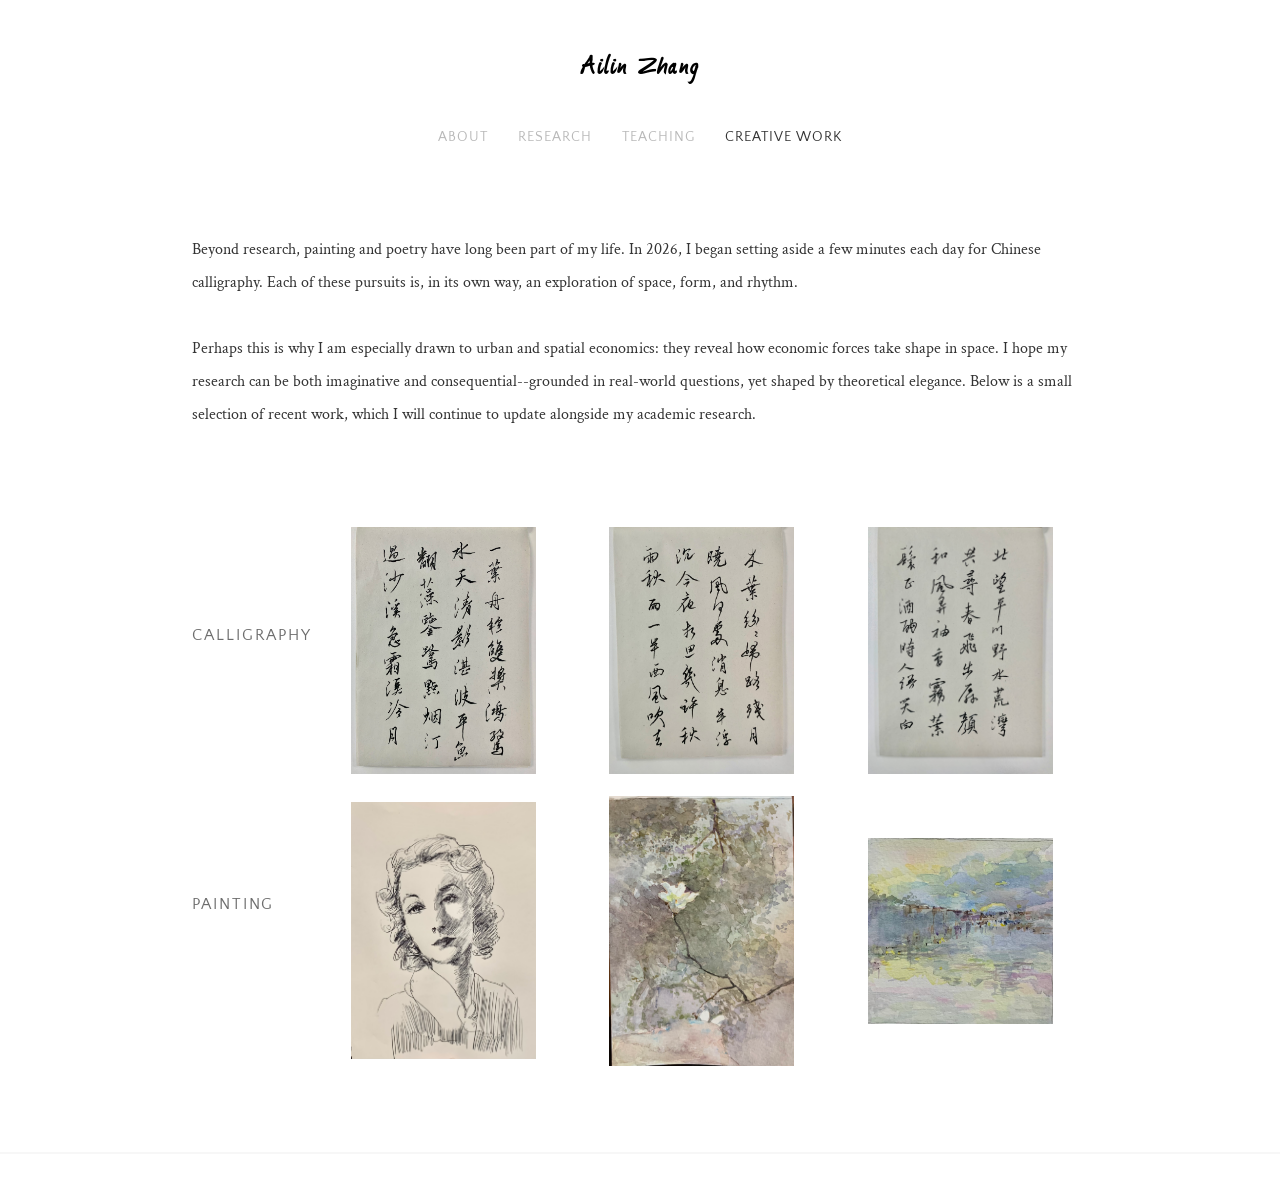
==== creative.html @ bfe96fad "update" ====
<!DOCTYPE html>
<html lang="en">
  <head>
    <meta charset="utf-8" />
    <meta name="viewport" content="width=device-width, initial-scale=1.0" />
    <title>Creative Work - Ailin Zhang</title>
    <meta property="og:site_name" content="Ailin Zhang" />
    <meta property="og:title" content="Creative Work" />
    <meta
      property="og:description"
      content="Painting, poetry, and Chinese calligraphy by Ailin Zhang."
    />
    <link id="wsite-base-style" rel="stylesheet" href="assets/css/sites.css" />
    <link rel="stylesheet" href="assets/css/fancybox.css" />
    <link rel="stylesheet" href="assets/css/social-icons.css" media="screen,projection" />
    <link rel="stylesheet" href="assets/css/main_style.css" title="wsite-theme-css" />
    <link rel="stylesheet" href="assets/css/quattrocento_sans.css" />
    <link rel="stylesheet" href="assets/css/quattrocento.css" />
    <link rel="stylesheet" href="assets/css/crimson_text.css" />
    <link rel="stylesheet" href="assets/css/open_sans.css" />
    <link rel="stylesheet" href="assets/css/journal.css" />
    <link rel="stylesheet" href="assets/css/yanone_kaffeesatz.css" />
    <link rel="stylesheet" href="assets/css/cardo.css" />
    <link rel="stylesheet" href="styles.css" />
    <style>
      .wsite-elements.wsite-not-footer:not(.wsite-header-elements) div.paragraph,
      .wsite-elements.wsite-not-footer:not(.wsite-header-elements) p,
      #wsite-content div.paragraph,
      #wsite-content p {
        font-family: "Crimson Text" !important;
      }

      .wsite-elements.wsite-not-footer:not(.wsite-header-elements) h2,
      #wsite-content h2 {
        color: #2a2a2a !important;
        font-family: "Open Sans" !important;
      }

      #wsite-title {
        font-family: "Journal" !important;
        letter-spacing: 3px !important;
        text-transform: none !important;
      }

      @media screen and (min-width: 767px) {
        .wsite-elements.wsite-not-footer:not(.wsite-header-elements) div.paragraph,
        .wsite-elements.wsite-not-footer:not(.wsite-header-elements) p,
        #wsite-content div.paragraph,
        #wsite-content p {
          font-size: 18px !important;
          line-height: 32px !important;
        }

        #wsite-title {
          font-size: 30px !important;
        }
      }
    </style>
  </head>
  <body class="no-header-page wsite-page-creative wsite-theme-light">
    <div class="wrapper">
      <div class="cento-header">
        <div class="container">
          <div class="logo">
            <span class="wsite-logo">
              <a href="index.html">
                <span id="wsite-title">Ailin Zhang</span>
              </a>
            </span>
          </div>
          <a class="hamburger" aria-label="Menu" href="#">
            <span></span>
          </a>
        </div>
        <div class="nav-wrap">
          <div class="container">
            <div class="nav desktop-nav">
              <ul class="wsite-menu-default">
                <li class="wsite-menu-item-wrap">
                  <a href="index.html" class="wsite-menu-item">About</a>
                </li>
                <li class="wsite-menu-item-wrap">
                  <a href="research.html" class="wsite-menu-item">Research</a>
                </li>
                <li class="wsite-menu-item-wrap">
                  <a href="teaching.html" class="wsite-menu-item">Teaching</a>
                </li>
                <li id="active" class="wsite-menu-item-wrap">
                  <a href="creative.html" class="wsite-menu-item" aria-current="page">Creative Work</a>
                </li>
              </ul>
            </div>
          </div>
        </div>
      </div>

      <div class="content-wrap">
        <div id="wsite-content" class="wsite-elements wsite-not-footer">
          <div class="wsite-section-wrap">
            <div class="wsite-section wsite-body-section wsite-background-1" style="height: auto">
              <div class="wsite-section-content">
                <div class="container">
                  <div class="wsite-section-elements">
                    <div class="creative-section creative-page">
                      <div class="creative-copy paragraph">
                        <font size="3">
                          Beyond research, painting and poetry have long been part of my life. In 2026, I began setting aside a few minutes each day for Chinese calligraphy. Each of these pursuits is, in its own way, an exploration of space, form, and rhythm.<br /><br />
                          Perhaps this is why I am especially drawn to urban and spatial economics: they reveal how economic forces take shape in space. I hope my research can be both imaginative and consequential--grounded in real-world questions, yet shaped by theoretical elegance. Below is a small selection of recent work, which I will continue to update alongside my academic research.
                        </font>
                      </div>

                      <div class="paragraph creative-spacer">
                        <br /><br />
                      </div>

                      <div class="creative-row">
                        <div class="creative-label">Calligraphy</div>
                        <div class="creative-gallery">
                          <figure class="creative-card">
                            <img src="assets/creative%20work/caligraphy/IMG_6338.jpg" alt="Chinese calligraphy piece 2" />
                          </figure>
                          <figure class="creative-card">
                            <img src="assets/creative%20work/caligraphy/IMG_6339.jpg" alt="Chinese calligraphy piece 3" />
                          </figure>
                          <figure class="creative-card">
                            <img src="assets/creative%20work/caligraphy/IMG_6334.jpg" alt="Chinese calligraphy piece 1" />
                          </figure>
                        </div>
                      </div>

                      <div class="creative-row">
                        <div class="creative-label">Painting</div>
                        <div class="creative-gallery">
                          <figure class="creative-card">
                            <img src="assets/creative%20work/paintings/IMG_6246.jpg" alt="Painting 2" />
                          </figure>
                          <figure class="creative-card">
                            <img src="assets/creative%20work/paintings/IMG_1740.jpg" alt="Painting 1" />
                          </figure>
                          <figure class="creative-card">
                            <img src="assets/creative%20work/paintings/IMG_0635.jpg" alt="Painting 3" />
                          </figure>
                        </div>
                      </div>
                    </div>
                  </div>
                </div>
              </div>
            </div>
          </div>
        </div>
      </div>

      <div class="footer-wrap">
        <div class="container">
          <div class="footer"></div>
        </div>
      </div>
    </div>

    <div class="nav mobile-nav">
      <ul class="wsite-menu-default">
        <li class="wsite-menu-item-wrap">
          <a href="index.html" class="wsite-menu-item">About</a>
        </li>
        <li class="wsite-menu-item-wrap">
          <a href="research.html" class="wsite-menu-item">Research</a>
        </li>
        <li class="wsite-menu-item-wrap">
          <a href="teaching.html" class="wsite-menu-item">Teaching</a>
        </li>
        <li id="active" class="wsite-menu-item-wrap">
          <a href="creative.html" class="wsite-menu-item" aria-current="page">Creative Work</a>
        </li>
      </ul>
    </div>

    <script src="site.js"></script>
  </body>
</html>
---- assets/css/sites.css ----
@keyframes spin{0%{transform:rotate(0deg)}100%{transform:rotate(360deg)}}/*! Reflex v1.5.0 - https://github.com/leejordan/reflex */.grid{display:inline-block;display:-ms-flexbox;display:flex;*display:inline;zoom:1;-ms-flex-wrap:wrap;flex-wrap:wrap;padding:0;margin:0;position:relative;width:100%;max-width:100%;letter-spacing:-0.31em !important;*letter-spacing:normal !important;word-spacing:-0.43em !important;list-style-type:none}.grid:before,.grid:after{letter-spacing:normal;word-spacing:normal;white-space:normal;max-width:100%}.grid *:before,.grid *:after{letter-spacing:normal;word-spacing:normal;white-space:normal}.grid .grid{-ms-flex:1 1 auto;flex:1 1 auto}.grid *{box-sizing:border-box}.grid *:before,.grid *:after{box-sizing:border-box}[class*="grid__col-"]{display:inline-block;display:-ms-flexbox;display:flex;*display:inline;zoom:1;-ms-flex-direction:column;flex-direction:column;letter-spacing:normal;word-spacing:normal;white-space:normal;position:relative;width:100%;vertical-align:top;padding:10px}.grid__cell{position:relative;display:block;-ms-flex:1 1 auto;flex:1 1 auto}:-ms-fullscreen .grid__cell,:root .grid__cell{width:100%}.grid__col-12{width:100%;*width:99.9%}.grid__col-11{width:91.66667%;*width:91.56667%}.grid__col-10{width:83.33333%;*width:83.23333%}.grid__col-9{width:75%;*width:74.9%}.grid__col-8{width:66.66667%;*width:66.56667%}.grid__col-7{width:58.33333%;*width:58.23333%}.grid__col-6{width:50%;*width:49.9%}.grid__col-5{width:41.66667%;*width:41.56667%}.grid__col-4{width:33.33333%;*width:33.23333%}.grid__col-3{width:25%;*width:24.9%}.grid__col-2{width:16.66667%;*width:16.56667%}.grid__col-1{width:8.33333%;*width:8.23333%}@media (min-width: 480px){.grid__col-xs-12{width:100%;*width:99.9%}.grid__col-xs-11{width:91.66667%;*width:91.56667%}.grid__col-xs-10{width:83.33333%;*width:83.23333%}.grid__col-xs-9{width:75%;*width:74.9%}.grid__col-xs-8{width:66.66667%;*width:66.56667%}.grid__col-xs-7{width:58.33333%;*width:58.23333%}.grid__col-xs-6{width:50%;*width:49.9%}.grid__col-xs-5{width:41.66667%;*width:41.56667%}.grid__col-xs-4{width:33.33333%;*width:33.23333%}.grid__col-xs-3{width:25%;*width:24.9%}.grid__col-xs-2{width:16.66667%;*width:16.56667%}.grid__col-xs-1{width:8.33333%;*width:8.23333%}}@media (min-width: 40em){.grid__col-sm-12{width:100%;*width:99.9%}.grid__col-sm-11{width:91.66667%;*width:91.56667%}.grid__col-sm-10{width:83.33333%;*width:83.23333%}.grid__col-sm-9{width:75%;*width:74.9%}.grid__col-sm-8{width:66.66667%;*width:66.56667%}.grid__col-sm-7{width:58.33333%;*width:58.23333%}.grid__col-sm-6{width:50%;*width:49.9%}.grid__col-sm-5{width:41.66667%;*width:41.56667%}.grid__col-sm-4{width:33.33333%;*width:33.23333%}.grid__col-sm-3{width:25%;*width:24.9%}.grid__col-sm-2{width:16.66667%;*width:16.56667%}.grid__col-sm-1{width:8.33333%;*width:8.23333%}}@media (min-width: 64em){.grid__col-md-12{width:100%;*width:99.9%}.grid__col-md-11{width:91.66667%;*width:91.56667%}.grid__col-md-10{width:83.33333%;*width:83.23333%}.grid__col-md-9{width:75%;*width:74.9%}.grid__col-md-8{width:66.66667%;*width:66.56667%}.grid__col-md-7{width:58.33333%;*width:58.23333%}.grid__col-md-6{width:50%;*width:49.9%}.grid__col-md-5{width:41.66667%;*width:41.56667%}.grid__col-md-4{width:33.33333%;*width:33.23333%}.grid__col-md-3{width:25%;*width:24.9%}.grid__col-md-2{width:16.66667%;*width:16.56667%}.grid__col-md-1{width:8.33333%;*width:8.23333%}}@media (min-width: 90em){.grid__col-lg-12{width:100%;*width:99.9%}.grid__col-lg-11{width:91.66667%;*width:91.56667%}.grid__col-lg-10{width:83.33333%;*width:83.23333%}.grid__col-lg-9{width:75%;*width:74.9%}.grid__col-lg-8{width:66.66667%;*width:66.56667%}.grid__col-lg-7{width:58.33333%;*width:58.23333%}.grid__col-lg-6{width:50%;*width:49.9%}.grid__col-lg-5{width:41.66667%;*width:41.56667%}.grid__col-lg-4{width:33.33333%;*width:33.23333%}.grid__col-lg-3{width:25%;*width:24.9%}.grid__col-lg-2{width:16.66667%;*width:16.56667%}.grid__col-lg-1{width:8.33333%;*width:8.23333%}}@media (min-width: 120em){.grid__col-xlg-12{width:100%;*width:99.9%}.grid__col-xlg-11{width:91.66667%;*width:91.56667%}.grid__col-xlg-10{width:83.33333%;*width:83.23333%}.grid__col-xlg-9{width:75%;*width:74.9%}.grid__col-xlg-8{width:66.66667%;*width:66.56667%}.grid__col-xlg-7{width:58.33333%;*width:58.23333%}.grid__col-xlg-6{width:50%;*width:49.9%}.grid__col-xlg-5{width:41.66667%;*width:41.56667%}.grid__col-xlg-4{width:33.33333%;*width:33.23333%}.grid__col-xlg-3{width:25%;*width:24.9%}.grid__col-xlg-2{width:16.66667%;*width:16.56667%}.grid__col-xlg-1{width:8.33333%;*width:8.23333%}}.grid__col-auto{-ms-flex:1 0 auto;flex:1 0 0px;width:auto !important;max-width:100%}@media (min-width: 480px){.grid__col-xs-auto{-ms-flex:1 0 auto;flex:1 0 0px;width:auto !important;max-width:100%}}@media (min-width: 40em){.grid__col-sm-auto{-ms-flex:1 0 auto;flex:1 0 0px;width:auto !important;max-width:100%}}@media (min-width: 64em){.grid__col-md-auto{-ms-flex:1 0 auto;flex:1 0 0px;width:auto !important;max-width:100%}}@media (min-width: 90em){.grid__col-lg-auto{-ms-flex:1 0 auto;flex:1 0 0px;width:auto !important;max-width:100%}}@media (min-width: 120em){.grid__col-xlg-auto{-ms-flex:1 0 auto;flex:1 0 0px;width:auto !important;max-width:100%}}.grid--order-12{-ms-flex-order:12;order:12}.grid--order-11{-ms-flex-order:11;order:11}.grid--order-10{-ms-flex-order:10;order:10}.grid--order-9{-ms-flex-order:9;order:9}.grid--order-8{-ms-flex-order:8;order:8}.grid--order-7{-ms-flex-order:7;order:7}.grid--order-6{-ms-flex-order:6;order:6}.grid--order-5{-ms-flex-order:5;order:5}.grid--order-4{-ms-flex-order:4;order:4}.grid--order-3{-ms-flex-order:3;order:3}.grid--order-2{-ms-flex-order:2;order:2}.grid--order-1{-ms-flex-order:1;order:1}.grid--order-0{-ms-flex-order:0;order:0}@media only screen and (min-width: 480px){.grid--order-12-xs{-ms-flex-order:12;order:12}.grid--order-11-xs{-ms-flex-order:11;order:11}.grid--order-10-xs{-ms-flex-order:10;order:10}.grid--order-9-xs{-ms-flex-order:9;order:9}.grid--order-8-xs{-ms-flex-order:8;order:8}.grid--order-7-xs{-ms-flex-order:7;order:7}.grid--order-6-xs{-ms-flex-order:6;order:6}.grid--order-5-xs{-ms-flex-order:5;order:5}.grid--order-4-xs{-ms-flex-order:4;order:4}.grid--order-3-xs{-ms-flex-order:3;order:3}.grid--order-2-xs{-ms-flex-order:2;order:2}.grid--order-1-xs{-ms-flex-order:1;order:1}.grid--order-0-xs{-ms-flex-order:0;order:0}}@media only screen and (min-width: 40em){.grid--order-12-sm{-ms-flex-order:12;order:12}.grid--order-11-sm{-ms-flex-order:11;order:11}.grid--order-10-sm{-ms-flex-order:10;order:10}.grid--order-9-sm{-ms-flex-order:9;order:9}.grid--order-8-sm{-ms-flex-order:8;order:8}.grid--order-7-sm{-ms-flex-order:7;order:7}.grid--order-6-sm{-ms-flex-order:6;order:6}.grid--order-5-sm{-ms-flex-order:5;order:5}.grid--order-4-sm{-ms-flex-order:4;order:4}.grid--order-3-sm{-ms-flex-order:3;order:3}.grid--order-2-sm{-ms-flex-order:2;order:2}.grid--order-1-sm{-ms-flex-order:1;order:1}.grid--order-0-sm{-ms-flex-order:0;order:0}}@media only screen and (min-width: 64em){.grid--order-12-md{-ms-flex-order:12;order:12}.grid--order-11-md{-ms-flex-order:11;order:11}.grid--order-10-md{-ms-flex-order:10;order:10}.grid--order-9-md{-ms-flex-order:9;order:9}.grid--order-8-md{-ms-flex-order:8;order:8}.grid--order-7-md{-ms-flex-order:7;order:7}.grid--order-6-md{-ms-flex-order:6;order:6}.grid--order-5-md{-ms-flex-order:5;order:5}.grid--order-4-md{-ms-flex-order:4;order:4}.grid--order-3-md{-ms-flex-order:3;order:3}.grid--order-2-md{-ms-flex-order:2;order:2}.grid--order-1-md{-ms-flex-order:1;order:1}.grid--order-0-md{-ms-flex-order:0;order:0}}@media only screen and (min-width: 90em){.grid--order-12-lg{-ms-flex-order:12;order:12}.grid--order-11-lg{-ms-flex-order:11;order:11}.grid--order-10-lg{-ms-flex-order:10;order:10}.grid--order-9-lg{-ms-flex-order:9;order:9}.grid--order-8-lg{-ms-flex-order:8;order:8}.grid--order-7-lg{-ms-flex-order:7;order:7}.grid--order-6-lg{-ms-flex-order:6;order:6}.grid--order-5-lg{-ms-flex-order:5;order:5}.grid--order-4-lg{-ms-flex-order:4;order:4}.grid--order-3-lg{-ms-flex-order:3;order:3}.grid--order-2-lg{-ms-flex-order:2;order:2}.grid--order-1-lg{-ms-flex-order:1;order:1}.grid--order-0-lg{-ms-flex-order:0;order:0}}@media only screen and (min-width: 120em){.grid--order-12-xlg{-ms-flex-order:12;order:12}.grid--order-11-xlg{-ms-flex-order:11;order:11}.grid--order-10-xlg{-ms-flex-order:10;order:10}.grid--order-9-xlg{-ms-flex-order:9;order:9}.grid--order-8-xlg{-ms-flex-order:8;order:8}.grid--order-7-xlg{-ms-flex-order:7;order:7}.grid--order-6-xlg{-ms-flex-order:6;order:6}.grid--order-5-xlg{-ms-flex-order:5;order:5}.grid--order-4-xlg{-ms-flex-order:4;order:4}.grid--order-3-xlg{-ms-flex-order:3;order:3}.grid--order-2-xlg{-ms-flex-order:2;order:2}.grid--order-1-xlg{-ms-flex-order:1;order:1}.grid--order-0-xlg{-ms-flex-order:0;order:0}}.grid--bleed [class*="grid__col-"]{padding:0}.grid--wrap{-ms-flex-wrap:wrap;flex-wrap:wrap}.grid--no-wrap{-ms-flex-wrap:nowrap;flex-wrap:nowrap}.grid--wrap-reverse{-ms-flex-wrap:wrap-reverse;flex-wrap:wrap-reverse}.grid--direction-row{-ms-flex-direction:row;flex-direction:row}.grid--direction-row-reverse{-ms-flex-direction:row-reverse;flex-direction:row-reverse}.grid--direction-column{-ms-flex-direction:column;flex-direction:column}.grid--direction-column-reverse{-ms-flex-direction:column-reverse;flex-direction:column-reverse}.grid--align-start{-ms-flex-align:start;align-items:flex-start}.grid--align-end{-ms-flex-align:end;align-items:flex-end}.grid--align-end [class*="grid__col-"]{vertical-align:bottom}.grid--align-center{-ms-flex-align:center;align-items:center}.grid--align-center [class*="grid__col-"]{vertical-align:middle}.grid--align-baseline{-ms-flex-align:baseline;align-items:baseline}.grid--align-baseline [class*="grid__col-"]{vertical-align:baseline}.grid--align-content-start{-ms-flex-line-pack:start;align-content:flex-start}.grid--align-content-end{-ms-flex-line-pack:end;align-content:flex-end}.grid--align-content-end [class*="grid__col-"]{vertical-align:bottom}.grid--align-content-center{-ms-flex-line-pack:center;align-content:center}.grid--align-content-space-between{-ms-flex-line-pack:space-between;align-content:space-between}.grid--align-content-space-around{-ms-flex-line-pack:space-around;align-content:space-around}.grid--align-self-stretch{-ms-flex-item-align:stretch;-ms-grid-row-align:stretch;align-self:stretch}.grid--align-self-start{-ms-flex-item-align:start;align-self:flex-start}.grid--align-self-end{-ms-flex-item-align:end;align-self:flex-end;vertical-align:bottom}.grid--align-self-center{-ms-flex-item-align:center;-ms-grid-row-align:center;align-self:center;vertical-align:middle}.grid--align-self-baseline{-ms-flex-item-align:baseline;align-self:baseline;vertical-align:baseline}.grid--justify-start{text-align:left;-ms-flex-pack:start;justify-content:flex-start}.grid--justify-end{text-align:right;text-align-last:right;-ms-flex-pack:end;justify-content:flex-end}.grid--justify-end .grid__cell,.grid--justify-end [class*="grid__col-"]{text-align:left;text-align:start;text-align:initial;text-align-last:left;text-align-last:start;text-align-last:initial}.grid--justify-center{text-align:center;text-align-last:center;-ms-flex-pack:center;justify-content:center}.grid--justify-center .grid__cell,.grid--justify-center [class*="grid__col-"]{text-align:left;text-align:start;text-align:initial;text-align-last:left;text-align-last:start;text-align-last:initial}.grid--justify-space-between{text-align:justify;text-align-last:justify;-ms-flex-pack:justify;justify-content:space-between}.grid--justify-space-between .grid__cell,.grid--justify-space-between [class*="grid__col-"]{text-align:left;text-align:start;text-align:initial;text-align-last:left;text-align-last:start;text-align-last:initial}.grid--justify-space-around{text-align:justify;text-align-last:justify;-ms-flex-pack:justify;justify-content:space-around}.grid--justify-space-around .grid__cell,.grid--justify-space-around [class*="grid__col-"]{text-align:left;text-align:start;text-align:initial;text-align-last:left;text-align-last:start;text-align-last:initial}.grid__col--bleed{padding:0}.grid__col--bleed-x{padding:1em 0}.grid__col--bleed-y{padding:0 1em}.grid__col--bg{background-repeat:no-repeat;background-position:center center;background-size:cover;padding-bottom:50%}.grid__cell--padding-sm{padding:.5em}.grid__cell--padding-md{padding:1em}.grid__cell--padding-lg{padding:2em}.grid__cell-img{display:block;display:-ms-flexbox;display:flex;-ms-flex:0 0 auto;flex:0 0 auto;margin-left:0;margin-right:0;max-width:100%;width:100%;height:auto}.grid__cell-footer{display:inline-block;display:-ms-flexbox;display:flex;*display:inline;zoom:1;width:100%;margin-top:auto}@media (max-width: 479px){.hidden-xxs{display:none !important}}@media (min-width: 480px) and (max-width: 39em){.hidden-xs{display:none !important}}@media (min-width: 40em) and (max-width: 63em){.hidden-sm{display:none !important}}@media (min-width: 64em) and (max-width: 89em){.hidden-md{display:none !important}}@media (min-width: 90em){.hidden-lg{display:none !important}}@font-face{font-family:'ProximaNova';src:url('../fonts/026-267447_4_0.eot');src:url('../fonts/027-267447_4_0.eot') format("embedded-opentype"),url('../fonts/028-267447_4_0.woff') format("woff"),url('../fonts/029-267447_4_0.ttf') format("truetype")}@font-face{font-family:'ProximaNova';font-weight:bold;src:url('../fonts/030-267447_5_0.eot');src:url('../fonts/031-267447_5_0.eot') format("embedded-opentype"),url('../fonts/032-267447_5_0.woff') format("woff"),url('../fonts/033-267447_5_0.ttf') format("truetype")}@font-face{font-family:'ProximaNova-Semibold';src:url('../fonts/030-267447_5_0.eot');src:url('../fonts/031-267447_5_0.eot') format("embedded-opentype"),url('../fonts/032-267447_5_0.woff') format("woff"),url('../fonts/033-267447_5_0.ttf') format("truetype")}.video-js-holder{height:100% !important;width:100% !important;position:absolute;top:0px;left:0px;background-color:transparent}.video-js-holder video{position:absolute;width:100% !important;height:100% !important;background-color:transparent}.video-js{color:#cccccc}.video-js .vjs-slider{outline:0;position:relative;cursor:pointer;padding:0;background-image:url('../fonts/034-white-bar.png')}@media only screen and (min--moz-device-pixel-ratio: 2), only screen and (min-device-pixel-ratio: 2), only screen and (min-resolution: 192dpi), only screen and (min-resolution: 2dppx){.video-js .vjs-slider{background-image:url('../fonts/035-white-bar.png');background-size:1px 6px}}.video-js .vjs-slider:focus{box-shadow:0 0 2em #ffffff}.video-js .vjs-slider-handle{position:absolute;left:0px;top:-2px;background:white;border-radius:12px;transition:width 200ms,height 200ms,top 100ms;width:8px;height:8px}.video-js .vjs-progress-control:hover .vjs-slider-handle,.video-js .vjs-volume-control:hover .vjs-slider-handle{width:12px;height:12px;top:-4px}.video-js .vjs-control-bar{display:none;position:absolute;bottom:0;left:0;right:0;padding-top:20px;height:20px;box-sizing:content-box;background-image:url('../fonts/036-gradient.png')}@media only screen and (min--moz-device-pixel-ratio: 2), only screen and (min-device-pixel-ratio: 2), only screen and (min-resolution: 192dpi), only screen and (min-resolution: 2dppx){.video-js .vjs-control-bar{background-image:url('../fonts/037-gradient.png');background-size:1px 55px}}.video-js.vjs-has-started .vjs-control-bar{transition:opacity 100ms,visibility 100ms}.video-js.vjs-has-started:hover .vjs-control-bar{opacity:1}.video-js .vjs-control-bar{opacity:1}.video-js.vjs-has-started.vjs-user-inactive.vjs-playing .vjs-control-bar{display:block;visibility:hidden;opacity:0;transition:opacity 100ms}.video-js.vjs-controls-disabled .vjs-control-bar{display:none}.video-js.vjs-using-native-controls .vjs-control-bar{display:none}@media \0screen{.video-js.vjs-user-inactive.vjs-playing .vjs-control-bar :before{content:""}}.video-js .vjs-control{outline:none;position:relative;float:left;text-align:center;margin:0;padding:0;height:3.0em;width:4em}.video-js .vjs-control:before{font-size:1.5em;line-height:2;position:absolute;top:0;left:0;width:100%;height:100%;text-align:center;text-shadow:1px 1px 1px rgba(0,0,0,0.5)}.video-js .vjs-control:focus:before,.video-js .vjs-control:hover:before{text-shadow:0em 0em 1em #ffffff}.video-js .vjs-control-text{border:0;clip:rect(0 0 0 0);height:1px;margin:-1px;overflow:hidden;padding:0;position:absolute;width:1px}.video-js .vjs-play-control{width:10px;height:16px;margin-left:15px;margin-top:-5px;cursor:pointer;background-image:url('../fonts/038-videojs-sacae758aa2.png');background-position:0 -195px}@media only screen and (min--moz-device-pixel-ratio: 2), only screen and (min-device-pixel-ratio: 2), only screen and (min-resolution: 192dpi), only screen and (min-resolution: 2dppx){.video-js .vjs-play-control{background-image:url('../fonts/039-@2x-s2aff7e7d9a.png');background-position:0 -385px;background-size:150px auto;background-position:0 -193px}}.video-js.vjs-playing .vjs-play-control{background-image:url('../fonts/038-videojs-sacae758aa2.png');background-position:0 -179px}@media only screen and (min--moz-device-pixel-ratio: 2), only screen and (min-device-pixel-ratio: 2), only screen and (min-resolution: 192dpi), only screen and (min-resolution: 2dppx){.video-js.vjs-playing .vjs-play-control{background-image:url('../fonts/039-@2x-s2aff7e7d9a.png');background-position:0 -353px;background-size:150px auto;background-position:0 -177px}}.video-js .vjs-mute-control,.video-js .vjs-volume-menu-button{width:19px;height:16px;margin-top:-5px;margin-right:10px;cursor:pointer;float:right;background-image:url('../fonts/040-volume-filled.png');background-repeat:no-repeat}@media only screen and (min--moz-device-pixel-ratio: 2), only screen and (min-device-pixel-ratio: 2), only screen and (min-resolution: 192dpi), only screen and (min-resolution: 2dppx){.video-js .vjs-mute-control,.video-js .vjs-volume-menu-button{background-image:url('../fonts/041-volume-filled.png');background-size:16px 16px}}.video-js .vjs-mute-control.vjs-vol-0,.video-js .vjs-volume-menu-button.vjs-vol-0{background-image:url('../fonts/042-volume-mute.png')}@media only screen and (min--moz-device-pixel-ratio: 2), only screen and (min-device-pixel-ratio: 2), only screen and (min-resolution: 192dpi), only screen and (min-resolution: 2dppx){.video-js .vjs-mute-control.vjs-vol-0,.video-js .vjs-volume-menu-button.vjs-vol-0{background-image:url('../fonts/043-volume-mute.png');background-size:19px 16px}}.video-js .vjs-volume-control{width:5em;margin-top:1px;margin-right:25px;float:right}.video-js .vjs-volume-bar{width:50px;height:2px}.video-js .vjs-volume-menu-button .vjs-menu-content{height:2.9em}.video-js .vjs-volume-level{position:absolute;top:0;left:0;height:0.5em;background-image:url('../fonts/044-blue-bar.png')}@media only screen and (min--moz-device-pixel-ratio: 2), only screen and (min-device-pixel-ratio: 2), only screen and (min-resolution: 192dpi), only screen and (min-resolution: 2dppx){.video-js .vjs-volume-level{background-image:url('../fonts/045-blue-bar.png');background-size:1px 6px}}.video-js .vjs-volume-handle:before{font-size:0.9em;top:-0.2em;left:-0.2em;width:1em;height:1em}.video-js .vjs-volume-control:hover .vjs-slider-handle{top:-4px}.video-js .vjs-volume-menu-button .vjs-menu .vjs-menu-content{width:6em;left:-4em}.video-js .vjs-download-video{width:18px;height:17px;margin-right:12px;margin-top:-5px;background-image:url('../fonts/038-videojs-sacae758aa2.png');background-position:0 -6px;float:right}@media only screen and (min--moz-device-pixel-ratio: 2), only screen and (min-device-pixel-ratio: 2), only screen and (min-resolution: 192dpi), only screen and (min-resolution: 2dppx){.video-js .vjs-download-video{background-image:url('../fonts/039-@2x-s2aff7e7d9a.png');background-position:0 -8px;background-size:150px auto;background-position:0 -4px}}.video-js .vjs-progress-control{position:absolute;left:35px;right:178px;width:auto;font-size:0.3em;height:6px;top:23px}.video-js .vjs-progress-holder{height:6px}.video-js .vjs-progress-holder .vjs-play-progress,.video-js .vjs-progress-holder .vjs-load-progress{position:absolute;display:block;height:100%;margin:0;padding:0;left:0;top:0}.video-js .vjs-play-progress{background-image:url('../fonts/044-blue-bar.png')}@media only screen and (min--moz-device-pixel-ratio: 2), only screen and (min-device-pixel-ratio: 2), only screen and (min-resolution: 192dpi), only screen and (min-resolution: 2dppx){.video-js .vjs-play-progress{background-image:url('../fonts/045-blue-bar.png');background-size:1px 6px}}.video-js .vjs-load-progress{background-image:url('../fonts/034-white-bar.png')}@media only screen and (min--moz-device-pixel-ratio: 2), only screen and (min-device-pixel-ratio: 2), only screen and (min-resolution: 192dpi), only screen and (min-resolution: 2dppx){.video-js .vjs-load-progress{background-image:url('../fonts/035-white-bar.png');background-size:1px 6px}}.video-js .vjs-seek-handle{top:-2px}.video-js .vjs-seek-handle:before{padding-top:0.1em}.video-js .vjs-time-controls,.video-js .vjs-time-divider{display:none}.video-js .vjs-time-controls{font-size:1em;line-height:3em}.video-js .vjs-current-time{float:left}.video-js .vjs-duration{float:left}.video-js .vjs-remaining-time{display:none;float:left}.vjs-time-divider{float:left;line-height:3em}.vjs-current-time-holder{width:58px;height:28px;background-image:url('../fonts/038-videojs-sacae758aa2.png');background-position:0 -431px;margin-top:-31px;margin-left:-21px;visibility:hidden;opacity:0;transition:opacity 200ms,visibility 200ms}@media only screen and (min--moz-device-pixel-ratio: 2), only screen and (min-device-pixel-ratio: 2), only screen and (min-resolution: 192dpi), only screen and (min-resolution: 2dppx){.vjs-current-time-holder{background-image:url('../fonts/039-@2x-s2aff7e7d9a.png');background-position:0 -857px;background-size:150px auto;background-position:0 -429px}}.vjs-seek-handle:hover .vjs-current-time-holder{visibility:visible;opacity:1}.vjs-current-time-value{text-align:center;color:white;font-size:13px;padding-top:5px}.video-js .vjs-fullscreen-control{width:16px;height:16px;margin-top:-5px;margin-right:15px;cursor:pointer;float:right;background-image:url('../fonts/046-maximize-icon.png')}@media only screen and (min--moz-device-pixel-ratio: 2), only screen and (min-device-pixel-ratio: 2), only screen and (min-resolution: 192dpi), only screen and (min-resolution: 2dppx){.video-js .vjs-fullscreen-control{background-image:url('../fonts/047-maximize-icon.png');background-size:16px 16px}}.video-js.vjs-fullscreen video{background-color:black}.video-js.vjs-fullscreen .vjs-fullscreen-control{height:15px;background-image:url('../fonts/048-minimize-icon.png')}@media only screen and (min--moz-device-pixel-ratio: 2), only screen and (min-device-pixel-ratio: 2), only screen and (min-resolution: 192dpi), only screen and (min-resolution: 2dppx){.video-js.vjs-fullscreen .vjs-fullscreen-control{background-image:url('../fonts/049-minimize-icon.png');background-size:16px 15px}}.video-js .vjs-big-play-button{position:absolute;top:0px;left:0px;width:100%;height:100%;cursor:pointer;background-repeat:no-repeat;background-position:center;opacity:.7;background-image:url('../fonts/050-play-icon.png')}@media only screen and (min--moz-device-pixel-ratio: 2), only screen and (min-device-pixel-ratio: 2), only screen and (min-resolution: 192dpi), only screen and (min-resolution: 2dppx){.video-js .vjs-big-play-button{background-image:url('../fonts/051-play-icon.png');background-size:70px 70px}}.video-js .vjs-big-play-button.video-error{background-color:#2e3235;background-image:url('../fonts/052-sad-face.png')}@media only screen and (min--moz-device-pixel-ratio: 2), only screen and (min-device-pixel-ratio: 2), only screen and (min-resolution: 192dpi), only screen and (min-resolution: 2dppx){.video-js .vjs-big-play-button.video-error{background-image:url('../fonts/053-sad-face.png');background-size:150px 150px}}.video-js .vjs-big-play-button:hover{opacity:1}.video-js.vjs-controls-disabled .vjs-big-play-button{display:none}.video-js.vjs-has-started .vjs-big-play-button{display:none}.video-js.vjs-using-native-controls .vjs-big-play-button{display:none}.vjs-loading-spinner{display:none;position:absolute;top:0px;left:0px;width:100%;height:100%;background-repeat:no-repeat;background-position:center;opacity:.7;background-image:url('../fonts/054-loading-icon.png');animation-name:spin;animation-duration:2s;animation-iteration-count:infinite;animation-timing-function:linear}@media only screen and (min--moz-device-pixel-ratio: 2), only screen and (min-device-pixel-ratio: 2), only screen and (min-resolution: 192dpi), only screen and (min-resolution: 2dppx){.vjs-loading-spinner{background-image:url('../fonts/055-loading-icon.png');background-size:70px 70px}}@keyframes spin{0%{transform:rotate(0deg)}100%{transform:rotate(359deg)}}.video-js .vjs-menu-button{float:right;cursor:pointer}.video-js .vjs-menu{display:none;position:absolute;bottom:0;left:0em;width:0em;height:0em;margin-bottom:3em;border-left:2em solid transparent;border-right:2em solid transparent;border-top:1.55em solid #000000;border-top-color:rgba(7,40,50,0.5)}.video-js .vjs-menu-button .vjs-menu .vjs-menu-content{display:block;padding:0;margin:0;position:absolute;width:10em;bottom:1.5em;max-height:15em;overflow:auto;left:-5em;background-color:#07141e;background-color:rgba(7,20,30,0.7);box-shadow:-0.2em -0.2em 0.3em rgba(255,255,255,0.2)}.video-js .vjs-menu-button:hover .vjs-menu{display:block}.video-js .vjs-menu-button ul li{list-style:none;margin:0;padding:0.3em 0 0.3em 0;line-height:1.4em;font-size:1.2em;text-align:center;text-transform:lowercase}.video-js .vjs-menu-button ul li.vjs-selected{background-color:#000}.video-js .vjs-menu-button ul li:focus,.video-js .vjs-menu-button ul li:hover,.video-js .vjs-menu-button ul li.vjs-selected:focus,.video-js .vjs-menu-button ul li.vjs-selected:hover{outline:0;color:#111;background-color:#ffffff;background-color:rgba(255,255,255,0.75);box-shadow:0 0 1em #ffffff}.video-js .vjs-menu-button ul li.vjs-menu-title{text-align:center;text-transform:uppercase;font-size:1em;line-height:2em;padding:0;margin:0 0 0.3em 0;font-weight:bold;cursor:default}.video-js .vjs-subtitles-button:before{content:"\e00c"}.video-js .vjs-captions-button:before{content:"\e008"}.video-js .vjs-captions-button:focus .vjs-control-content:before,.video-js .vjs-captions-button:hover .vjs-control-content:before{box-shadow:0 0 1em #ffffff}.video-js{width:100% !important;height:100% !important;position:relative;padding:0;font-size:10px;vertical-align:middle;font-weight:normal;font-style:normal;font-family:'Open Sans', sans-serif;-webkit-user-select:none;-ms-user-select:none;user-select:none}.video-js .vjs-tech{position:absolute;top:0;left:0;width:100%;height:100%}.video-js:-moz-full-screen{position:absolute}body.vjs-full-window{padding:0;margin:0;height:100%;overflow-y:auto}.video-js.vjs-fullscreen{position:fixed;overflow:hidden;z-index:1000;left:0;top:0;bottom:0;right:0;width:100% !important;height:100% !important;_position:absolute}.video-js:-webkit-full-screen{width:100% !important;height:100% !important}.video-js.vjs-fullscreen.vjs-user-inactive{cursor:none}.vjs-poster{background-repeat:no-repeat;background-position:50% 50%;background-size:contain;cursor:pointer;height:100%;margin:0;padding:0;position:relative;width:100%;text-align:center}.vjs-poster img{max-width:100%;max-height:100%;display:none}.video-js.vjs-using-native-controls .vjs-poster{display:none}.video-js .vjs-text-track-display{text-align:center;position:absolute;bottom:4em;left:1em;right:1em}.video-js .vjs-text-track{display:none;font-size:1.4em;text-align:center;margin-bottom:0.1em;background-color:#000000;background-color:rgba(0,0,0,0.5)}.video-js .vjs-subtitles{color:#fff}.video-js .vjs-captions{color:#fc6}.vjs-tt-cue{display:block}.video-js .vjs-hidden{display:none}.vjs-lock-showing{display:block !important;opacity:1;visibility:visible}img{-ms-interpolation-mode:bicubic}.wsite-placeholder{color:#a9a9a9}::-webkit-input-placeholder{color:#a9a9a9}:-ms-input-laceholder{color:#a9a9a9}::-moz-placeholder{color:#a9a9a9}:-moz-placeholder{color:#a9a9a9}.wsite-button{display:inline-block;padding:0 15px 0 0;background:url('../fonts/056-small_grey.png') no-repeat 100% -100px;text-decoration:none !important;font-weight:normal !important;font-size:14px !important;color:#222 !important;cursor:pointer}.wsite-button-inner{float:left;background:url('../fonts/056-small_grey.png') no-repeat 0 -1px;padding:0 5px 0 20px;height:32px;line-height:32px;white-space:nowrap}.wsite-button:hover{background-position:100% -133px}.wsite-button:hover .wsite-button-inner{background-position:0 -34px}.wsite-button:active{background-position:100% -166px}.wsite-button:active .wsite-button-inner{background-position:0 -67px}.wsite-button-highlight,.wsite-button-highlight .wsite-button-inner{background-image:url('../fonts/057-small_blue.png')}.wsite-button-highlight{color:#fff !important}.wsite-button-large{font-size:18px !important;background:url('../fonts/058-large_grey.png') no-repeat 100% -130px}.wsite-button-large .wsite-button-inner{height:42px;line-height:42px;padding:0 10px 0 25px;background:url('../fonts/058-large_grey.png') no-repeat 0 -1px}.wsite-button-large:hover{background-position:100% -173px}.wsite-button-large:hover .wsite-button-inner{background-position:0 -44px}.wsite-button-large:active{background-position:100% -216px}.wsite-button-large:active .wsite-button-inner{background-position:0 -87px}.wsite-button-large.wsite-button-highlight,.wsite-button-large.wsite-button-highlight .wsite-button-inner{background-image:url('../fonts/059-large_blue.png')}button.wsite-button::-moz-focus-inner{border:0;padding:0}.wsite-search{position:relative;display:inline-block;white-space:nowrap}.wsite-search-input{display:inline-block;vertical-align:top;height:16px;border-right-width:0}.wsite-search-input:focus{outline:none}.wsite-search-button{display:inline-block;vertical-align:top;width:34px;height:26px;background:url('../fonts/060-search-light.png') no-repeat;cursor:pointer}.wsite-search-element-align-center .wsite-search-element{margin:auto}.wsite-search-element-align-right{overflow:hidden}.wsite-search-element-align-right .wsite-search-element{float:right}.wsite-search-element{position:relative;width:100%;max-width:300px;*overflow:hidden}.wsite-search-element-input{width:100%;box-sizing:border-box;padding:5px;font-size:15px}.wsite-search-element-submit{background:url('../fonts/060-search-light.png') left;width:13px;height:13px;position:absolute;top:50%;margin-top:-7px;right:8px;cursor:pointer}.wsite-search-element-submit:hover{background-position:center}.wsite-search-element-submit:active{background-position:right}.wsite-social{position:relative;display:inline-block;white-space:nowrap}.wsite-social-item.hidden{display:none}.wsite-social-item{display:inline-block;vertical-align:top;margin:0 1px;width:24px;height:24px;background:url('../fonts/061-social_icons.png') no-repeat}.wsite-social-facebook{background-position:0 0}.wsite-social-twitter{background-position:-24px 0}.wsite-social-linkedin{background-position:-48px 0}.wsite-social-rss{background-position:-72px 0}.wsite-social-mail{background-position:-96px 0}.wsite-social-plus{background-position:-120px 0}.wsite-social-yahoo{background-position:-144px 0}.wsite-social-youtube{background-position:-168px 0}.wsite-social-vimeo{background-position:-192px 0}.wsite-social-pinterest{background-position:-216px 0}.wsite-social-flickr{background-position:-240px 0}.blog-body{float:left}.blog-sidebar-separator{padding:0 10px}.blog-post{position:relative;zoom:1}.blog-post .blog-header{width:100%;overflow:hidden}.blog-post .blog-header,.blog-post .blog-header h2.blog-title,.blog-post .blog-header div a{padding:0 !important;margin:0 !important;border:none !important;line-height:1.5 !important}.blog-post .blog-header div a{display:block;text-decoration:none}.blog-post .blog-header div a:hover{border:none;color:#68f}.blog-post a.blog-header-link{display:block}.blog-post .blog-date{float:left;margin:0 !important;padding:0 !important;line-height:1}.blog-post .blog-date .date-text{cursor:pointer;float:left;margin:0 8px 0 0;padding:0 0 4px 0}.blog-post .blog-content{text-align:justify;clear:both;margin-bottom:15px}.blog-post .blog-read-more{text-align:right}.blog-post .blog-separator{clear:both;border-bottom:1px solid #ddd;padding-top:2px;margin-top:0px;margin-bottom:5px;font-size:2px;height:2px}.wsite-theme-dark .blog-post .blog-separator{border-color:#3d3d3d}.blog-post .blog-comments{float:right;margin:0 !important;padding:0 0 4px 0 !important;line-height:1}.blog-post .blog-date{font-size:13px}.blog-post .blog-comments,.blog-post .blog-comments-bottom{font-size:13px}.blog-page-nav-previous{float:left}.blog-page-nav-next{float:right}#fb-root{position:absolute;top:0;left:-9999px}.blog-body .blog-social{position:relative;margin:0px 0 10px;line-height:1}.blog-body .blog-social-item{position:relative;z-index:2;float:left;margin-right:33px}.blog-body .blog-social.editor-blog-social{pointer-events:none}.blog-body .blog-social.editor-blog-social{pointer-events:none}.blog-body .blog-comments-bottom,#weebly_page_content_container .blog-comments-bottom,#wsite-content .blog-comments-bottom{margin:0px 0 40px}.blog-sidebar{width:215px}.column-blog{float:right;width:200px;margin:0;padding:0}.blog-notice-comments-closed{margin:0 0 14px 0;padding:10px;background:#E6F0F9;border:1px solid #A7C3D9;color:#696562}.blog-notice-comment-pending{margin:0 0 14px 0;padding:10px;background:#E6F0F9;border:1px solid #A7C3D9;color:#696562}.clear{clear:both}.blog-feed-link{margin-top:10px}.blog-feed-link img{float:left;border:none;margin:2px 5px 0 0}#blog-title{padding-top:10px;font-size:15px;line-height:20px;font-weight:normal;font-family:'Lucida Grande',  'Lucida Sans Unicode', Verdana, Sans-Serif}#blog-title a{text-decoration:none}#blog-title a:hover{border:none;color:#68f}#blog-title-link{display:block}#blog-date{float:left;padding-left:0px;font-size:13px}#blog-content{text-align:justify;clear:both;margin-bottom:15px}#blog-content ul{padding:25px}#blog-separator{clear:both;border-bottom:1px solid #ddd;padding-top:2px;margin-top:0px;font-size:2px;height:2px}#blog-author{background:#fbfbfb;border-bottom:1px solid #f9f9f9;padding:0px 5px 2px 5px;margin:0px 0 2px 0;float:right}#blog-comments{font-size:13px;float:right;margin:0 0 0 0}#weeblyform{line-height:16px}#weeblyform textarea{font-family:"Lucida Grande",Tahoma,Arial,sans-serif;padding:2px;border:1px solid #abadb3;font-size:13px;background:#FFF;color:#000;line-height:1.2em;height:140px;width:300px}#weeblyform .formfield{margin:5px 0px}#weeblyform label.field{font-family:"Lucida Grande",Tahoma,Arial,sans-serif;font-size:13px;display:block;font-weight:bold;padding-bottom:2px}#weeblyform input.text{font-family:"Lucida Grande",Tahoma,Arial,sans-serif;width:175px;padding:3px 2px;background:#FFF;border:1px solid #abadb3;color:#000;font-size:13px}#weeblyform input.button{padding:1px;margin:0}pre{margin:10px 0 10px 0;padding:10px}.blog-button{font-family:'Helvetica Neue', Helvetica, Arial;height:23px;color:#333;font-size:11px;font-weight:bold;cursor:pointer;line-height:23px;background:url('../fonts/062-blog-comment-button.png') no-repeat 0 -23px}.blog-button span{float:left;height:100%;background:url('../fonts/062-blog-comment-button.png') no-repeat 100% 0;margin:0 0 0 7px;padding:0 15px 0 8px}#commentArea p{margin:0;padding:0}.blogCommentWrap{margin:0 0 22px 0;padding:0 6px 0 0;word-wrap:break-word;background:url('../fonts/063-blog-comment-header.png') no-repeat 100% -96px}.blogCommentHeading{font-family:'Helvetica Neue', Arial, Helvetica;margin:0 0 10px 0;padding:0 0 0 6px;background:url('../fonts/063-blog-comment-header.png') no-repeat 0 -48px}.blogCommentHeading .blogCommentHeadingInner{height:48px;background:url('../fonts/063-blog-comment-header.png') repeat-x 0 0}.blogCommentHeading .blogCommentAuthor{float:left;color:#333;height:48px;font-weight:bold;font-size:14px;padding:0 0 0 11px;background:url('../fonts/064-blog-comment-pointer.png') no-repeat 20px 0}.blogCommentHeading .blogCommentAuthor span.name,.blogCommentHeading .blogCommentAuthor a.name,.blogCommentHeading .blogCommentAuthor span.email{float:left;height:38px;line-height:36px;text-shadow:#fff 1px 1px 0}.blogCommentHeading .blogCommentAuthor span.name,.blogCommentHeading .blogCommentAuthor a.name{color:#333 !important;margin:0 3px 0 0}.blogCommentHeading .blogCommentAuthor span.email{color:#666;font-size:12px;margin:0 0 0 4px}.blogCommentHeading .blogCommentAuthor a.link{float:left;width:16px;height:16px;cursor:pointer;text-indent:-1000px;overflow:hidden;color:#0066cc;background:url('../fonts/065-blog-comment-link.png') no-repeat 0 0;margin:11px 3px 0 0}.blogCommentOwner,.blogCommentOwner .blogCommentHeading,.blogCommentOwner .blogCommentHeadingInner{background-image:url('../fonts/066-blog-comment-header-author.png')}.blogCommentOwner .blogCommentHeading .blogCommentAuthor{background-image:url('../fonts/067-blog-comment-pointer-author.png')}.blogCommentHeading .blogCommentDate{float:right;text-align:right;font-size:12px;color:#333;text-shadow:#fff 1px 1px 0;height:48px;line-height:38px;padding:0 9px 0 0;margin:0}.blogCommentText{padding:0 16px}.blogCommentText p,#secondlist .blogCommentText p{color:#333;font:13px Helvetica;line-height:18px;margin:0;padding:0}.blogCommentOptions{width:100%;overflow:hidden}.blogCommentOptions .blog-button{float:right;margin:10px 0 0 6px}.blogCommentReplyWrapper{position:relative;height:600px;margin:10px 0 0 0}.wsite-mobile .blogCommentReplyWrapper{min-height:468px;height:auto}.blogCommentReplyStudent{height:318px}.blogCommentSubreplyWrapper div.iframeWrapper{background:#f4f3f3;border:solid #e3e3e3 1px;border-radius:10px;-moz-border-radius:10px;-webkit-border-radius:10px}.blogCommentReplyWrapper iframe{width:100%;height:410px;overflow:hidden;padding:6px 0}.wsite-mobile .blogCommentReplyWrapper iframe{height:auto;min-height:410px;padding:0px 0}.blogCommentSubreplyWrapper iframe{padding:36px 0 0 0}.blogCommentReplyStudent iframe{height:265px}.blogCommentLevel1{margin-left:50px}.blogCommentLevel2{margin-left:100px}.blogCommentLevel3{margin-left:150px}.blogCommentLevel4{margin-left:200px}#commentPostDiv{max-width:424px}#commentPostDiv.centered{margin:0 auto}#commentPostDiv .field{margin:0 0 16px 0}#commentPostDiv .field-notify{float:left;margin:0 0 16px 0}#commentPostDiv .field label{display:block;font:bold 13px Helvetica;margin:0 0 6px 0}#commentPostDiv .commentInput,#commentPostDiv .commentTextarea{position:relative;padding:0 0 0 12px}#commentPostDiv .field input[type=text],#commentPostDiv .field textarea{width:100%;color:#000;font:13px Arial;border:solid #999 1px;padding:0 5px;margin:0 0 0 -12px;background:#fff url('../fonts/068-blog-comment-field-bg.png') repeat-x 0 0}#commentPostDiv .field-disabled label{color:#999}#commentPostDiv .field-disabled input[type=text],#commentPostDiv .field-disabled textarea{color:#999;border-color:#ccc}#commentPostDiv .field input[type=text]{height:26px;line-height:26px}#commentPostDiv .field textarea{height:78px;padding-top:6px;padding-bottom:6px}#commentPostDiv .field-checkbox{margin-bottom:12px}#commentPostDiv .field-checkbox label{font-weight:normal}#commentPostDiv .field-checkbox label span{padding-left:2px}#commentUserInfo{float:left;font-size:12px;width:314px;color:#333;height:23px;line-height:23px}#commentUserInfo a{color:#0066cc}#commentSubmit,#commentCancel{float:right;margin-right:0}#commentSubmit span,#commentCancel span{padding-right:11px;padding-left:4px}#commentSubmit.disabled span{color:#999}.blogCommentReplyOverlay{width:60px;height:36px;border:none;background:url('../fonts/069-sites.css');cursor:pointer;text-indent:-1000px;overflow:hidden;z-index:100000}.columnlist-blog{margin:0;padding:0;word-wrap:break-word}#errorMessage{color:red;font-size:12px;font-weight:bold;margin:14px 0 0 0}#secondlist .blogCommentPrompt{margin:8px 0 0 0;border:solid #ccc 1px;background:#ffffcc;text-align:left}#secondlist .blogCommentPrompt>div{padding:16px}#secondlist .blogCommentPrompt .heading{font-weight:bold;font-size:1.2em;margin:0 0 3px 0}#secondlist .blogCommentPrompt .options{padding-top:10px}#secondlist .blogCommentPrompt .options .answer{width:100%;overflow:hidden}#secondlist .blogCommentPrompt .options .answer a{float:left}#secondlist .blogCommentPrompt .options .answer a img{border:0}#secondlist .blogCommentPrompt .options .answer a span{position:relative;top:-3px;margin-left:2px}#secondlist .blogCommentPrompt .options .answer-yes{margin-right:15px;margin-bottom:4px}#secondlist .blogCommentPrompt .options .answer-yes a{color:red;margin-right:14px}#secondlist .blogCommentPrompt .options .answer-yes .delete-replies{float:left;margin-top:2px}#secondlist .blogCommentPrompt .options .answer-yes .delete-replies label{font-family:Arial, Helvetica;vertical-align:middle}#secondlist .blogCommentPrompt .options .answer-yes .delete-replies input{vertical-align:middle}.wsite-theme-dark .blogCommentWrap{background:url('../fonts/070-dark-blog-comment-header.png') no-repeat 100% -96px}.wsite-theme-dark .blogCommentHeading{background:url('../fonts/070-dark-blog-comment-header.png') no-repeat 0 -48px}.wsite-theme-dark .blogCommentHeading .blogCommentHeadingInner{background:url('../fonts/070-dark-blog-comment-header.png') repeat-x 0 0}.wsite-theme-dark .blogCommentHeading .blogCommentAuthor{color:#fff;background:url('../fonts/071-dark-blog-comment-pointer.png') no-repeat 20px 0}.wsite-theme-dark .blogCommentHeading .blogCommentAuthor span.name,.wsite-theme-dark .blogCommentHeading .blogCommentAuthor a.name{text-shadow:#000 1px 1px 0;color:#fff !important}.wsite-theme-dark .blogCommentOwner,.wsite-theme-dark .blogCommentOwner .blogCommentHeading,.wsite-theme-dark .blogCommentOwner .blogCommentHeadingInner{background-image:url('../fonts/072-dark-blog-comment-header-author.png')}.wsite-theme-dark .blogCommentOwner .blogCommentHeading .blogCommentAuthor{background-image:url('../fonts/073-dark-blog-comment-pointer-author.png')}.wsite-theme-dark .blogCommentHeading .blogCommentAuthor span.name,.wsite-theme-dark .blogCommentHeading .blogCommentAuthor span.email{text-shadow:#000 1px 1px 0}.wsite-theme-dark .blogCommentHeading .blogCommentAuthor span.name{color:#fff}.wsite-theme-dark .blogCommentHeading .blogCommentAuthor span.email{color:#fff;font-weight:normal;text-shadow:none}.wsite-theme-dark .blogCommentHeading .blogCommentAuthor a.link{background:url('../fonts/074-dark-blog-comment-link.png') no-repeat 0 0}.wsite-theme-dark .blogCommentHeading .blogCommentDate{color:#fff;text-shadow:none}.wsite-theme-dark .blogCommentText p,.wsite-theme-dark #secondlist .blogCommentText p{color:#fff}.wsite-theme-dark .blogCommentSubreplyWrapper div.iframeWrapper{background-color:#434242;border-color:#7a7a7a}.wsite-theme-dark #commentPostDiv .field label{color:#fff}.wsite-theme-dark #commentUserInfo{color:#fff}.wsite-theme-dark #commentUserInfo a{color:orange}.wsite-theme-dark #errorMessage{color:#fff}#lightbox{background-color:#eee;padding:10px;border-bottom:2px solid #666;border-right:2px solid #666}#lightbox #lightboxDetails{font-size:14px;padding-top:0.4em}#lightbox #lightboxCaption{float:left}#lightbox #keyboardMsg{float:right}#lightbox #keyboardMsg a{text-decoration:none;font-size:0.8em;color:#555555;font-family:verdana}#lightbox img{border:none}#overlay img{border:none}#overlay{background:#000;opacity:0.7;filter:alpha(opacity=70)}#lightbox #closeButton{top:10px;right:10px;border-left:5px solid white !important}#lightbox2{position:absolute;top:40px;left:0;width:100%;z-index:100;text-align:center;line-height:0}#lightbox2 a img{border:none}#lightbox2 #outerImageContainer{position:relative;background-color:#fff;width:250px;height:250px;margin:0 auto}#lightbox2 #imageContainer{padding:10px}#lightbox2 #loading{position:absolute;top:40%;left:0%;height:25%;width:100%;text-align:center;line-height:0}#lightbox2 #hoverNav{position:absolute;top:0;left:0;height:100%;width:100%;z-index:10}#lightbox2 #imageContainer>#hoverNav{left:0}#lightbox2 #hoverNav a{outline:none}#lightbox2 #prevLink,#lightbox2 #nextLink{width:49%;height:100%;background:transparent url('../fonts/075-blank.gif') no-repeat;display:block}#lightbox2 #prevLink{left:0;float:left}#lightbox2 #nextLink{right:0;float:right}#lightbox2 #prevLink{left:0;float:left}#lightbox2 #nextLink{right:0;float:right}#lightbox2 #prevLink:hover,#lightbox2 #prevLink:visited:hover{background:url('../fonts/076-prevlabel.gif') left 15% no-repeat}#lightbox2 #nextLink:hover,#lightbox2 #nextLink:visited:hover{background:url('../fonts/077-nextlabel.gif') right 15% no-repeat}#lightbox2 #imageDataContainer{font:10px Verdana, Helvetica, sans-serif;background-color:#fff;margin:0 auto;line-height:1.4em}#lightbox2 #imageData{padding:0 10px}#lightbox2 #imageData #imageDetails{width:50%;float:left;text-align:left;color:#000}#lightbox2 #imageData #caption{font-weight:bold}#lightbox2 #imageData #numberDisplay{display:block;clear:left;padding-bottom:1.0em}#lightbox2 #imageData #bottomNavPrev{width:20px;float:right;padding-bottom:0.7em}#lightbox2 #imageData #bottomNavPrev img{display:block;margin:3px auto 0 auto}#lightbox2 #imageData #bottomNavNext{width:20px;float:right;padding-bottom:0.7em}#lightbox2 #imageData #bottomNavNext img{display:block;margin:3px auto 0 auto}#lightbox2 #imageData #bottomNavClose{width:66px;float:right;padding-bottom:0.7em;margin:0 0 0 10px}#lightbox2-overlay{position:absolute;top:0;left:0;z-index:90;width:100%;height:500px;background-color:#000;filter:alpha(opacity=60);-moz-opacity:0.6;opacity:0.6}#lightbox2 .clearfix:after{content:".";display:block;height:0;clear:both;visibility:hidden}* html>body #lightbox2 .clearfix{display:inline-block;width:100%}* html #lightbox2 .clearfix{height:1%}em{position:relative}.product-block{width:168px !important;padding:7px !important;border:1px solid #CCCCCC !important}.product-block-inner{border:1px solid #CCCCCC !important;width:164px !important;height:120px !important;margin:0px auto 0px auto !important}.product-block .product-title{font-size:11px !important;font-weight:bold !important;margin:0px !important}.product-block .product-image{width:164px !important;height:120px !important;border:none !important}.product-block-price{float:left !important;min-height:20px !important}.product-block .product-price{float:left !important}.product-block span.product-price{float:none !important}.product-block .product-button{float:right !important;border:none !important}.product-large .product-title{font-size:20px !important;font-weight:bold !important;margin:0px 0px 5px 0px !important}.product-large .product-image{float:left !important;border:none !important;margin:0px 10px 10px 0px}.product-large-price{font-weight:bold !important;font-size:14px !important;margin:10px 0px !important}.product-large .product-price{float:left !important}.product-large span.product-price{float:none !important}.product-large .product-button{border:none !important}.product-small .product-title{font-size:16px !important;font-weight:bold !important;margin:0px 0px 3px 0px !important}.product-small .product-image{float:left !important;border:none !important;margin:0px 10px 10px 0px !important}.product-small-price{float:left !important;font-weight:bold !important;font-size:12px !important;margin:6px 0px !important}.product-small .product-price{float:left !important}.product-small span.product-price{float:none !important}.product-small .product-button{float:right !important;border:none !important}.product-long{border:1px solid #efefef !important;padding:15px !important;margin-bottom:15px !important}.product-long .product-title{font-size:20px !important;font-weight:bold !important;margin:0px 0px 20px 0px !important}.product-long-detail{float:right !important;background:#efefef !important;width:155px !important;border:1px solid #cdcdcd !important;padding:3px 15px !important;line-height:normal !important;margin-left:10px !important}.product-long .product-image{float:left !important;border:none !important;margin:0px 10px 10px 0px !important}.product-long-price{font-weight:bold !important;font-size:16px !important;color:#000000;margin:10px 0px !important}.product-long .product-price{float:left}.product-long span.product-price{float:none !important}.product-long .product-button{border:none !important}.paypal-pixel{border:none !important}.product{margin-bottom:10px !important}#weebly-menus .weebly-menu-wrap,#wsite-menus .wsite-menu-wrap{z-index:5000;font-size:0;line-height:0}#weebly-menus .weebly-menu,#wsite-menus .wsite-menu{margin:0;padding:0;list-style:none}#weebly-menus .weebly-menu li,#wsite-menus .wsite-menu li{position:relative;margin:0;padding:0;width:200px;text-align:left}#weebly-menus .weebly-menu li a,#wsite-menus .wsite-menu li a{position:relative;display:block;background:#f9f9f8;border-right:1px solid #ccc;border-left:1px solid #ccc;border-bottom:1px solid #ccc;text-decoration:none;font-size:13px;font-weight:normal;line-height:1;padding:5px;color:#000;zoom:1}#weebly-menus .weebly-menu li a:hover,#wsite-menus .wsite-menu li a:hover{background:#e3e3e3}#weebly-menus span.weebly-menu-title,#wsite-menus span.wsite-menu-title{display:block;padding:5px 10px;zoom:1}#weebly-menus span.weebly-menu-more,#wsite-menus span.wsite-menu-more{display:block;position:absolute;right:5px;top:0;font-family:Courier;height:28px;line-height:28px;padding:5px 0 5px 0}#wsite-menus .wsite-menu-arrow{display:block;position:absolute;right:5px;top:50%;font-family:Courier;height:15px;line-height:15px;margin-top:-7px}.w-gallery-toolbar{color:#fff}.w-gallery-toolbar .hover-toolbar-inner{position:relative;top:-5px;left:5px;padding:0 7px}.w-gallery-toolbar .hover-toolbar-invisible-layer{width:100%;height:100%;position:absolute;left:0px;top:0px;z-index:100;cursor:default;display:none}.w-gallery-button{position:relative;font-size:18px;line-height:30px;cursor:pointer;padding:0 3px}.w-gallery-button.pressed{color:#5abafc}.w-caption-form{width:240px;padding:10px;text-align:center;color:#fff}.w-caption-form textarea{font-size:13px;box-sizing:border-box;width:100%;display:block;height:70px;margin-bottom:8px}.w-caption-form textarea.empty{color:#999}.w-caption-form p{font-size:10px;line-height:16px;margin:8px 0}.w-caption-form .button-wrap{display:inline-block;width:86px;margin:0 4px}html body .galleryImageBorder,html body a .galleryImageBorder{border-style:solid;border-color:#ddd;border-color:rgba(0,0,0,0.13);background-color:rgba(206,208,210,0.1)}html body a .galleryImageBorder{background-color:transparent}html .wsite-theme-dark .galleryImageBorder,html .wsite-theme-dark a .galleryImageBorder{border-style:solid;border-color:#444;border-color:rgba(255,255,255,0.13)}html body .galleryImageBorderBlack,html body a .galleryImageBorderBlack{border-style:solid;border-color:#000}.imageGallery{width:100%}.inside-active .image-gallery-list-item{cursor:move;position:relative}.inside-active .image-gallery-list-item::before{background:#f8f8f8;opacity:.4;position:absolute;width:100%;height:100%;content:'';z-index:10;display:none}.inside-active .image-gallery-list-item:hover::before{display:block}.inside-active .active-sortable-gallery .image-gallery-list-item::before,.inside-active .active-sortable-gallery .image-gallery-list-item:hover::before{background:#f8f8f8;opacity:.4;position:absolute;width:100%;height:100%;content:'';z-index:10;display:block}.inside-active .active-sortable-gallery .image-gallery-list-item.active-sortable-item::before,.inside-active .active-sortable-gallery .image-gallery-list-item.active-sortable-item:hover::before{display:none}.blog-body{width:100%}.blog-content .imageGallery,#blog-content .imageGallery{width:101%}.galleryCaptionHolder{width:100%;position:absolute;bottom:0px;overflow:hidden}.galleryCaptionHover .galleryCaptionHolder{opacity:0;display:none\0;transition:opacity 500ms}.galleryInnerImageHolder:hover .galleryCaptionHolder{opacity:1;display:block\0}.galleryCaptionHolderInner{width:100%;margin-bottom:-100%;position:relative;top:0px;z-index:5;transition:margin-bottom 500ms}.galleryCaptionsVisible{margin-bottom:0px}.galleryImageHolder{position:relative}.galleryImageHolder .galleryCaptionInnerText{margin:15px auto;padding:0px 6%;text-align:center}.imageGallery .galleryCaptionInnerText p{margin:0px;padding:0px}.imageGallery .galleryCaptionInnerText p,.imageGallery .galleryCaptionInnerText{font-size:16px;font-family:"Helvetica Neue", Helvetica Neue, Helvetica, Arial, sans-serif;font-weight:100;color:white;letter-spacing:1px;line-height:24px}.fullImageGalleryCaption,.fullImageGalleryCaption>.galleryCaptionHolderInner,.fullImageGalleryCaption .galleryCaptionInnerTextHolder{height:100%}.fullImageGalleryCaption>.galleryCaptionHolderInner{width:100%;display:table}.galleryInnerImageHolder:hover .galleryCaptionHolderInner{margin-bottom:0%}.fullImageGalleryCaption .galleryCaptionInnerTextHolder{display:table-cell;vertical-align:middle}.partialImageGalleryCaption{width:100%;max-height:100%;text-align:left}.galleryCaptionHolderInnerBg{position:absolute;top:0px;background:black;z-index:0;opacity:0.6;height:100%;width:100%}.captionEditorSelectHolder{margin-top:5px}.thumbnailCaptionsOuter{margin-top:16px}.thumbnailCaptionsHolder{float:left;margin-right:20px}input[type="checkbox"].editorCheckbox{display:inline-block;vertical-align:middle;width:auto;visibility:hidden;visibility:visible\0}input[type="checkbox"].editorCheckbox+label{cursor:pointer;display:inline-block;text-align:center}input[type="checkbox"].editorCheckbox+label:before{display:inline-block;width:26px;height:26px;text-align:center;margin:0px 8px 3px -16px;vertical-align:middle;background-image:url('../fonts/078-checkmarkBox-s7868418152.png');background-position:0 -78px;line-height:27px;content:"";background-image:none\0}@media only screen and (min--moz-device-pixel-ratio: 2), only screen and (min-device-pixel-ratio: 2), only screen and (min-resolution: 192dpi), only screen and (min-resolution: 2dppx){input[type="checkbox"].editorCheckbox+label:before{background-image:url('../fonts/079-@2x-s211a47d318.png');background-position:0 -150px;background-size:25px auto;background-position:0 -75px}}input[type="checkbox"].editorCheckbox:checked+label:before{background-image:url('../fonts/078-checkmarkBox-s7868418152.png');background-position:0 -78px;font-family:"wicons";content:"\f19a";opacity:0\0;background-image:none\0}@media only screen and (min--moz-device-pixel-ratio: 2), only screen and (min-device-pixel-ratio: 2), only screen and (min-resolution: 192dpi), only screen and (min-resolution: 2dppx){input[type="checkbox"].editorCheckbox:checked+label:before{background-image:url('../fonts/079-@2x-s211a47d318.png');background-position:0 -150px;background-size:25px auto;background-position:0 -75px}}input[type="checkbox"].editorCheckbox:hover+label:before{background-image:url('../fonts/078-checkmarkBox-s7868418152.png');background-position:0 -52px;background-image:none\0}@media only screen and (min--moz-device-pixel-ratio: 2), only screen and (min-device-pixel-ratio: 2), only screen and (min-resolution: 192dpi), only screen and (min-resolution: 2dppx){input[type="checkbox"].editorCheckbox:hover+label:before{background-image:url('../fonts/079-@2x-s211a47d318.png');background-position:0 -100px;background-size:25px auto;background-position:0 -50px}}input[type="checkbox"].editorCheckbox:active+label:before{background-image:url('../fonts/078-checkmarkBox-s7868418152.png');background-position:0 -26px;background-image:none\0}@media only screen and (min--moz-device-pixel-ratio: 2), only screen and (min-device-pixel-ratio: 2), only screen and (min-resolution: 192dpi), only screen and (min-resolution: 2dppx){input[type="checkbox"].editorCheckbox:active+label:before{background-image:url('../fonts/079-@2x-s211a47d318.png');background-position:0 -50px;background-size:25px auto;background-position:0 -25px}}#galleryCaptionsCheckboxHolder{float:left;margin-top:7px}#galleryCaptionsCheckboxHolder>input[type="checkbox"].editorCheckbox{margin-top:-4px}#product-element-edit-button{width:100%}.primary .productElementHolder{margin-left:112px;margin-left:72px\0}.primary .productElementHolder>input[type="checkbox"].editorCheckbox{margin-left:-68px\0}.secondary .productElementHolder{margin-left:40px;margin-left:0px\0}.secondary .productElementHolder>input[type="checkbox"].editorCheckbox{margin-left:-20px}.productElementHolder>input[type="checkbox"].editorCheckbox{float:left}.productElementHolder>input[type="checkbox"].editorCheckbox+label{float:left;margin-left:-98px;margin-left:-60px\0;margin-top:3px\0}#w-design-themes .editorCheckbox{margin-left:4px}#w-design-themes .editorCheckbox+label:before{margin-left:-20px}.weebly-form-field,.wsite-form-field{clear:both}.weebly-form-field select,.wsite-form-field select{height:25px}.weebly-form-label,.wsite-form-label{font-weight:bold}.weebly-form-sublabel,.wsite-form-sublabel{display:block;padding-bottom:5px !important;font-size:11px}.weebly-form-left,.wsite-form-left{float:left}.weebly-form-right,.wsite-form-right{float:right}.formlist{min-height:100px;margin:0px !important;padding:0px !important}.form-input-error{border-color:red !important}.form-not-required{display:none}.form-required{display:inline;color:#ff2825 !important}.wsite-form-label.wsite-form-fields-required-label{font-weight:normal;font-style:italic}.form-radio-container{display:block;margin:5px 0px 7px 0px !important}.form-radio-container input{margin:0px 5px 0px 0px;border:none !important}.form-field-error .weebly-form-radio-container,.form-field-error .wsite-form-radio-container{border:1px solid red}.imgPusher{display:block;*width:1px;*height:0;overflow:hidden}.wsite-image-move img{max-width:100%}.wsite-initial-image.wsite-image .element-box{box-shadow:0 0 0 1px #ced0d2}.wsite-initial-image .wsite-image{background-color:rgba(206,208,210,0.1);border-radius:4px;transition:border-color 0.1s ease-in,background-color 0.1s ease-in}.wsite-initial-image .wsite-image img{border:0 !important;cursor:pointer}.wsite-initial-image.wsite-initial-image-upload .wsite-image{border-color:#8bcffd;background-color:rgba(90,186,252,0.1)}.wsite-image{position:relative}.wsite-image a{display:inline-block\9;max-width:100%\9}.wsite-image-move img{cursor:move}body .wsite-image-border-hairline a img,body .wsite-image-border-thin a img,body .wsite-image-border-medium a img,body .wsite-image-border-thick a img{border-width:1px;border-style:solid;border-color:#ddd;border-color:rgba(0,0,0,0.13)}.wsite-theme-dark .wsite-image-border-hairline a img,.wsite-theme-dark .wsite-image-border-thin a img,.wsite-theme-dark .wsite-image-border-medium a img,.wsite-theme-dark .wsite-image-border-thick a img{border-width:1px;border-style:solid;border-color:#444;border-color:rgba(255,255,255,0.13)}body .wsite-image-border-black a img,body .wsite-theme-dark .wsite-image-border-black a img{border-color:#000 !important}.wsite-image-border-none a img{border-width:0 !important}.wsite-image-border-hairline{padding-left:1px !important;padding-right:1px !important}.wsite-image-border-hairline img{margin-left:-1px !important;margin-right:-1px !important}.wsite-image-border-thin{padding-left:2px !important;padding-right:2px !important}.wsite-image-border-thin img{padding:1px !important;margin-left:-2px !important;margin-right:-2px !important}.wsite-image-border-medium{padding-left:4px !important;padding-right:4px !important}.wsite-image-border-medium img{padding:3px !important;margin-left:-4px !important;margin-right:-4px !important}.wsite-image-border-thick{padding-left:7px !important;padding-right:7px !important}.wsite-image-border-thick img{padding:6px !important;margin-left:-7px !important;margin-right:-7px !important}.blog-content div a img,#blog-content div a img{max-width:100%}.blog-content .imageGallery div a img,#blog-content .imageGallery div a img,.blog-content .wslide div a img,#blog-content .wslide div a img{max-width:none}.wsite-logo{display:inline-block;vertical-align:top}.wsite-logo img,.wsite-logo span{vertical-align:top !important}.wsite-logo table{border-collapse:collapse !important;border-spacing:0 !important;margin:0 !important;border:0 !important}.wsite-logo td{vertical-align:middle !important}.wsite-logo td{border:0 !important;padding:0 !important}.wsite-logo a img{border:0}.wsite-title-placeholder{padding-right:60px !important;cursor:default}hr.styled-hr{background-color:#eee;background-color:rgba(0,0,0,0.13);border:0pt none;color:#eee;color:rgba(0,0,0,0.13);height:1px;margin:0 auto;text-align:center}.wsite-theme-dark hr.styled-hr{background-color:#333;background-color:rgba(255,255,255,0.13);border:0pt none;color:#333;color:rgba(255,255,255,0.13);height:1px;margin:0 auto;text-align:center;box-shadow:1px -1px 1px rgba(0,0,0,0.3)}.wsite-not-footer{text-align:left}.wsite-multicol{position:relative;direction:ltr}.wsite-multicol-table{position:relative;border-collapse:collapse;table-layout:fixed;width:100%;margin:0 !important;border:0 !important;padding:0 !important}.wsite-multicol-col{vertical-align:top;margin:0 !important;border:0 !important;padding:0;-moz-box-sizing:border-box}.wsite-footer{clear:both}#fancybox-thumbs ul li{opacity:.7}#fancybox-thumbs ul li.active{opacity:.9}img.ifttt{max-width:100%}@media screen and (max-width: 767px){.wsite-logo img{max-width:200px}}#wsite-search-header{border-bottom:1px solid #e6e5e5;padding-bottom:28px;padding-top:5px}#wsite-search-header h2{border:0 !important;float:left;font-size:2.4em;font-weight:200;padding:0;margin:0;width:20%}#wsite-search-form-container{float:right;width:75%}#wsite-search-form{float:left;position:relative;width:100%}#wsite-search-query{background:url('../fonts/080-search-input-bg.jpg') repeat-x top #fff;border:1px solid #b2b2b2;border-radius:3px;font-size:1.75em;min-height:40px;padding:6px 10px;width:100%;box-sizing:border-box}#wsite-search-submit{background:url('../fonts/081-magnifying-glass.png') no-repeat 10px center;border:0;border-left:1px solid #a8a8a8;cursor:pointer;display:block;height:20px;position:absolute;top:10px;right:0;width:38px}#wsite-search-results{float:right;padding-top:22px;padding-bottom:60px;position:relative;width:75%}#wsite-search-list{list-style:none;margin:0;padding:0;position:relative}#wsite-search-list li{margin-bottom:38px}#wsite-search-list h3{border-bottom:0;color:inherit;font-size:1.5em;font-weight:400;overflow:hidden;padding:0 5px 0 0;margin:0;text-decoration:underline;text-overflow:ellipsis;white-space:nowrap}#wsite-search-list p{clear:both;font-weight:300;font-size:1.1em;line-height:1.4em;padding:5px 0 0 0}#wsite-search-list .highlight{font-weight:bold}#wsite-search-product-result-section h3{font-size:1.25em;line-height:1;text-decoration:none}#wsite-search-product-results{list-style:none;padding:0;margin:0}#wsite-search-product-results .wsite-search-product-image-container{background-position:center;background-size:cover;border-radius:3px;height:240px;width:100%;display:block;box-shadow:0 0 0 1px rgba(0,0,0,0.2) inset}#wsite-search-product-results .wsite-search-product-result{display:inline-block;float:left;font-size:1.1em;line-height:1;margin-bottom:0;margin-top:19px;padding:0 3% 0 0;width:30%}#wsite-search-product-results .wsite-search-product-result:nth-child(3n+2),#wsite-search-product-results .wsite-search-product-result:nth-child(3n+1){padding-right:5%}#wsite-search-product-results .wsite-search-product-result:nth-child(3n+3){padding-right:0}#wsite-search-product-results .wsite-search-product-result .wsite-search-product-image-container{position:relative}#wsite-search-product-results .wsite-search-product-result .wsite-search-product-image-container .search__image-sale-banner{padding:2px 5px;margin:0;text-align:center;color:white !important;font-weight:400 !important}#wsite-search-product-results .wsite-search-product-result .wsite-search-product-image-container .search__image-sale-banner.visible{position:absolute;bottom:0;box-sizing:border-box;width:100%}#wsite-search-product-results .wsite-search-product-result .wsite-search-product-image-container .search__image-sale-banner-wrapper{position:absolute;bottom:0;width:100%;background:red;opacity:0.75}#wsite-search-product-results .wsite-search-product-result .wsite-search-product-image-container .search__image-sale-banner-wrapper .search__image-sale-banner.placeholder{visibility:hidden}#wsite-search-product-results .wsite-search-product-result .search__low-stock-badge,#wsite-search-product-results .wsite-search-product-result .search__out-of-stock-badge{font-weight:400 !important;font-style:italic !important;color:red !important}#wsite-search-product-results .wsite-search-product-name{display:block;margin-top:10px;line-height:normal;overflow:hidden;text-overflow:ellipsis;white-space:nowrap;width:100%}#wsite-search-product-results .wsite-search-product-price{display:block;margin-top:5px}#wsite-search-product-results .wsite-search-product-price-high{padding-left:15x}#wsite-search-loading{background-color:rgba(51,51,51,0.85);border-radius:5px;box-shadow:0 4px 15px 2px rgba(0,0,0,0.21),0 2px 6px rgba(0,0,0,0.21);color:#fff;font-size:1.25em;display:none;left:50%;padding:15px 40px;position:absolute;top:75px;z-index:1}#wsite-search-sidebar{float:left;list-style:none;margin:0;padding:22px 0 0 0;width:20%}#wsite-search-sidebar h3{color:inherit;font-size:1.25em;font-weight:400;padding:0;margin:0 0 16px 0}#wsite-search-sidebar li{line-height:1}#wsite-search-sidebar a{font-weight:200;display:inline-block;line-height:1}#wsite-search-sidebar a.active{font-weight:600;position:relative}#wsite-search-sidebar .wsite-search-filter-entries,#wsite-search-sidebar .wsite-search-facet-entries,#wsite-search-sidebar .wsite-search-facet-price form{list-style:none;margin:0 0 22px 0;padding:0}#wsite-search-sidebar .wsite-search-filter-entries a,#wsite-search-sidebar .wsite-search-facet-entries a,#wsite-search-sidebar .wsite-search-facet-price form a{line-height:1.5}#wsite-search-sidebar .wsite-search-filter-entries li,#wsite-search-sidebar .wsite-search-facet-entries li,#wsite-search-sidebar .wsite-search-facet-price form li{font-size:1.1em;padding:3px 0 4px 0}#wsite-search-sidebar .wsite-search-filter-entries li:first-child,#wsite-search-sidebar .wsite-search-facet-entries li:first-child,#wsite-search-sidebar .wsite-search-facet-price form li:first-child{padding-top:0}#wsite-search-sidebar .wsite-search-filter-entries li:last-child,#wsite-search-sidebar .wsite-search-facet-entries li:last-child,#wsite-search-sidebar .wsite-search-facet-price form li:last-child{padding-bottom:0}#wsite-search-sidebar .wsite-search-facet-price input{width:40%;box-sizing:border-box}#wsite-search-sidebar .wsite-search-facet-price span{display:inline-block;width:15%;opacity:0.75;text-align:center;box-sizing:border-box}#wsite-search-sidebar .wsite-search-facet-availability a,#wsite-search-sidebar .wsite-search-facet-checkbox a{display:inline;cursor:pointer;-webkit-user-select:none;-ms-user-select:none;user-select:none}#wsite-search-sidebar .wsite-search-facet-availability input[type=checkbox],#wsite-search-sidebar .wsite-search-facet-checkbox input[type=checkbox]{height:inherit;margin:0 6px 0 0}#wsite-search-sidebar .wsite-search-facet-color li{display:block;float:left;height:30px;margin-bottom:7px;margin-right:7px;padding:0;width:30px;box-shadow:0 1px 2px 0 rgba(0,0,0,0.2)}#wsite-search-sidebar .wsite-search-facet-color label{border-radius:3px;cursor:pointer;display:inline-block;height:30px;width:30px;box-shadow:0 0 0 1px rgba(0,0,0,0.3) inset}#wsite-search-sidebar .wsite-search-facet-color label.active{background-repeat:no-repeat;background-position:center center;background-image:url('../fonts/082-checkmark-mini.png')}@media only screen and (min--moz-device-pixel-ratio: 2), only screen and (min-device-pixel-ratio: 2), only screen and (min-resolution: 192dpi), only screen and (min-resolution: 2dppx){#wsite-search-sidebar .wsite-search-facet-color label.active{background-image:url('../fonts/083-checkmark-mini.png');background-size:20px 20px}}#wsite-search-sidebar.wsite-invisible{visibility:hidden}#wsite-search-pagenav{list-style:none;margin:0;padding:0}#wsite-search-pagenav li{display:inline;margin-right:5px}#wsite-search-pagenav a{background:url('../fonts/084-search-pagination-bg.png') repeat-x left -30px;border:1px solid #d4d4d5;border-radius:2px;color:#666;padding:6px 9px;text-shadow:1px 1px 0 #fff}#wsite-search-pagenav a.active{background-position:left 0px}#wsite-search-pagenav a.disabled{border-color:#e6e6e6;cursor:default;color:#d3d3d3}#wsite-search-content.one-column #wsite-search-sidebar{display:none}#wsite-search-content.one-column #wsite-search-results{width:100%}.wsite-theme-dark #wsite-search-header{border-color:#333}.wsite-theme-dark #wsite-search-sidebar a.active .arrow{border-left-color:#fff}.wsite-error-message{background-color:#000;border-radius:4px;border:1px solid #000;color:#fff;font-family:Arial, Helvetica, sans-serif;font-size:0.9em;line-height:1;padding:5px 6px;position:absolute;z-index:1;-webkit-user-select:none;-ms-user-select:none;user-select:none}.wsite-error-message.bottom{box-shadow:1px 1px 0 0 rgba(255,255,255,0.5) inset}.wsite-error-message.top .arrow{background:url('../fonts/085-top-triangle-000.png') center 0px no-repeat;top:-10px}.wsite-error-message .arrow{display:block;background:url('../fonts/086-bottom-triangle-000.png') center -4px no-repeat;bottom:-10px;height:10px;left:50%;position:absolute;width:25px}@media only screen and (min--moz-device-pixel-ratio: 2), only screen and (min-device-pixel-ratio: 2), only screen and (min-resolution: 192dpi), only screen and (min-resolution: 2dppx){.wsite-error-message.top .arrow{background:url('../fonts/087-top-triangle-000@2x.png') center 0px no-repeat;background-size:30px 15px}.wsite-error-message .arrow{background:url('../fonts/088-bottom-triangle-000@2x.png') center -4px no-repeat;background-size:30px 15px}}#wsite-com-store{border:0;border-collapse:collapse;padding:0;width:100%}.wsite-com-sidebar{padding:0 10px 0 0;float:left;width:200px}.wsite-com-content-with-sidebar{margin-left:200px;overflow:hidden}.wsite-com-content{padding:0 0 0 10px}.wsite-imageaspectratio-image-v{width:100%;min-height:100%;_height:100%}.wsite-imageaspectratio-image-h{height:100%}.wsite-vertical-align{display:table-cell;vertical-align:middle}.wsite-width-full{width:100%}.wsite-com-column{float:left;display:inline-block;position:relative}.wsite-com-2-columns .wsite-com-column{width:50% !important}.wsite-com-3-columns .wsite-com-column{width:33.33% !important}.wsite-com-4-columns .wsite-com-column{width:25% !important}.wsite-com-5-columns .wsite-com-column{width:20% !important}.wsite-com-6-columns .wsite-com-column{width:16.66% !important}.wsite-com-7-columns .wsite-com-column{width:14.28% !important}.wsite-com-8-columns .wsite-com-column{width:12.5% !important}.wsite-com-9-columns .wsite-com-column{width:11.11% !important}.wsite-com-10-columns .wsite-com-column{width:10% !important}.wsite-com-11-columns .wsite-com-column{width:9.09% !important}.wsite-com-12-columns .wsite-com-column{width:8.33% !important}#wsite-com-sidebar .wsite-com-link-text{display:block}#wsite-com-hierarchy{position:relative}#wsite-com-hierarchy .wsite-link-unselected{color:inherit}#wsite-com-hierarchy-selector{position:absolute}#wsite-com-store #wsite-com-hierarchy .wsite-com-link-text{text-decoration:none !important}#wsite-com-store #wsite-com-hierarchy ul{position:relative;font-size:20px}#wsite-com-store #wsite-com-hierarchy ul li{background:none;margin-bottom:0;list-style:none}#wsite-com-store #wsite-com-hierarchy ul ul{margin-left:12px;font-size:16px;padding:0}#wsite-com-store #wsite-com-hierarchy ul .wsite-com-link-text{margin-bottom:.6em}.wsite-theme-light #wsite-com-hierarchy-selector{opacity:0.55;background-color:#eaeaea;border-left:6px solid #ddd}.wsite-theme-dark #wsite-com-hierarchy-selector{opacity:0.55;background-color:#B2B2B2;border-left:6px solid #d3d3d3}#wsite-com-store #wsite-com-empty-category{margin:0 auto;padding:50px;text-align:center}#wsite-com-store #wsite-com-empty-category .com-empty-message{font-family:"ProximaNova","Open Sans",Helvetica,Arial,Verdana,sans-serif;text-transform:uppercase;color:#ced0d2;display:block;font-size:18px;margin-bottom:30px}#wsite-com-store #wsite-com-empty-category.wsite-theme-dark .com-empty-action{color:#fff;background:#4b5155;border:1px solid #202427}#wsite-com-store #wsite-com-empty-category.wsite-theme-dark .com-empty-action .w-icon-plus{color:#fff}#wsite-com-store #wsite-com-empty-category.wsite-theme-dark .com-empty-action:hover{background:#586065}.wsite-com-breadcrumbs{display:inline-block;float:left}#container .clear{clear:both;width:100%;height:1px;margin-bottom:-1px;overflow:hidden}#wsite-com-product-price-area{border-bottom:1px solid #efefef;font-size:1.5em;line-height:1em;margin-bottom:15px;padding-bottom:25px}#wsite-com-product-price-area .wsite-com-product-price-container{font-size:1.1em;line-height:1;margin-right:0.3em}#wsite-com-product-price-area.wsite-com-product-show-price-on-sale #wsite-com-product-price{opacity:0.4;text-decoration:line-through}#wsite-com-product-price-area.wsite-com-product-show-price-on-sale #wsite-com-product-price-sale{display:inline-block}#wsite-com-product-price-area.wsite-com-product-show-price-on-sale #wsite-com-product-price-range,#wsite-com-product-price-area.wsite-com-product-show-price-on-sale #wsite-com-product-price-unavailable{display:none}#wsite-com-product-price-area.wsite-com-product-show-price-unavailable #wsite-com-product-price,#wsite-com-product-price-area.wsite-com-product-show-price-unavailable #wsite-com-product-price-sale,#wsite-com-product-price-area.wsite-com-product-show-price-unavailable #wsite-com-product-price-range{display:none}#wsite-com-product-price-area.wsite-com-product-show-price-unavailable #wsite-com-product-price-unavailable{display:inline;font-style:italic}#wsite-com-product-price-area.wsite-com-product-show-price-range #wsite-com-product-price,#wsite-com-product-price-area.wsite-com-product-show-price-range #wsite-com-product-price-sale,#wsite-com-product-price-area.wsite-com-product-show-price-range #wsite-com-product-price-unavailable{display:none}#wsite-com-product-price-area.wsite-com-product-show-price-range #wsite-com-product-price-range{display:inline}#wsite-com-product-price-area.wsite-com-product-show-price-range-on-sale #wsite-com-product-price{opacity:0.4;text-decoration:line-through}#wsite-com-product-price-area.wsite-com-product-show-price-range-on-sale #wsite-com-product-price,#wsite-com-product-price-area.wsite-com-product-show-price-range-on-sale #wsite-com-product-price-range{display:inline}#wsite-com-product-price-area.wsite-com-product-show-price-range-on-sale #wsite-com-product-price-sale,#wsite-com-product-price-area.wsite-com-product-show-price-range-on-sale #wsite-com-product-price-unavailable{display:none}#wsite-com-product-price-area #wsite-com-product-per-item{display:none}#wsite-com-product-price{display:inline-block}#wsite-com-product-price-sale{display:none}#wsite-com-product-price-unavailable{display:none}#wsite-com-product-price-range{display:none}#wsite-com-product-on-sale{display:none;font-size:16px;font-style:italic !important;font-weight:400 !important;color:red !important}#wsite-com-product-on-sale.wsite-com-product-on-sale-visible{display:inline}#wsite-com-product-inventory-low-stock-message,#wsite-com-product-inventory-out-of-stock-message{display:inline;font-size:16px;font-style:italic !important;font-weight:400 !important;color:red !important}#wsite-com-product-buy{line-height:1;padding-top:15px}#wsite-com-product-add-to-cart{-webkit-user-select:none;-ms-user-select:none;user-select:none}.wsite-com-product-disabled{cursor:default;opacity:0.5}.wsite-com-product-disabled:active{outline:inherit}#wsite-com-product-fulfillment-options-container{padding-top:15px}#wsite-com-product-fulfillment-options__tooltip:hover #wsite-com-product-fulfillment-options__tooltip_text{display:inline-block;opacity:1}#wsite-com-product-fulfillment-options__tooltip_text{display:none;opacity:0;position:absolute;z-index:10200;border-radius:2px;max-width:200px;padding:6px 10px;color:#fff;margin-top:-20px;margin-left:10px;font-feature-settings:"kern", "liga", "pnum";font-family:"proxima", "Proxima Nova", "Helvetica Neue", "Helvetica", "Arial", sans-serif;font-size:15px;font-weight:600;line-height:1.5em;background-color:rgba(0,0,0,0.8)}#wsite-com-product-quantity,#wsite-com-product-inventory-message{display:inline}#wsite-com-product-quantity-input{text-align:center;margin-right:15px;width:70px}#wsite-com-product-quantity-input::-webkit-inner-spin-button,#wsite-com-product-quantity-input::-webkit-outer-spin-button{right:4px}.wsite-theme-dark .wsite-com-dropdown{background:#000}#wsite-com-product-tab{padding-top:30px;margin-bottom:15px}#wsite-com-product-title{font-weight:200;line-height:normal;margin-top:0;padding-top:0}#wsite-com-product-info{margin-left:50%}#wsite-com-breadcrumbs.wsite-com-product-breadcrumbs,#wsite-com-breadcrumbs.wsite-com-category-breadcrumbs{overflow:hidden;padding:0 0 15px 0;margin:0}#wsite-com-breadcrumbs.wsite-com-product-breadcrumbs .wsite-com-breadcrumb,#wsite-com-breadcrumbs.wsite-com-category-breadcrumbs .wsite-com-breadcrumb{display:block;float:left;font-size:1em;margin:0 !important;padding:0 !important}#wsite-com-breadcrumbs.wsite-com-product-breadcrumbs .wsite-com-breadcrumb-arrow,#wsite-com-breadcrumbs.wsite-com-category-breadcrumbs .wsite-com-breadcrumb-arrow{opacity:0.5;padding:0 6px}#wsite-com-product-images{float:left;width:45%}#wsite-com-product-images-strip{margin-top:7.5px}.wsite-com-product-images-main-image{width:100%;max-height:1280px;overflow:hidden}#wsite-com-product-images-strip{width:100%}#wsite-com-product-images-strip .wsite-com-product-images-secondary{border-radius:3px;display:inline-block;margin-top:7.5px;vertical-align:top}#wsite-com-product-images-strip .wsite-com-product-images-secondary-outer{border-radius:3px;margin-right:7.5px;padding:3px;box-shadow:0 1px 2px 0 rgba(0,0,0,0.05),0 0 0px 1px rgba(0,0,0,0.1) inset}#wsite-com-product-images-strip .wsite-com-column{width:20%}#wsite-com-product-sku{float:right;font-size:1.2em;opacity:0.5}#wsite-com-product-sku.wsite-com-product-sku-none{display:none}#wsite-com-product-sku b{font-size:1em}#wsite-com-error{border:#C0392B 1px solid;color:#ffffff;border-radius:3px;text-align:center;padding:10px 0;margin:15px 0 0px;background:#e74c3c}#wsite-com-product-short-description{margin-bottom:15px}#wsite-com-product-short-description .paragraph{padding:0;margin:0}#wsite-com-product-short-description .paragraph p{margin-bottom:0}#wsite-com-product-social-sharing{margin:0;padding:0}#wsite-com-product-social-sharing .wsite-com-product-social{display:inline-block;margin:0 !important;padding:0 !important}#wsite-com-product-social-sharing a{display:block;height:24px;margin-right:3.75px;text-indent:-9999em;width:24px}.wsite-com-product-social-twitter,.wsite-com-product-social-facebook,.wsite-com-product-social-pinterest{display:inline-block}.wsite-com-product-social-twitter{background-image:url('../fonts/089-social-icons-s5ea5500bdb.png');background-position:0 -264px}@media only screen and (min--moz-device-pixel-ratio: 2), only screen and (min-device-pixel-ratio: 2), only screen and (min-resolution: 192dpi), only screen and (min-resolution: 2dppx){.wsite-com-product-social-twitter{background-image:url('../fonts/090-@2x-s0ae7d70c70.png');background-position:0 -529px;background-size:24px auto;background-position:0 -265px}}.wsite-com-product-social-twitter:hover{background-image:url('../fonts/089-social-icons-s5ea5500bdb.png');background-position:0 -240px}@media only screen and (min--moz-device-pixel-ratio: 2), only screen and (min-device-pixel-ratio: 2), only screen and (min-resolution: 192dpi), only screen and (min-resolution: 2dppx){.wsite-com-product-social-twitter:hover{background-image:url('../fonts/090-@2x-s0ae7d70c70.png');background-position:0 -481px;background-size:24px auto;background-position:0 -241px}}.wsite-com-product-social-twitter:active{background-image:url('../fonts/089-social-icons-s5ea5500bdb.png');background-position:0 -216px}@media only screen and (min--moz-device-pixel-ratio: 2), only screen and (min-device-pixel-ratio: 2), only screen and (min-resolution: 192dpi), only screen and (min-resolution: 2dppx){.wsite-com-product-social-twitter:active{background-image:url('../fonts/090-@2x-s0ae7d70c70.png');background-position:0 -432px;background-size:24px auto;background-position:0 -216px}}.wsite-com-product-social-facebook{background-image:url('../fonts/089-social-icons-s5ea5500bdb.png');background-position:0 -48px}@media only screen and (min--moz-device-pixel-ratio: 2), only screen and (min-device-pixel-ratio: 2), only screen and (min-resolution: 192dpi), only screen and (min-resolution: 2dppx){.wsite-com-product-social-facebook{background-image:url('../fonts/090-@2x-s0ae7d70c70.png');background-position:0 -96px;background-size:24px auto;background-position:0 -48px}}.wsite-com-product-social-facebook:hover{background-image:url('../fonts/089-social-icons-s5ea5500bdb.png');background-position:0 -24px}@media only screen and (min--moz-device-pixel-ratio: 2), only screen and (min-device-pixel-ratio: 2), only screen and (min-resolution: 192dpi), only screen and (min-resolution: 2dppx){.wsite-com-product-social-facebook:hover{background-image:url('../fonts/090-@2x-s0ae7d70c70.png');background-position:0 -48px;background-size:24px auto;background-position:0 -24px}}.wsite-com-product-social-facebook:active{background-image:url('../fonts/089-social-icons-s5ea5500bdb.png');background-position:0 0}@media only screen and (min--moz-device-pixel-ratio: 2), only screen and (min-device-pixel-ratio: 2), only screen and (min-resolution: 192dpi), only screen and (min-resolution: 2dppx){.wsite-com-product-social-facebook:active{background-image:url('../fonts/090-@2x-s0ae7d70c70.png');background-position:0 0;background-size:24px auto;background-position:0 0}}.wsite-com-product-social-pinterest{background-image:url('../fonts/089-social-icons-s5ea5500bdb.png');background-position:0 -120px}@media only screen and (min--moz-device-pixel-ratio: 2), only screen and (min-device-pixel-ratio: 2), only screen and (min-resolution: 192dpi), only screen and (min-resolution: 2dppx){.wsite-com-product-social-pinterest{background-image:url('../fonts/090-@2x-s0ae7d70c70.png');background-position:0 -240px;background-size:24px auto;background-position:0 -120px}}.wsite-com-product-social-pinterest:hover{background-image:url('../fonts/089-social-icons-s5ea5500bdb.png');background-position:0 -96px}@media only screen and (min--moz-device-pixel-ratio: 2), only screen and (min-device-pixel-ratio: 2), only screen and (min-resolution: 192dpi), only screen and (min-resolution: 2dppx){.wsite-com-product-social-pinterest:hover{background-image:url('../fonts/090-@2x-s0ae7d70c70.png');background-position:0 -192px;background-size:24px auto;background-position:0 -96px}}.wsite-com-product-social-pinterest:active{background-image:url('../fonts/089-social-icons-s5ea5500bdb.png');background-position:0 -72px}@media only screen and (min--moz-device-pixel-ratio: 2), only screen and (min-device-pixel-ratio: 2), only screen and (min-resolution: 192dpi), only screen and (min-resolution: 2dppx){.wsite-com-product-social-pinterest:active{background-image:url('../fonts/090-@2x-s0ae7d70c70.png');background-position:0 -144px;background-size:24px auto;background-position:0 -72px}}.wsite-com-product-social-plus{background-image:url('../fonts/089-social-icons-s5ea5500bdb.png');background-position:0 -192px}@media only screen and (min--moz-device-pixel-ratio: 2), only screen and (min-device-pixel-ratio: 2), only screen and (min-resolution: 192dpi), only screen and (min-resolution: 2dppx){.wsite-com-product-social-plus{background-image:url('../fonts/090-@2x-s0ae7d70c70.png');background-position:0 -384px;background-size:24px auto;background-position:0 -192px}}.wsite-com-product-social-plus:hover{background-image:url('../fonts/089-social-icons-s5ea5500bdb.png');background-position:0 -168px}@media only screen and (min--moz-device-pixel-ratio: 2), only screen and (min-device-pixel-ratio: 2), only screen and (min-resolution: 192dpi), only screen and (min-resolution: 2dppx){.wsite-com-product-social-plus:hover{background-image:url('../fonts/090-@2x-s0ae7d70c70.png');background-position:0 -336px;background-size:24px auto;background-position:0 -168px}}.wsite-com-product-social-plus:active{background-image:url('../fonts/089-social-icons-s5ea5500bdb.png');background-position:0 -144px}@media only screen and (min--moz-device-pixel-ratio: 2), only screen and (min-device-pixel-ratio: 2), only screen and (min-resolution: 192dpi), only screen and (min-resolution: 2dppx){.wsite-com-product-social-plus:active{background-image:url('../fonts/090-@2x-s0ae7d70c70.png');background-position:0 -288px;background-size:24px auto;background-position:0 -144px}}.wsite-com-product-option-label,.wsite-com-product-modifier-label{display:block}.wsite-com-product-option-label input[type=radio],.wsite-com-product-option-label input[type=checkbox],.wsite-com-product-modifier-label input[type=radio],.wsite-com-product-modifier-label input[type=checkbox]{margin-right:5px}label.wsite-com-product-sub-title-label{display:block}.wsite-com-product-option-color .wsite-com-product-option-color-container,.wsite-com-product-option-color .wsite-com-product-modifier-color-container,.wsite-com-product-modifier-color .wsite-com-product-option-color-container,.wsite-com-product-modifier-color .wsite-com-product-modifier-color-container{border-radius:3px;display:inline-block;cursor:pointer;margin-right:7.5px;box-shadow:0 1px 2px 0 rgba(0,0,0,0.2)}.wsite-com-product-option-color .wsite-com-product-option-swatches,.wsite-com-product-option-color .wsite-com-product-modifier-swatches,.wsite-com-product-modifier-color .wsite-com-product-option-swatches,.wsite-com-product-modifier-color .wsite-com-product-modifier-swatches{line-height:1}.wsite-com-product-option-color .wsite-com-product-option-color-unavailable .wsite-com-product-option-color-swatch,.wsite-com-product-option-color .wsite-com-product-option-color-unavailable .wsite-com-product-modifier-color-swatch,.wsite-com-product-option-color .wsite-com-product-modifier-color-unavailable .wsite-com-product-option-color-swatch,.wsite-com-product-option-color .wsite-com-product-modifier-color-unavailable .wsite-com-product-modifier-color-swatch,.wsite-com-product-modifier-color .wsite-com-product-option-color-unavailable .wsite-com-product-option-color-swatch,.wsite-com-product-modifier-color .wsite-com-product-option-color-unavailable .wsite-com-product-modifier-color-swatch,.wsite-com-product-modifier-color .wsite-com-product-modifier-color-unavailable .wsite-com-product-option-color-swatch,.wsite-com-product-modifier-color .wsite-com-product-modifier-color-unavailable .wsite-com-product-modifier-color-swatch{opacity:0.35}.wsite-com-product-option-color .wsite-com-product-option-color-swatch,.wsite-com-product-option-color .wsite-com-product-modifier-color-swatch,.wsite-com-product-modifier-color .wsite-com-product-option-color-swatch,.wsite-com-product-modifier-color .wsite-com-product-modifier-color-swatch{border-radius:3px;display:block;height:26px;width:26px;box-shadow:0 0 0 1px rgba(0,0,0,0.3) inset;-webkit-user-select:none;-ms-user-select:none;user-select:none}.wsite-com-product-option-color .wsite-selected,.wsite-com-product-modifier-color .wsite-selected{background-repeat:no-repeat;background-position:center center;background-image:url('../fonts/082-checkmark-mini.png')}@media only screen and (min--moz-device-pixel-ratio: 2), only screen and (min-device-pixel-ratio: 2), only screen and (min-resolution: 192dpi), only screen and (min-resolution: 2dppx){.wsite-com-product-option-color .wsite-selected,.wsite-com-product-modifier-color .wsite-selected{background-image:url('../fonts/083-checkmark-mini.png');background-size:20px 20px}}.wsite-com-product-option-radio .wsite-com-product-option-label-unavailable .wsite-com-product-option-radio-availability,.wsite-com-product-option-radio .wsite-com-product-modifier-label-unavailable .wsite-com-product-modifier-radio-availability,.wsite-com-product-option-radio .wsite-com-product-option-label-unavailable .wsite-com-product-option-checkbox-availability,.wsite-com-product-option-radio .wsite-com-product-modifier-label-unavailable .wsite-com-product-modifier-checkbox-availability,.wsite-com-product-modifier-radio .wsite-com-product-option-label-unavailable .wsite-com-product-option-radio-availability,.wsite-com-product-modifier-radio .wsite-com-product-modifier-label-unavailable .wsite-com-product-modifier-radio-availability,.wsite-com-product-modifier-radio .wsite-com-product-option-label-unavailable .wsite-com-product-option-checkbox-availability,.wsite-com-product-modifier-radio .wsite-com-product-modifier-label-unavailable .wsite-com-product-modifier-checkbox-availability,.wsite-com-product-option-checkbox .wsite-com-product-option-label-unavailable .wsite-com-product-option-radio-availability,.wsite-com-product-option-checkbox .wsite-com-product-modifier-label-unavailable .wsite-com-product-modifier-radio-availability,.wsite-com-product-option-checkbox .wsite-com-product-option-label-unavailable .wsite-com-product-option-checkbox-availability,.wsite-com-product-option-checkbox .wsite-com-product-modifier-label-unavailable .wsite-com-product-modifier-checkbox-availability,.wsite-com-product-modifier-checkbox .wsite-com-product-option-label-unavailable .wsite-com-product-option-radio-availability,.wsite-com-product-modifier-checkbox .wsite-com-product-modifier-label-unavailable .wsite-com-product-modifier-radio-availability,.wsite-com-product-modifier-checkbox .wsite-com-product-option-label-unavailable .wsite-com-product-option-checkbox-availability,.wsite-com-product-modifier-checkbox .wsite-com-product-modifier-label-unavailable .wsite-com-product-modifier-checkbox-availability{opacity:0.5}.wsite-com-product-option .product-option-error-message,.wsite-com-product-modifier .product-modifier-error-message{color:#dd5857}.wsite-com-product-option,.wsite-com-product-modifier{padding-top:15px}.wsite-com-product-option-groups select{width:45%}#wsite-com-product-options{border-top:1px solid #efefef;margin-top:15px}#wsite-com-product-add-to-cart,#wsite-com-product-quantity-input{transition:opacity ease-in 0.2s}#wsite-com-product-inventory{padding-top:15px}.w-input-offscreen{clip:rect(0 0 0 0);width:1px;height:1px;border:0;margin:0;padding:0;overflow:hidden;position:absolute;outline:0;left:0px}.wsite-com-product-label{display:block;line-height:1;margin-bottom:7.5px}.wsite-com-product-title{font-size:1.1em;font-weight:600;line-height:1}.wsite-com-product-sub-title{font-size:12px;font-weight:normal}.wsite-com-empty-long-description #empty-message-inner{background-image:none}#wsite-com-issue-overlay{position:fixed;top:0;left:0;width:100%;height:100%;text-align:center;background-color:rgba(0,0,0,0.85);z-index:99999}#wsite-com-issue-overlay .warning-message{color:#fff;position:relative;top:40%;font-size:2em;line-height:1.6em;font-weight:normal}#wsite-com-issue-overlay .close-overlay{position:absolute;width:36px;height:36px;font-size:2.6em;right:25px;top:25px;color:#fff;cursor:pointer}#wsite-com-issue-overlay .close-overlay:before{content:"\00D7"}#wsite-com-issue-overlay .close-overlay:hover{color:#ccc}#wsite-com-product-spec-group{float:right;border-left:1px solid #ccc;margin-left:20pt;margin-bottom:20pt;padding-left:10pt;min-height:40px}form#wsite-com-product-modifiers .wsite-com-product-modifier-checkbox label.wsite-com-product-modifier-label{display:block}#wsite-com-product-quantity-limit-custom-message{padding-top:15px;overflow-wrap:break-word;word-wrap:break-word;-ms-hyphens:auto;hyphens:auto}.wsite-com-category-subcategory-group .wsite-com-column{width:33.33%}.wsite-com-category-product-group .wsite-com-column{width:33.33%}.wsite-com-category-product-featured-group .wsite-com-column{width:25%}.wsite-com-category-subcategory-link{display:block;line-height:0}.wsite-com-category-subcategory-name{position:absolute;bottom:0;left:0;right:0}.wsite-com-category-subcategory-name-bg{position:absolute;top:0;left:0;right:0;bottom:0;height:100%;width:100%;background-color:#000;opacity:0.5}.wsite-com-category-subcategory-name-text{color:white;font-size:14pt;line-height:1.1;padding:16px;position:relative;text-align:center;text-shadow:1px 1px 0px rgba(0,0,0,0.5)}#wsite-com-featured-title{margin:20px 0 10px}.wsite-com-category-product-name{line-height:1.25;margin-top:10px}.wsite-com-category-product-price,.wsite-com-category-product-featured-price{line-height:1;margin-top:5px}#wsite-com-product-list-paging{margin-top:15px}#wsite-com-category-product-group-pagelist{float:right;font-size:1.1em}#wsite-com-category-product-group-pagelist a{cursor:pointer}#wsite-com-category-product-group-pagelist a.wsite-selected{font-weight:bold}.wsite-com-category-product-featured-group .wsite-com-category-product-wrap,.wsite-com-category-product-featured-group .wsite-com-category-product-featured-wrap{font-size:1.1em;margin-bottom:19px}.wsite-com-category-product-group .wsite-com-category-product-wrap,.wsite-com-category-product-featured-group .wsite-com-category-product-wrap,.wsite-com-category-product-featured-group .wsite-com-category-product-featured-wrap,.wsite-com-category-subcategory-group .wsite-com-category-subcategory-wrap{font-size:1.1em;margin:10px;position:relative}.wsite-com-category-product-group,.wsite-com-category-product-featured-group,.wsite-com-category-subcategory-group{margin:0 -10px}.wsite-com-product-price .wsite-com-price{display:inline-block;margin-right:5px}.wsite-com-product-price .wsite-com-sale-price{display:none}.wsite-com-product-price.range-sale-price .wsite-com-price{display:none}.wsite-com-product-price.range-sale-price .wsite-com-sale-price{display:inline-block}.wsite-com-product-price.single-sale-price .wsite-com-price{opacity:0.4;text-decoration:line-through}.wsite-com-product-price.single-sale-price .wsite-com-sale-price{display:inline-block}.wsite-com-category-product-image-wrap,.wsite-com-category-product-featured-image-wrap,.wsite-com-category-subcategory-image-wrap{border:1px solid rgba(0,0,0,0.2)}#wsite-com-category-product-group .category__image-sale-banner{padding:2px 5px;margin:0;text-align:center;color:white !important;font-weight:400 !important}#wsite-com-category-product-group .category__image-sale-banner.visible{position:absolute;bottom:0;box-sizing:border-box;width:100%}#wsite-com-category-product-group .category__image-sale-banner-wrapper{position:absolute;bottom:0;width:100%;background:red;opacity:0.75}#wsite-com-category-product-group .category__image-sale-banner-wrapper .category__image-sale-banner.placeholder{visibility:hidden}#wsite-com-category-product-group .category__low-stock-badge,#wsite-com-category-product-group .category__out-of-stock-badge{font-weight:400 !important;font-style:italic !important;color:red !important}.animated-ellipsis i:first-child{animation-delay:0s}.animated-ellipsis i{animation:ellipsis 1.3s infinite;animation-delay:0.2s}.animated-ellipsis i:last-child{animation-delay:0.3s}@keyframes ellipsis{0%{opacity:1}10%{opacity:0}55%{opacity:0}100%{opacity:1}}#wsite-com-checkout-cart .wsite-com-paypal-checkout{float:right}#wsite-com-checkout-cart .wsite-payment-spacer{color:#999;font-style:italic;float:right;padding:10px}#wsite-com-checkout-cart-footer{margin-top:20px}#wsite-com-checkout-cart-footer::after{clear:both;content:"";display:table}.wsite-com-continue-shopping .caret{font-size:0.75em;margin-right:5px;vertical-align:top;line-height:2em}#wsite-com-minicart-checkout-button,#wsite-com-checkout-button{float:right}.wsite-com-paypal-checkout-button{border:none;outline:0}#wsite-com-checkout-list,#wsite-com-checkout-summary-list{border-collapse:collapse;text-align:left;width:100%}#wsite-com-checkout-list.empty thead,.empty#wsite-com-checkout-summary-list thead,#wsite-com-checkout-list.empty tfoot,.empty#wsite-com-checkout-summary-list tfoot{display:none}#wsite-com-checkout-list .wsite-align-center,#wsite-com-checkout-summary-list .wsite-align-center{text-align:center}#wsite-com-checkout-list .wsite-align-right,#wsite-com-checkout-summary-list .wsite-align-right{text-align:right}#wsite-com-checkout-list th,#wsite-com-checkout-summary-list th,#wsite-com-checkout-list td,#wsite-com-checkout-summary-list td{border-bottom:1px solid #f1f1f1;padding:8px 0;font-weight:normal;text-align:left}#wsite-com-checkout-list th,#wsite-com-checkout-summary-list th{text-align:right;font-size:1.1em}#wsite-com-checkout-list th:first-child,#wsite-com-checkout-summary-list th:first-child{text-align:left}#wsite-com-checkout-list tbody td:first-child,#wsite-com-checkout-summary-list tbody td:first-child{text-align:left;width:10%}#wsite-com-checkout-list tfoot td,#wsite-com-checkout-summary-list tfoot td{border-bottom:none;padding-top:15px;vertical-align:top}#wsite-com-checkout-list .wsite-com-checkout-item-heading,#wsite-com-checkout-summary-list .wsite-com-checkout-item-heading{padding-top:10px}#wsite-com-checkout-list .wsite-com-checkout-item-heading a,#wsite-com-checkout-summary-list .wsite-com-checkout-item-heading a{color:inherit;font-size:1.1em}#wsite-com-checkout-list .wsite-com-checkout-item-details,#wsite-com-checkout-summary-list .wsite-com-checkout-item-details{vertical-align:middle}#wsite-com-checkout-list .wsite-com-checkout-item-details-inner,#wsite-com-checkout-summary-list .wsite-com-checkout-item-details-inner{float:left;padding-left:8px;text-align:left}#wsite-com-checkout-list .wsite-com-checkout-item-details-inner .wsite-coupon-discount,#wsite-com-checkout-summary-list .wsite-com-checkout-item-details-inner .wsite-coupon-discount{display:none}#wsite-com-checkout-list .wsite-com-original-price,#wsite-com-checkout-summary-list .wsite-com-original-price{display:block;opacity:0.4;text-decoration:line-through}#wsite-com-checkout-list .wsite-com-sale-price,#wsite-com-checkout-summary-list .wsite-com-sale-price{white-space:nowrap}#wsite-com-checkout-list .wsite-com-checkout-item-image,#wsite-com-checkout-summary-list .wsite-com-checkout-item-image{float:left;height:80px;width:80px}#wsite-com-checkout-list .wsite-com-checkout-item-variations,#wsite-com-checkout-summary-list .wsite-com-checkout-item-variations{list-style:none;padding:0;overflow-wrap:break-word;word-wrap:break-word;word-break:break-all}#wsite-com-checkout-list .wsite-form-input,#wsite-com-checkout-summary-list .wsite-form-input{text-align:center;width:30px}#wsite-com-checkout-list .wsite-remove-button,#wsite-com-checkout-summary-list .wsite-remove-button{position:relative;top:9px;display:inline-block;background-image:url('../fonts/091-mini-cart-s86c48effae.png');background-position:0 -26px;background-repeat:no-repeat;height:22px;width:17px;cursor:pointer;margin-left:-21px;left:32px}@media only screen and (min--moz-device-pixel-ratio: 2), only screen and (min-device-pixel-ratio: 2), only screen and (min-resolution: 192dpi), only screen and (min-resolution: 2dppx){#wsite-com-checkout-list .wsite-remove-button,#wsite-com-checkout-summary-list .wsite-remove-button{background-image:url('../fonts/092-@2x-s576cbc3f90.png');background-position:0 -52px;background-size:16px auto;background-position:0 -26px}}#wsite-com-checkout-list .wsite-remove-button:hover,#wsite-com-checkout-summary-list .wsite-remove-button:hover{background-image:url('../fonts/091-mini-cart-s86c48effae.png');background-position:0 0}@media only screen and (min--moz-device-pixel-ratio: 2), only screen and (min-device-pixel-ratio: 2), only screen and (min-resolution: 192dpi), only screen and (min-resolution: 2dppx){#wsite-com-checkout-list .wsite-remove-button:hover,#wsite-com-checkout-summary-list .wsite-remove-button:hover{background-image:url('../fonts/092-@2x-s576cbc3f90.png');background-position:0 0;background-size:16px auto;background-position:0 0}}#wsite-com-checkout-list .wsite-com-quantity-action,#wsite-com-checkout-summary-list .wsite-com-quantity-action{display:block;list-style:none}#wsite-com-checkout-list .wsite-com-quantity-action a,#wsite-com-checkout-summary-list .wsite-com-quantity-action a{border-bottom:1px dashed;display:none;margin-top:5px}#wsite-com-checkout-list .wsite-coupons,#wsite-com-checkout-summary-list .wsite-coupons{margin-bottom:20px}#wsite-com-checkout-list .wsite-coupon-input,#wsite-com-checkout-summary-list .wsite-coupon-input{text-align:left;width:180px;display:inline-block}#wsite-com-checkout-list #apply-coupon-button,#wsite-com-checkout-summary-list #apply-coupon-button{border-bottom:1px dashed;margin-left:15px;display:none}#wsite-com-checkout-list .apply-coupon-error,#wsite-com-checkout-summary-list .apply-coupon-error{color:#e74c3c;margin-left:15px}#wsite-com-checkout-list .wsite-applied-coupon-code,#wsite-com-checkout-summary-list .wsite-applied-coupon-code{font-weight:bold}#wsite-com-checkout-list .coupon-summary,#wsite-com-checkout-summary-list .coupon-summary{font-size:1.1em}#wsite-com-checkout-list .wsite-coupon-discount,#wsite-com-checkout-summary-list .wsite-coupon-discount{float:right}#wsite-com-checkout-list .wsite-coupon-description .wsite-remove-button,#wsite-com-checkout-summary-list .wsite-coupon-description .wsite-remove-button{margin-left:-26px}#wsite-com-checkout-list .wsite-coupon-has-no-effect,#wsite-com-checkout-summary-list .wsite-coupon-has-no-effect{margin-left:5px;color:#666;font-style:italic}#wsite-com-checkout-list .wsite-order-notes,#wsite-com-checkout-summary-list .wsite-order-notes{width:100%;max-width:100%}#wsite-com-checkout-list .wsite-order-notes .wsite-form-input,#wsite-com-checkout-summary-list .wsite-order-notes .wsite-form-input{display:none;text-align:left;height:65px}#wsite-com-notes-link{cursor:pointer;display:block}.wsite-coupon-name,.wsite-item-discount{color:#e74c3c}.wsite-paypal-waiting,#wsite-com-checkout-cart .wsite-com-checkout-empty-cart:first-child{font-size:1.25em;padding:80px 0 140px;text-align:center;border-bottom:none}.wsite-loading-circle{display:inline-block;background:url('../fonts/093-loading.gif') no-repeat top center;margin:auto;height:11px;width:40px}.wsite-com-checkout-breakdown span{font-size:1.1em}.wsite-com-checkout-breakdown.wsite-com-right{border-radius:0 5px 5px 0}#wsite-com-checkout-totals-shipping.wsite-form-input{width:50%}#wsite-com-checkout-links{list-style:none}#wsite-com-checkout-links li{float:left}#wsite-com-checkout-links a{border-bottom:1px dashed}#wsite-com-checkout-links .wsite-com-policy-content{display:none}#wsite-com-checkout-links .separator{font-size:1.5em;font-family:Arial;padding:0 8px;line-height:100%}.wsite-com-checkout-list-item{text-align:left;width:50%}.wsite-com-checkout-list-price{width:18%}#wsite-com-checkout-list .wsite-com-checkout-list-price,#wsite-com-checkout-summary-list .wsite-com-checkout-list-price{text-align:left}#wsite-com-checkout-list .wsite-com-checkout-list-quantity,#wsite-com-checkout-summary-list .wsite-com-checkout-list-quantity{text-align:center}.policy-popover{min-height:60px;width:250px;max-height:170px;overflow-y:auto;color:#7b7b7b;list-style-position:inside}body.wsite-theme-dark .policy-popover{color:#7b7b7b}#wsite-mini-cart{width:370px;background:#fff;z-index:10000;border:1px solid #aaa;border-radius:3px;box-shadow:0px 0px 25px rgba(0,0,0,0.08);font-weight:300;line-height:16px}#wsite-mini-cart .wsite-product-image{border:none;border-radius:0;box-shadow:none;overflow:hidden;padding:5px 5px 5px 0}#wsite-mini-cart.wsite-cart-contents{padding:0}#wsite-mini-cart .wsite-description-wrapper{padding-left:0}#wsite-mini-cart .wsite-subtotal-wrapper{width:100%}#wsite-mini-cart .wsite-items-right{padding-right:13px}#wsite-mini-cart .wsite-product-price{line-height:32px;float:right}#wsite-mini-cart .wsite-product-list .wsite-list-image-container{height:51px;width:51px;margin:10px 10px 10px 15px}#wsite-mini-cart .wsite-product-list .wsite-list-image-wrap{border-radius:2px}#wsite-mini-cart .wsite-product-list .wsite-product-price{color:#50575b;font-size:16px}#wsite-mini-cart .wsite-product-description .wsite-product-option{white-space:nowrap;width:100%;overflow:hidden;text-overflow:ellipsis}#wsite-mini-cart .wsite-subtotal-wrapper{font-size:16px;line-height:18px}#wsite-mini-cart.arrow-top,#wsite-mini-cart.arrow-left{position:relative;background:#fff;border:1px solid #aaa}#wsite-mini-cart.arrow-top:after,#wsite-mini-cart.arrow-top:before{bottom:100%;border:solid transparent;content:" ";height:0;width:0;position:absolute;pointer-events:none}#wsite-mini-cart.arrow-left:after,#wsite-mini-cart.arrow-left:before{right:100%;border:solid transparent;content:" ";height:0;width:0;position:absolute;pointer-events:none}#wsite-mini-cart.arrow-top:after{border-color:rgba(255,255,255,0);border-bottom-color:#fff;border-width:8px;left:80%;margin-left:-8px}#wsite-mini-cart.arrow-top:before{border-color:rgba(170,170,170,0);border-bottom-color:#aaa;border-width:9px;left:80%;margin-left:-9px}#wsite-mini-cart.arrow-top-left:after{left:20%}#wsite-mini-cart.arrow-top-left:before{left:20%}#wsite-mini-cart.arrow-left:after{border-color:rgba(255,255,255,0);border-right-color:#fff;border-width:8px;top:20%;margin-top:-8px}#wsite-mini-cart.arrow-left:before{border-color:rgba(170,170,170,0);border-right-color:#aaa;border-width:9px;top:20%;margin-top:-9px}#wsite-mini-cart .wsite-remove-button{background-image:url('../fonts/091-mini-cart-s86c48effae.png');background-position:0 -26px;background-repeat:no-repeat;height:22px;width:17px;float:right;margin-top:7px;cursor:pointer;margin-right:1px}@media only screen and (min--moz-device-pixel-ratio: 2), only screen and (min-device-pixel-ratio: 2), only screen and (min-resolution: 192dpi), only screen and (min-resolution: 2dppx){#wsite-mini-cart .wsite-remove-button{background-image:url('../fonts/092-@2x-s576cbc3f90.png');background-position:0 -52px;background-size:16px auto;background-position:0 -26px}}#wsite-mini-cart .wsite-remove-button:hover{background-image:url('../fonts/091-mini-cart-s86c48effae.png');background-position:0 0}@media only screen and (min--moz-device-pixel-ratio: 2), only screen and (min-device-pixel-ratio: 2), only screen and (min-resolution: 192dpi), only screen and (min-resolution: 2dppx){#wsite-mini-cart .wsite-remove-button:hover{background-image:url('../fonts/092-@2x-s576cbc3f90.png');background-position:0 0;background-size:16px auto;background-position:0 0}}.wsite-cart-contents{padding:0 10px}.wsite-cart-contents .wsite-product-image .wsite-list-image-container{margin-left:0;float:none}.wsite-cart-contents .wsite-product-description{float:none;padding:0;margin:0 0 0 5px}.wsite-cart-contents .wsite-product-list{display:table;width:100%;border-collapse:collapse}.wsite-cart-contents .wsite-product-list li{display:table-row}.wsite-cart-contents .wsite-product-list li .wsite-product-image{width:60px;border:0;border-radius:0;box-shadow:none}.wsite-cart-contents .wsite-product-list li:first-child{border-top:none}.wsite-cart-contents .wsite-product-list{border-bottom:1px solid #ced0d2}.wsite-cart-contents .wsite-items-right{width:115px}.wsite-product-list{padding:0;margin:0}.wsite-product-list .wsite-empty-cart{width:100%;text-align:center;margin:25px 0;font-size:16px}.wsite-product-list li{border-top:1px solid #ced0d2;position:relative;opacity:1;list-style-type:none}.wsite-product-list li .wsite-product-image,.wsite-product-list li .wsite-items-right{padding:5px 0px 5px 0}.wsite-product-list li .wsite-description-wrapper{padding:3px 0 3px 9px}.wsite-product-list .wsite-product-name{padding:0}.wsite-product-list .wsite-list-image-container{height:54px;width:54px;margin:10px 6px 10px 10px}.wsite-product-list .wsite-list-image-wrap,.wsite-product-list .entity-list-image-wrap{border-radius:4px;border:1px #ced0d2 solid;background:#fff}.wsite-product-list .wsite-product-description{font-size:14px;margin:0}.wsite-product-list .wsite-list-icon{height:14px;width:13px;margin-right:18px;background-repeat:no-repeat;background-image:url('../fonts/094-commerce-sdf6d4e852c.png');background-position:0 -146px}@media only screen and (min--moz-device-pixel-ratio: 2), only screen and (min-device-pixel-ratio: 2), only screen and (min-resolution: 192dpi), only screen and (min-resolution: 2dppx){.wsite-product-list .wsite-list-icon{background-image:url('../fonts/095-@2x-s82f968c453.png');background-position:0 -292px;background-size:20px auto;background-position:0 -146px}}.wsite-product-list .wsite-product-price{color:#31a68c;font-size:14px;padding:0px 14px 0 0;float:left;margin:0}.wsite-product-list .wsite-product-sale .wsite-product-price{color:inherit;text-decoration:line-through}.wsite-product-list .wsite-sale-price{display:none;color:#e13a3a;font-size:14px;padding:0px 6px 0 0;float:left}.wsite-product-list .wsite-name-header{font-size:16px;margin-bottom:3px;display:inline-block;color:#50575b;line-height:18px}.wsite-product-list .wsite-product-sale .wsite-sale-price{display:inherit}.wsite-cart-bottom{padding:10px 15px;color:#363b3e}#wsite-com-checkout-payment .wsite-com-checkout-summary-column h2.wsite-com-checkout-payment-title{margin-bottom:0}#wsite-com-checkout-payment .wsite-discount-row{color:#e74c3c}.wsite-checkout-free-shipping{color:#e74c3c;text-transform:uppercase}.wsite-subtotal-original-cost{text-decoration:line-through}.wsite-com-checkout-payment-column{display:block;float:left;width:55%}.wsite-com-checkout-summary-column{width:45%;display:block;float:left}#wsite-com-policy-links{height:40px;margin-left:20px;padding-right:5px;margin-top:5px}#wsite-com-policy-links ul{float:right}#wsite-com-checkout-payment-order{border:1px solid #e3e5e7;padding:0px 30px 20px 30px;margin-left:18px}.wsite-com-checkout-payment-title{padding:0 0 10px 0;margin-left:18px;font-size:1.1em}#wsite-com-checkout-payment-order-list{border-collapse:collapse;width:100%}#wsite-com-checkout-payment-order-list .wsite-align-right{text-align:right}#wsite-com-checkout-payment-order-list tbody td{border-bottom:1px solid #e3e5e7;padding:17px 0}#wsite-com-checkout-payment-order-list tfoot .wsite-title{text-align:left}#wsite-com-checkout-payment-order-list tfoot .wsite-price-right{text-align:right}#wsite-com-checkout-payment-order-list tfoot .wsite-pad-row td{padding-bottom:23px}#wsite-com-checkout-payment-order-list tfoot .wsite-subtotal-row td{padding-top:23px}#wsite-com-checkout-payment-order-list tfoot .wsite-total-row{border-top:1px dashed #e3e5e7;font-size:1.1em}#wsite-com-checkout-payment-order-list tfoot .wsite-total-row td{padding-top:18px}#wsite-com-checkout-payment-order-list .item-quantity{font-size:1.1em}#wsite-com-checkout-payment-order-list .item-title{font-size:1.1em}#wsite-com-checkout-payment-order-list .item-price{text-align:right}#wsite-com-checkout-payment-order-list .item-options{overflow-wrap:break-word;word-wrap:break-word;word-break:break-all}#wsite-com-checkout-payment-order-list .edit-item{visibility:hidden;padding-left:5px}#wsite-com-checkout-payment-order-list .edit-item.shown{visibility:visible}#wsite-com-checkout-payment-order-subtotal{color:#333;font-weight:600;padding-left:10px}#wsite-com-checkout-payment-info{margin-right:2.5%}#wsite-com-checkout-payment-info .wsite-panel-title{font-size:1.1em;margin:0 0 16px 0;padding:0 0 10px 0;border-bottom:1px solid #e3e5e7}#wsite-com-checkout-payment-billing-state .select2-container{display:none}#wsite-com-checkout-payment-billing-address{padding-bottom:30px}.wsite-com-checkout-section{padding-bottom:30px}.wsite-com-checkout-section::after{clear:both;content:"";display:table}.wsite-com-checkout-section .inner::after{clear:both;content:"";display:table}.wsite-com-checkout-section .wsite-section-label{color:#333;cursor:default;display:block}.wsite-com-checkout-section .form-radio-container{height:auto;margin-bottom:10px !important}.wsite-com-checkout-section .form-radio-container label{float:none}.wsite-com-checkout-section .wsite-form-field{margin-bottom:7px;width:100%;max-width:100%}.wsite-com-checkout-section .wsite-form-field::after{clear:both;content:"";display:table}.wsite-com-checkout-section .wsite-form-field select,.wsite-com-checkout-section .wsite-form-field input,.wsite-com-checkout-section .wsite-form-field .select2-container{display:block;margin-top:5px;width:100%;height:38px}.wsite-com-checkout-section .wsite-form-field select{-webkit-appearance:menulist-button;border:1px solid #ccc}.wsite-com-checkout-section .wsite-form-field select.invalid{border-color:red}.wsite-com-checkout-section .wsite-form-field input[type="radio"]{display:inline;height:inherit;width:auto;margin-left:1px}.wsite-com-checkout-section .wsite-form-field #sq-postal-code,.wsite-com-checkout-section .wsite-form-field #sq-card-number,.wsite-com-checkout-section .wsite-form-field #sq-expiration-date,.wsite-com-checkout-section .wsite-form-field #sq-cvv{box-sizing:border-box;margin-top:5px}.wsite-com-checkout-section .wsite-form-field .wsite-form-left,.wsite-com-checkout-section .wsite-form-field .wsite-form-right{width:49%}.wsite-com-checkout-section .wsite-form-field.wsite-form-country-address .wsite-form-left{width:39%}.wsite-com-checkout-section .wsite-form-field.wsite-form-country-address .wsite-form-right{width:59%}.wsite-com-checkout-section .wsite-form-field.wsite-form-zip-city-state .wsite-form-state-select,.wsite-com-checkout-section .wsite-form-field.wsite-form-zip-city-state .wsite-form-state-input{float:right;width:37%}.wsite-com-checkout-section .wsite-form-field.wsite-form-zip-city-state .wsite-form-zip{float:left;width:21%}.wsite-com-checkout-section .wsite-form-field.wsite-form-zip-city-state .wsite-form-city{float:left;width:38%;margin-left:2%}.wsite-com-checkout-section .wsite-form-field.wsite-form-name-zip-row .wsite-form-billing-name{float:left;width:61%}.wsite-com-checkout-section .wsite-form-field.wsite-form-name-zip-row .wsite-form-billing-zip,.wsite-com-checkout-section .wsite-form-field.wsite-form-name-zip-row #sq-postal-code{float:right;width:37%}.wsite-com-checkout-section .wsite-form-field.wsite-form-name-zip-row.wsite-disable-zip .wsite-form-billing-name{width:100%}.wsite-com-checkout-section .wsite-form-field.wsite-form-name-zip-row.wsite-disable-zip .wsite-form-billing-zip{display:none}.wsite-com-checkout-section .wsite-form-field.wsite-form-billing-row .wsite-form-card,.wsite-com-checkout-section .wsite-form-field.wsite-form-billing-row #sq-card-number{float:left;width:51%}.wsite-com-checkout-section .wsite-form-field.wsite-form-billing-row .wsite-form-exp,.wsite-com-checkout-section .wsite-form-field.wsite-form-billing-row #sq-expiration-date{float:left;width:25%;margin-left:2%}.wsite-com-checkout-section .wsite-form-field.wsite-form-billing-row .wsite-form-cvv,.wsite-com-checkout-section .wsite-form-field.wsite-form-billing-row #sq-cvv{float:left;width:20%;margin-left:2%}.wsite-com-checkout-section .wsite-form-field.full-width{width:100%}.wsite-com-checkout-section .wsite-form-field.one-line select,.wsite-com-checkout-section .wsite-form-field.one-line input{display:inline;margin:5px 8px 0 0;width:auto}#wsite-com-checkout-payment-total{border-radius:0 0 8px 8px;border-bottom:0;width:100%}#wsite-com-checkout-payment-total b{font-size:1.65em;font-weight:200;margin-right:8px}#wsite-com-checkout-payment-errors{border:#C0392B 1px solid;color:#ffffff;border-radius:3px;text-align:center;padding:10px 0;margin:0px 0 15px;background:#e74c3c;display:none}#wsite-com-checkout-payment-errors ul{text-align:left;margin:1em 0 0 3em}#wsite-com-checkout-payment-errors li{margin:5px auto}.wsite-button.wsite-disabled{opacity:0.75;cursor:default !important;pointer-events:none}.wsite-checkout-type{margin-bottom:35px;overflow:auto}.wsite-checkout-type .wsite-payment-selector{display:block;float:left;position:relative;height:20px;padding:10px 18px;border:1px solid #e3e5e7;background-repeat:no-repeat;cursor:pointer}.wsite-checkout-type .wsite-payment-selector.wsite-selected-gateway label>span{background-color:#2a8fe7}.wsite-checkout-type .wsite-payment-selector input[type="radio"]{display:none}.wsite-checkout-type .wsite-payment-selector label{display:block !important;width:22px !important;height:22px !important;padding:0 !important;line-height:20px !important;text-indent:0 !important;border:1px solid #e3e5e7;cursor:pointer;background-color:#fff;border-radius:50%;box-sizing:border-box}.wsite-checkout-type .wsite-payment-selector input[type="radio"]+label span{display:inline-block;width:10px !important;height:10px !important;margin:5px 0 0 5px;padding:0 !important;cursor:pointer;border-radius:50%}.wsite-checkout-type .wsite-payment-selector input[type="radio"]:checked+label span{background-color:#2a8fe7;box-shadow:inset 0px 1px 3px 0px rgba(0,0,0,0.3)}.wsite-checkout-type .wsite-paypal{width:110px;margin-left:10px;background-image:url('../fonts/096-paypal.png');background-position:55px 13px}@media only screen and (min--moz-device-pixel-ratio: 2), only screen and (min-device-pixel-ratio: 2), only screen and (min-resolution: 192dpi), only screen and (min-resolution: 2dppx){.wsite-checkout-type .wsite-paypal{background-image:url('../fonts/097-paypal.png');background-size:65px 18px}}.wsite-checkout-type .wsite-paypal::after{clear:both;content:"";display:table}.wsite-checkout-type .wsite-cc{width:228px;background-image:url('../fonts/098-credit-cards.png');background-position:57px 8px}@media only screen and (min--moz-device-pixel-ratio: 2), only screen and (min-device-pixel-ratio: 2), only screen and (min-resolution: 192dpi), only screen and (min-resolution: 2dppx){.wsite-checkout-type .wsite-cc{background-image:url('../fonts/099-credit-cards.png');background-size:178px 25px}}#wsite-com-checkout-payment-shipping .inner::after{clear:both;content:"";display:table}#wsite-com-checkout-payment-billing-address{display:none;margin-top:0;padding-top:0}#wsite-com-checkout-breakdown-discounts .wsite-price-wrap{color:#339900}#wsite-com-checkout-notes textarea{height:75px}#wsite-com-checkout-summary #wsite-com-checkout-notes{margin-top:45px;border-bottom:1px solid #e1e1e1;padding:0 0 5px 0}#wsite-com-checkout-summary #wsite-com-checkout-notes .wsite-com-checkout-heading{border-bottom:1px solid #e1e1e1;display:block;font-size:1.3em;margin:0 0 5px 0;padding:0 0 5px 0;width:100%}#wsite-com-checkout-summary-header{border-bottom:1px solid #e1e1e1;padding:5px 0 10px;position:relative;margin-bottom:40px}#wsite-com-checkout-summary-header::after{clear:both;content:"";display:table}#wsite-com-checkout-summary-header .wsite-com-checkout-heading{padding:0;float:left;font-size:1.8em;font-weight:normal;margin:0}#wsite-com-checkout-summary-header b{font-size:1.8em;padding-left:5px}#wsite-com-checkout-print-receipt{background:url('../fonts/100-print.png') no-repeat center left;color:#0066cc;display:block;float:right;font-size:1.1em;font-weight:600;padding-left:20px;position:absolute;right:0;bottom:10px}@media only screen and (min--moz-device-pixel-ratio: 2), only screen and (min-device-pixel-ratio: 2), only screen and (min-resolution: 192dpi), only screen and (min-resolution: 2dppx){#wsite-com-checkout-print-receipt{background-image:url('../fonts/101-print@2x.png');background-size:15px 15px}}#wsite-com-checkout-summary-info::after{clear:both;content:"";display:table}#wsite-com-checkout-summary-info .downloads-summary{margin-bottom:40px}#wsite-com-checkout-summary-info .downloads-summary ul{list-style-type:none;-webkit-margin-before:0px;-webkit-margin-after:0px;-webkit-padding-start:0px}#wsite-com-checkout-summary-info .downloads-summary li{display:block}#wsite-com-checkout-summary-info .downloads-summary a{color:#2990ea;text-decoration:none;border-bottom:1px dashed #2990ea}#wsite-com-checkout-summary-info .downloads-summary .wsite-com-checkout-heading{border-bottom:1px solid #e1e1e1;display:block;font-size:1.3em;margin:0 0 5px 0;padding:0 0 5px 0;width:100%}#wsite-com-checkout-summary-info .downloads-summary .wsite-com-checkout-heading{width:30%}#wsite-com-checkout-summary-info .downloads-summary .product-download-links-holder{padding-top:10px}#wsite-com-checkout-summary-info .downloads-summary .product-download-link-item{margin-bottom:20px;font-size:14px}#wsite-com-checkout-summary-info .downloads-summary .product-download-link-item .product-download-item-name{margin-bottom:10px}#wsite-com-checkout-summary-info .downloads-summary .product-download-link-item .product-download-item-name .product-download-item-expiration{color:#999}#wsite-com-checkout-summary-info .downloads-summary .product-download-link-item .product-download-item-link{margin-bottom:5px}#wsite-com-checkout-summary-info ul{list-style:none;margin:0;padding:0}#wsite-com-checkout-summary-info .shipping-address,#wsite-com-checkout-summary-info .shipping-method,#wsite-com-checkout-summary-info .summary-address{display:block;float:left;width:30%}#wsite-com-checkout-summary-info .shipping-method{margin-left:5%}#wsite-com-checkout-summary-info .summary-address{margin-left:5%}#wsite-com-checkout-summary-list{margin-top:45px}#wsite-com-checkout-summary-list th,#wsite-com-checkout-summary-list td{text-align:right}#wsite-com-checkout-summary-list .wsite-com-checkout-breakdown{border-radius:0;padding:5px 0}#wsite-com-checkout-summary-list .wsite-com-checkout-item-heading{float:none}#wsite-com-checkout-summary-list>tfoot td{padding:0;margin:0}#wsite-com-checkout-summary-list>tfoot tr:first-child td{padding-top:20px}.wsite-com-checkout-summary-list-item{text-align:left}.wsite-com-checkout-summary-list-price,.wsite-com-checkout-summary-list-quantity,.wsite-com-checkout-summary-list-total{text-align:center}#wsite-com-checkout-summary-breakdown{border-radius:5px;float:right;font-size:1.1em;list-style:none;padding:15px 0 15px 15px;width:80%}#wsite-com-checkout-summary-breakdown li::after{clear:both;content:"";display:table}#wsite-com-checkout-summary-breakdown b,#wsite-com-checkout-summary-breakdown .wsite-price-wrap{width:50%;padding:3px 0;text-align:right}#wsite-com-checkout-summary-breakdown b{display:block;float:left}#wsite-com-checkout-summary-breakdown .wsite-price-wrap{float:right;width:40%}#wsite-com-checkout-summary-breakdown .wsite-com-total{border-top:1px dashed #ccc;margin-top:15px;padding-top:10px}.wsite-theme-dark #wsite-com-checkout-list th,.wsite-theme-dark #wsite-com-checkout-summary-list th,.wsite-theme-dark #wsite-com-checkout-list td,.wsite-theme-dark #wsite-com-checkout-summary-list td{border-bottom-color:#333}.wsite-theme-dark #wsite-com-checkout-list .wsite-remove-button,.wsite-theme-dark #wsite-com-checkout-summary-list .wsite-remove-button{background-image:url('../fonts/091-mini-cart-s86c48effae.png');background-position:0 0}@media only screen and (min--moz-device-pixel-ratio: 2), only screen and (min-device-pixel-ratio: 2), only screen and (min-resolution: 192dpi), only screen and (min-resolution: 2dppx){.wsite-theme-dark #wsite-com-checkout-list .wsite-remove-button,.wsite-theme-dark #wsite-com-checkout-summary-list .wsite-remove-button{background-image:url('../fonts/092-@2x-s576cbc3f90.png');background-position:0 0;background-size:16px auto;background-position:0 0}}.wsite-theme-dark #wsite-com-checkout-list .wsite-remove-button:hover,.wsite-theme-dark #wsite-com-checkout-summary-list .wsite-remove-button:hover{background-image:url('../fonts/091-mini-cart-s86c48effae.png');background-position:0 -26px}@media only screen and (min--moz-device-pixel-ratio: 2), only screen and (min-device-pixel-ratio: 2), only screen and (min-resolution: 192dpi), only screen and (min-resolution: 2dppx){.wsite-theme-dark #wsite-com-checkout-list .wsite-remove-button:hover,.wsite-theme-dark #wsite-com-checkout-summary-list .wsite-remove-button:hover{background-image:url('../fonts/092-@2x-s576cbc3f90.png');background-position:0 -52px;background-size:16px auto;background-position:0 -26px}}.wsite-theme-dark #wsite-mini-cart{background:#50575b;border:1px solid #282b2d}.wsite-theme-dark #wsite-mini-cart.arrow-top,.wsite-theme-dark #wsite-mini-cart.arrow-left{background:#50575b;border:1px solid #363b3e}.wsite-theme-dark #wsite-mini-cart.arrow-top:after{border-bottom-color:#50575b}.wsite-theme-dark #wsite-mini-cart.arrow-left:after{border-right-color:#50575b}.wsite-theme-dark #wsite-mini-cart.arrow-left:before{border-right-color:#282b2d}.wsite-theme-dark #wsite-mini-cart.arrow-top:before{border-bottom-color:#282b2d}.wsite-theme-dark #wsite-mini-cart .wsite-cart-bottom{background:#363b3e;color:#acb0b4}.wsite-theme-dark #wsite-mini-cart .wsite-remove-button{background-image:url('../fonts/091-mini-cart-s86c48effae.png');background-position:0 0}@media only screen and (min--moz-device-pixel-ratio: 2), only screen and (min-device-pixel-ratio: 2), only screen and (min-resolution: 192dpi), only screen and (min-resolution: 2dppx){.wsite-theme-dark #wsite-mini-cart .wsite-remove-button{background-image:url('../fonts/092-@2x-s576cbc3f90.png');background-position:0 0;background-size:16px auto;background-position:0 0}}.wsite-theme-dark #wsite-mini-cart .wsite-remove-button:hover{background-image:url('../fonts/091-mini-cart-s86c48effae.png');background-position:0 -26px}@media only screen and (min--moz-device-pixel-ratio: 2), only screen and (min-device-pixel-ratio: 2), only screen and (min-resolution: 192dpi), only screen and (min-resolution: 2dppx){.wsite-theme-dark #wsite-mini-cart .wsite-remove-button:hover{background-image:url('../fonts/092-@2x-s576cbc3f90.png');background-position:0 -52px;background-size:16px auto;background-position:0 -26px}}.wsite-theme-dark #wsite-mini-cart .wsite-product-list .wsite-product-price{color:#ffffff}.wsite-theme-dark #wsite-mini-cart .wsite-product-list .wsite-name-header{color:#ffffff}.wsite-theme-dark #wsite-mini-cart .wsite-product-list .wsite-product-name{color:#acb0b4}.wsite-theme-dark .wsite-product-list .wsite-list-image-wrap{border:1px #363b3e solid}.wsite-theme-dark .wsite-product-list li{border-top:1px solid #363b3e}.wsite-theme-dark .wsite-cart-contents .wsite-product-list{border-bottom:1px solid #282b2d}.wsite-theme-dark #wsite-mini-cart.arrow-top,.wsite-theme-dark #wsite-mini-cart.arrow-left{border:1px solid #282b2d}.wsite-theme-dark #wsite-com-checkout-payment-order-list tfoot .wsite-total-row{border-color:#333}.wsite-theme-dark #wsite-com-checkout-payment-info .wsite-panel-title{border-color:#333}.wsite-theme-dark #wsite-com-checkout-payment-order{border-color:#333}.wsite-theme-dark #wsite-com-checkout-payment-order-list tbody td{border-bottom-color:#333}.wsite-theme-dark #wsite-com-checkout-payment-info{border-color:#333}.wsite-theme-dark .wsite-com-checkout-section{border-bottom-color:#333}.wsite-theme-dark .wsite-com-checkout-section label b{color:inherit}.wsite-theme-dark #wsite-com-checkout-payment-errors{color:#C90000}.wsite-theme-dark #wsite-com-checkout-breakdown-discounts .wsite-price{color:#339900}.wsite-theme-dark #wsite-com-checkout-summary-breakdown .wsite-com-total{border-color:#333}.wsite-theme-dark #wsite-com-checkout-summary-header{border-bottom-color:#333}.wsite-theme-dark #wsite-com-checkout-summary-info .wsite-com-checkout-heading{border-bottom-color:#333}.wsite-theme-dark #wsite-com-checkout-summary-breakdown .total{border-top-color:#333}.select2-container{margin:0;position:relative;display:inline-block;zoom:1;*display:inline;vertical-align:middle}.select2-container,.select2-drop,.select2-search,.select2-search input{box-sizing:border-box}.select2-container .select2-choice{display:block;height:26px;padding:0 0 0 8px;overflow:hidden;position:relative;border:1px solid #aaa;white-space:nowrap;line-height:26px;color:#444;text-decoration:none;border-radius:4px;background-clip:padding-box;-webkit-touch-callout:none;-webkit-user-select:none;-ms-user-select:none;user-select:none;background-color:#fff;filter:progid:DXImageTransform.Microsoft.gradient(startColorstr = '#ffffff', endColorstr = '#eeeeee', GradientType = 0);background-image:linear-gradient(to bottom, #fff 0%, #eee 50%)}.select2-container.select2-drop-above .select2-choice{border-bottom-color:#aaa;border-radius:0 0 4px 4px;filter:progid:DXImageTransform.Microsoft.gradient(startColorstr='#ffffff', endColorstr='#eeeeee', GradientType=0);background-image:linear-gradient(to bottom, #eee 0%, #fff 90%)}.select2-container.select2-allowclear .select2-choice .select2-chosen{margin-right:42px}.select2-container .select2-choice>.select2-chosen{margin-right:26px;display:block;overflow:hidden;white-space:nowrap;text-overflow:ellipsis}.select2-container .select2-choice abbr{display:none;width:12px;height:12px;position:absolute;right:24px;top:8px;font-size:1px;text-decoration:none;border:0;background:url('../fonts/102-select2.png') right top no-repeat;cursor:pointer;outline:0}.select2-container.select2-allowclear .select2-choice abbr{display:inline-block}.select2-container .select2-choice abbr:hover{background-position:right -11px;cursor:pointer}.select2-drop-mask{border:0;margin:0;padding:0;position:fixed;left:0;top:0;min-height:100%;min-width:100%;height:auto;width:auto;opacity:0;z-index:9998;background-color:#fff;filter:alpha(opacity=0)}.select2-drop{width:100%;margin-top:-1px;position:absolute;z-index:11000;top:100%;background:#fff;color:#000;border:1px solid #aaa;border-top:0;border-radius:0 0 4px 4px;box-shadow:0 4px 5px rgba(0,0,0,0.15)}.select2-drop-auto-width{border-top:1px solid #aaa;width:auto}.select2-drop-auto-width .select2-search{padding-top:4px}.select2-drop.select2-drop-above{margin-top:1px;border-top:1px solid #aaa;border-bottom:0;border-radius:4px 4px 0 0;box-shadow:0 -4px 5px rgba(0,0,0,0.15)}.select2-drop-active{border:1px solid #5897fb;border-top:none}.select2-drop.select2-drop-above.select2-drop-active{border-top:1px solid #5897fb}.select2-container .select2-choice .select2-arrow{display:inline-block;width:18px;height:100%;position:absolute;right:0;top:0;border-left:1px solid #aaa;border-radius:0 4px 4px 0;background-clip:padding-box;background:#ccc;filter:progid:DXImageTransform.Microsoft.gradient(startColorstr = '#eeeeee', endColorstr = '#cccccc', GradientType = 0);background-image:linear-gradient(to bottom, #ccc 0%, #eee 60%)}.select2-container .select2-choice .select2-arrow b{display:block;width:100%;height:100%;background:url('../fonts/102-select2.png') no-repeat 0 1px}.select2-search{display:inline-block;width:100%;min-height:26px;margin:0;padding-left:4px;padding-right:4px;position:relative;z-index:10000;white-space:nowrap}.select2-search input{width:100%;height:auto !important;min-height:26px;padding:4px 20px 4px 5px;margin:0;outline:0;font-family:sans-serif;font-size:1em;border:1px solid #aaa;border-radius:0;box-shadow:none;background:#fff url('../fonts/102-select2.png') no-repeat 100% -22px;background:url('../fonts/102-select2.png') no-repeat 100% -22px,linear-gradient(to bottom, #fff 85%, #eee 99%)}.select2-drop.select2-drop-above .select2-search input{margin-top:4px}.select2-search input.select2-active{background:#fff url('../fonts/103-select2-spinner.gif') no-repeat 100%;background:url('../fonts/103-select2-spinner.gif') no-repeat 100%,linear-gradient(to bottom, #fff 85%, #eee 99%)}.select2-container-active .select2-choice,.select2-container-active .select2-choices{border:1px solid #5897fb;outline:none;box-shadow:0 0 5px rgba(0,0,0,0.3)}.select2-dropdown-open .select2-choice{border-bottom-color:transparent;box-shadow:0 1px 0 #fff inset;border-bottom-left-radius:0;border-bottom-right-radius:0;background-color:#eee;filter:progid:DXImageTransform.Microsoft.gradient(startColorstr='#eeeeee', endColorstr='#ffffff', GradientType=0);background-image:linear-gradient(to bottom, #fff 0%, #eee 50%)}.select2-dropdown-open.select2-drop-above .select2-choice,.select2-dropdown-open.select2-drop-above .select2-choices{border:1px solid #5897fb;border-top-color:transparent;filter:progid:DXImageTransform.Microsoft.gradient(startColorstr='#eeeeee', endColorstr='#ffffff', GradientType=0);background-image:linear-gradient(to top, #fff 0%, #eee 50%)}.select2-dropdown-open .select2-choice .select2-arrow{background:transparent;border-left:none;filter:none}.select2-dropdown-open .select2-choice .select2-arrow b{background-position:-18px 1px}.select2-results{max-height:200px;padding:0 0 0 4px;margin:4px 4px 4px 0;position:relative;overflow-x:hidden;overflow-y:auto;-webkit-tap-highlight-color:transparent}.select2-results ul.select2-result-sub{margin:0;padding-left:0}.select2-results ul.select2-result-sub>li .select2-result-label{padding-left:20px}.select2-results ul.select2-result-sub ul.select2-result-sub>li .select2-result-label{padding-left:40px}.select2-results ul.select2-result-sub ul.select2-result-sub ul.select2-result-sub>li .select2-result-label{padding-left:60px}.select2-results ul.select2-result-sub ul.select2-result-sub ul.select2-result-sub ul.select2-result-sub>li .select2-result-label{padding-left:80px}.select2-results ul.select2-result-sub ul.select2-result-sub ul.select2-result-sub ul.select2-result-sub ul.select2-result-sub>li .select2-result-label{padding-left:100px}.select2-results ul.select2-result-sub ul.select2-result-sub ul.select2-result-sub ul.select2-result-sub ul.select2-result-sub ul.select2-result-sub>li .select2-result-label{padding-left:110px}.select2-results ul.select2-result-sub ul.select2-result-sub ul.select2-result-sub ul.select2-result-sub ul.select2-result-sub ul.select2-result-sub ul.select2-result-sub>li .select2-result-label{padding-left:120px}.select2-results li{list-style:none;display:list-item;background-image:none}.select2-results li.select2-result-with-children>.select2-result-label{font-weight:bold}.select2-results .select2-result-label{padding:3px 7px 4px;margin:0;cursor:pointer;min-height:1em;-webkit-touch-callout:none;-webkit-user-select:none;-ms-user-select:none;user-select:none}.select2-results .select2-highlighted{background:#3875d7;color:#fff}.select2-results li em{background:#feffde;font-style:normal}.select2-results .select2-highlighted em{background:transparent}.select2-results .select2-highlighted ul{background:#fff;color:#000}.select2-results .select2-no-results,.select2-results .select2-searching,.select2-results .select2-selection-limit{background:#f4f4f4;display:list-item}.select2-results .select2-disabled.select2-highlighted{color:#666;background:#f4f4f4;display:list-item;cursor:default}.select2-results .select2-disabled{background:#f4f4f4;display:list-item;cursor:default}.select2-results .select2-selected{display:none}.select2-more-results.select2-active{background:#f4f4f4 url('../fonts/103-select2-spinner.gif') no-repeat 100%}.select2-more-results{background:#f4f4f4;display:list-item}.select2-container.select2-container-disabled .select2-choice{background-color:#f4f4f4;background-image:none;border:1px solid #ddd;cursor:default}.select2-container.select2-container-disabled .select2-choice .select2-arrow{background-color:#f4f4f4;background-image:none;border-left:0}.select2-container.select2-container-disabled .select2-choice abbr{display:none}.select2-container-multi .select2-choices{height:auto !important;height:1%;margin:0;padding:0;position:relative;border:1px solid #aaa;cursor:text;overflow:hidden;background-color:#fff;background-image:linear-gradient(to bottom, #eee 1%, #fff 15%)}.select2-locked{padding:3px 5px 3px 5px !important}.select2-container-multi .select2-choices{min-height:26px}.select2-container-multi.select2-container-active .select2-choices{border:1px solid #5897fb;outline:none;box-shadow:0 0 5px rgba(0,0,0,0.3)}.select2-container-multi .select2-choices li{float:left;list-style:none}.select2-container-multi .select2-choices .select2-search-field{margin:0;padding:0;white-space:nowrap}.select2-container-multi .select2-choices .select2-search-field input{padding:5px;margin:1px 0;font-family:sans-serif;font-size:100%;color:#666;outline:0;border:0;box-shadow:none;background:transparent !important}.select2-container-multi .select2-choices .select2-search-field input.select2-active{background:#fff url('../fonts/103-select2-spinner.gif') no-repeat 100% !important}.select2-default{color:#999 !important}.select2-container-multi .select2-choices .select2-search-choice{padding:3px 5px 3px 18px;margin:3px 0 3px 5px;position:relative;line-height:13px;color:#333;cursor:default;border:1px solid #aaaaaa;border-radius:3px;box-shadow:0 0 2px #fff inset,0 1px 0 rgba(0,0,0,0.05);background-clip:padding-box;-webkit-touch-callout:none;-webkit-user-select:none;-ms-user-select:none;user-select:none;background-color:#e4e4e4;filter:progid:DXImageTransform.Microsoft.gradient(startColorstr='#eeeeee', endColorstr='#f4f4f4', GradientType=0);background-image:linear-gradient(to bottom, #f4f4f4 20%, #f0f0f0 50%, #e8e8e8 52%, #eee 100%)}.select2-container-multi .select2-choices .select2-search-choice .select2-chosen{cursor:default}.select2-container-multi .select2-choices .select2-search-choice-focus{background:#d4d4d4}.select2-search-choice-close{display:block;width:12px;height:13px;position:absolute;right:3px;top:4px;font-size:1px;outline:none;background:url('../fonts/102-select2.png') right top no-repeat}.select2-container-multi .select2-search-choice-close{left:3px}.select2-container-multi .select2-choices .select2-search-choice .select2-search-choice-close:hover{background-position:right -11px}.select2-container-multi .select2-choices .select2-search-choice-focus .select2-search-choice-close{background-position:right -11px}.select2-container-multi.select2-container-disabled .select2-choices{background-color:#f4f4f4;background-image:none;border:1px solid #ddd;cursor:default}.select2-container-multi.select2-container-disabled .select2-choices .select2-search-choice{padding:3px 5px 3px 5px;border:1px solid #ddd;background-image:none;background-color:#f4f4f4}.select2-container-multi.select2-container-disabled .select2-choices .select2-search-choice .select2-search-choice-close{display:none;background:none}.select2-result-selectable .select2-match,.select2-result-unselectable .select2-match{text-decoration:underline}.select2-offscreen,.select2-offscreen:focus{clip:rect(0 0 0 0) !important;width:1px !important;height:1px !important;border:0 !important;margin:0 !important;padding:0 !important;overflow:hidden !important;position:absolute !important;outline:0 !important;left:0px !important;top:0px !important}.select2-display-none{display:none}.select2-measure-scrollbar{position:absolute;top:-10000px;left:-10000px;width:100px;height:100px;overflow:scroll}@media only screen and (min-resolution: 144dpi){.select2-search input,.select2-search-choice-close,.select2-container .select2-choice abbr,.select2-container .select2-choice .select2-arrow b{background-image:url('../fonts/104-select2x2.png') !important;background-repeat:no-repeat !important;background-size:60px 40px !important}.select2-search input{background-position:100% -21px !important}}.popover{position:absolute;top:0;left:0;z-index:1010;display:none;max-width:276px;padding:1px;text-align:left;background-color:#ffffff;background-clip:padding-box;border:1px solid #ccc;border:1px solid rgba(0,0,0,0.2);border-radius:6px;box-shadow:0 5px 10px rgba(0,0,0,0.2);white-space:normal}.popover .arrow,.popover .arrow:after{position:absolute;display:block;width:0;height:0;border-color:transparent;border-style:solid}.popover .arrow{border-width:11px}.popover .arrow:after{border-width:10px;content:""}.popover.top{margin-top:-10px}.popover.top .arrow{left:50%;margin-left:-11px;border-bottom-width:0;border-top-color:#999;border-top-color:rgba(0,0,0,0.25);bottom:-11px}.popover.top .arrow:after{bottom:1px;margin-left:-10px;border-bottom-width:0;border-top-color:#ffffff}.popover.right{margin-left:10px}.popover.right .arrow{top:50%;left:-11px;margin-top:-11px;border-left-width:0;border-right-color:#999;border-right-color:rgba(0,0,0,0.25)}.popover.right .arrow:after{left:1px;bottom:-10px;border-left-width:0;border-right-color:#ffffff}.popover.bottom{margin-top:10px}.popover.bottom .arrow{left:50%;margin-left:-11px;border-top-width:0;border-bottom-color:#999;border-bottom-color:rgba(0,0,0,0.25);top:-11px}.popover.bottom .arrow:after{top:1px;margin-left:-10px;border-top-width:0;border-bottom-color:#ffffff}.popover.left{margin-left:-10px}.popover.left .arrow{top:50%;right:-11px;margin-top:-11px;border-right-width:0;border-left-color:#999;border-left-color:rgba(0,0,0,0.25)}.popover.left .arrow:after{right:1px;border-right-width:0;border-left-color:#ffffff;bottom:-10px}.popover.warning{background-color:#FF9B00;border-color:#995d00;color:#000}.popover.warning .popover-title{border-bottom-color:#cc7c00;background-color:#e68c00;color:#000}.popover.warning.top .arrow{border-top-color:#995d00}.popover.warning.top .arrow:after{border-top-color:#FF9B00}.popover.warning.right .arrow{border-right-color:#995d00}.popover.warning.right .arrow:after{border-right-color:#FF9B00}.popover.warning.bottom .arrow{border-bottom-color:#995d00}.popover.warning.bottom .arrow:after{border-bottom-color:#FF9B00}.popover.warning.left .arrow{border-left-color:#995d00}.popover.warning.left .arrow:after{border-left-color:#FF9B00}.popover.error{background-color:#FDE9E9;border-color:#f58c8c;color:#a50f0f}.popover.error .popover-title{border-bottom-color:#f9baba;background-color:#fbd2d2;color:#a50f0f}.popover.error.top .arrow{border-top-color:#f58c8c}.popover.error.top .arrow:after{border-top-color:#FDE9E9}.popover.error.right .arrow{border-right-color:#f58c8c}.popover.error.right .arrow:after{border-right-color:#FDE9E9}.popover.error.bottom .arrow{border-bottom-color:#f58c8c}.popover.error.bottom .arrow:after{border-bottom-color:#FDE9E9}.popover.error.left .arrow{border-left-color:#f58c8c}.popover.error.left .arrow:after{border-left-color:#FDE9E9}.popover.danger{background-color:#E03939;border-color:#9b1818;color:#000}.popover.danger .popover-title{border-bottom-color:#c71f1f;background-color:#dd2323;color:#000}.popover.danger.top .arrow{border-top-color:#9b1818}.popover.danger.top .arrow:after{border-top-color:#E03939}.popover.danger.right .arrow{border-right-color:#9b1818}.popover.danger.right .arrow:after{border-right-color:#E03939}.popover.danger.bottom .arrow{border-bottom-color:#9b1818}.popover.danger.bottom .arrow:after{border-bottom-color:#E03939}.popover.danger.left .arrow{border-left-color:#9b1818}.popover.danger.left .arrow:after{border-left-color:#E03939}.popover.danger code{color:#333}.popover-title{margin:0;padding:8px 14px;font-size:14px;font-weight:normal;line-height:18px;background-color:#f7f7f7;border-bottom:1px solid #ebebeb;border-radius:5px 5px 0 0}.popover-title:empty{display:none}.popover-content{padding:9px 14px;overflow-wrap:break-word;word-wrap:break-word;-ms-hyphens:auto;hyphens:auto}.wsite-theme-dark .popover-content{background:#000000;border-radius:6px}.flat-tooltip+.popover{font-size:14px;font-weight:normal;border-radius:0;box-shadow:none}.flat-tooltip+.popover .popover-content{padding:6px 10px}.flat-tooltip+.popover .arrow{border-width:8px}.flat-tooltip+.popover .arrow:after{border-width:7px}.flat-tooltip+.popover.top .arrow{bottom:-16px;margin-left:-8px}.flat-tooltip+.popover.top .arrow:after{border-bottom-width:0;margin-left:-7px}.flat-tooltip+.popover.bottom .arrow{top:-16px;margin-left:-8px}.flat-tooltip+.popover.bottom .arrow:after{border-top-width:0;margin-left:-7px}.flat-tooltip+.popover.right .arrow{left:-16px;margin-top:-8px}.flat-tooltip+.popover.right .arrow:after{border-left-width:0;bottom:-7px}.flat-tooltip+.popover.left .arrow{right:-16px;margin-top:-8px}.flat-tooltip+.popover.left .arrow:after{border-right-width:0;bottom:-7px}.select2-drop{font-family:Arial, Helvetica, sans-serif}@media print{.no-print{display:none}}#wsite-com-checkout{padding-bottom:20px}input.invalid,select.invalid,textarea.invalid{border-color:red}input.invalid:focus,select.invalid:focus,textarea.invalid:focus{box-shadow:0 0 4px 0px rgba(255,0,0,0.7);outline:none}input::-ms-clear{display:none}#wsite-com-checkout-progress{cursor:default;list-style-position:inside;margin-bottom:30px;position:relative;width:100%;-webkit-user-select:none;-ms-user-select:none;user-select:none}#wsite-com-checkout-progress::after{clear:both;content:"";display:table}#wsite-com-checkout-progress li{border-bottom:4px solid #ccc;color:#ccc;float:left;font-size:1.4em;font-weight:500;padding:10px 0;text-align:center;width:33%;transition:color 0.5s ease-out}#wsite-com-checkout-progress li.active{color:#525252}#wsite-com-checkout-progress #checkout-tracer{border-bottom-color:#525252;bottom:0;list-style:none;position:absolute}.wsite-theme-dark input.invalid,.wsite-theme-dark select.invalid,.wsite-theme-dark textarea.invalid{border:1px solid #C90000}.wsite-theme-dark #wsite-com-checkout-progress li{border-bottom-color:#525252;color:#525252}.wsite-theme-dark #wsite-com-checkout-progress li.active{color:#ccc}.wsite-theme-dark #wsite-com-checkout-progress #checkout-tracer{border-bottom-color:#ccc}h2.wsite-checkout-header{font-size:1.35em;padding-bottom:35px}#wsite-com-checkout-flow{position:relative}#wsite-com-checkout-flow .wsite-com-checkout-panel{display:none;width:100%}#wsite-com-checkout-flow .wsite-com-checkout-panel.active{display:block}.hover-tip{position:absolute;z-index:10200;display:none;max-width:300px;padding:6px 10px;color:#fff;font-feature-settings:"kern", "liga", "pnum";font-family:"proxima", "Proxima Nova", "Helvetica Neue", "Helvetica", "Arial", sans-serif;font-size:15px;font-weight:600;line-height:1.5em;background-color:rgba(0,0,0,0.8);border-radius:2px;box-shadow:0 2px 20px rgba(0,0,0,0.1);opacity:0;transition:opacity 0.2s ease-out;-webkit-font-smoothing:antialiased;-moz-osx-font-smoothing:grayscale}.hover-tip.is-open{display:block}.hover-tip.is-transitionable{opacity:0}.hover-tip.is-in{display:block;margin-top:0;opacity:1}.hover-tip.is-out{opacity:0;pointer-events:none}.ui-spinner-input{margin:0.2em 22px 0.2em 0.4em !important}.wsite-spinner{border:1px solid #afafaf;border-right:none;border-radius:5px 0 0 5px;position:relative;height:37px;width:55px}.wsite-spinner.dark{border-color:#313131}.wsite-spinner.dark .wsite-spinner-controls{background-color:#363636;border-color:#313131}.wsite-spinner.dark .wsite-spinner-input{background-color:#474747;color:#fff;text-shadow:0 -1px black}.wsite-spinner.dark .wsite-spinner-up,.wsite-spinner.dark .wsite-spinner-down{background-image:url('../fonts/105-spinner-dark.png')}.wsite-spinner-input{background-color:#F6F6F6;border:0;border-radius:3px 0 0 3px;padding:10px 0;float:left;outline:none;height:100%;width:100%;box-sizing:border-box}.wsite-spinner-input::after{clear:both;content:"";display:table}.wsite-spinner-controls{background-color:#f3f3f3;border:1px solid #afafaf;border-radius:0 3px 3px 0;display:block;position:absolute;height:100%;margin-right:-18px;margin-top:-1px;right:0;width:18px}.wsite-spinner-up,.wsite-spinner-down{background-image:url('../fonts/106-spinner-light.png');background-repeat:no-repeat;cursor:pointer;display:block;height:50%;position:absolute;right:0;width:18px}.wsite-spinner-up{background-position:-36px center;border-radius:0 3px 0 0;top:0}.wsite-spinner-up.wsite-active{background-position:0px center}.wsite-spinner-down{background-position:-18px center;border-radius:0 0 3px 0;bottom:0}.wsite-spinner-down.wsite-active{background-position:-54px center}.pull-right{float:right}.pull-left{float:left}.hide{display:none}.show{display:block}.invisible{visibility:hidden}.clearfix:before,.clearfix:after{content:" ";display:table}.clearfix:after{clear:both}.clearfix{*zoom:1}.image-waiting{background-color:#fff;background-image:url('../fonts/107-loading-white-w24.gif');background-repeat:no-repeat;background-position:center center;background-size:initial;height:100%;width:100% !important;left:0 !important}h2,.wsite-content-title,.paragraph{word-wrap:break-word}.pln{color:#4d4d4c}@media screen{.str{color:#718c00}.kwd{color:#8959a8}.com{color:#8e908c}.typ{color:#4271ae}.lit{color:#f5871f}.pun{color:#4d4d4c}.opn{color:#4d4d4c}.clo{color:#4d4d4c}.tag{color:#c82829}.atn{color:#f5871f}.atv{color:#3e999f}.dec{color:#f5871f}.var{color:#c82829}.fun{color:#4271ae}}@media print, projection{.str{color:#060}.kwd{color:#006;font-weight:bold}.com{color:#600;font-style:italic}.typ{color:#404;font-weight:bold}.lit{color:#044}.pun,.opn,.clo{color:#440}.tag{color:#006;font-weight:bold}.atn{color:#404}.atv{color:#060}}pre.prettyprint{background:white;font-family:Menlo, Monaco, Consolas, monospace;font-size:12px;line-height:1.5;border:1px solid #ccc;padding:10px}ol.linenums{margin-top:0;margin-bottom:0;padding-left:40px}.weebly-form-input,.wsite-form-input,.wsite-search-input{background:#fff url('../fonts/108-form_input_bg.gif') repeat-x scroll center top;border-color:#7C7C7C #C3C3C3 #DDDDDD;border-style:solid;border-width:1px;padding:4px !important;max-width:100%}.wsite-form-field{max-width:400px}.wsite-form-field div.wsite-form-input-container .wsite-form-input{box-sizing:border-box;width:100% !important}.wsite-form-field div.wsite-form-input-container .wsite-input-width-100px{max-width:100px}.wsite-form-field div.wsite-form-input-container .wsite-input-width-200px{max-width:200px}.wsite-form-field div.wsite-form-input-container .wsite-input-width-285px{max-width:285px}.wsite-form-field div.wsite-form-input-container .wsite-input-width-370px{max-width:370px}.wsite-form-field div.wsite-form-input-container .wsite-input-width-500px{max-width:500px}.wsite-form-field .wsite-form-radio-container .form-select{box-sizing:border-box;width:100% !important}.wsite-form-field.wsite-form-field-thin{margin:8px 8px 2px}.wsite-name-field .wsite-form-input-first-name{width:40%}.wsite-name-field .wsite-form-input-last-name{width:55%}.wsite-phone-field{max-width:200px}.wsite-phone-field .wsite-form-phone-separator{box-sizing:border-box;float:left;line-height:29px;overflow:hidden;text-align:center;width:5%}.wsite-phone-field .wsite-form-input-phone-first,.wsite-phone-field .wsite-form-input-phone-second{width:27%}.wsite-phone-field .wsite-form-input-phone-third{width:35%}.wsite-address-field .wsite-address-short{width:47%}.wsite-form-container .form-input-error{border:1px solid red !important}.recaptcha .grecaptcha-badge{display:none}.wsite-instructions-help{cursor:help;display:block;height:13px;width:13px;display:inline-block;vertical-align:middle;margin-left:5px}.instructions-container{display:none;word-wrap:break-word;position:absolute;z-index:12;max-width:330px;background:#FEF2E6;border:1px solid #FFBF80;padding:10px;cursor:pointer;font-size:14px;color:#000;border-radius:3px}.wsite-instructions-container-caret{position:absolute}.caret-top .wsite-instructions-container-caret{bottom:100%}.caret-top .wsite-instructions-container-caret:after,.caret-top .wsite-instructions-container-caret:before{bottom:100%}.caret-top .wsite-instructions-container-caret:after{border-bottom-color:#fef2e6}.caret-top .wsite-instructions-container-caret:before{border-bottom-color:#ffbf80}.caret-bottom .wsite-instructions-container-caret{top:100%}.caret-bottom .wsite-instructions-container-caret:after,.caret-bottom .wsite-instructions-container-caret:before{top:100%}.caret-bottom .wsite-instructions-container-caret:after{border-top-color:#fef2e6}.caret-bottom .wsite-instructions-container-caret:before{border-top-color:#ffbf80}.wsite-instructions-container-caret:after,.wsite-instructions-container-caret:before{border:solid transparent;content:" ";height:0;width:0;position:absolute;pointer-events:none}.wsite-instructions-container-caret:after{border-color:rgba(254,242,230,0);border-width:10px;margin-left:-10px}.wsite-instructions-container-caret:before{border-color:rgba(255,191,128,0);border-width:12px;margin-left:-12px}.wsite-theme-light .wsite-instructions-help{background-image:url('../fonts/109-forms-s3786257308.png');background-position:0 0}@media only screen and (min--moz-device-pixel-ratio: 2), only screen and (min-device-pixel-ratio: 2), only screen and (min-resolution: 192dpi), only screen and (min-resolution: 2dppx){.wsite-theme-light .wsite-instructions-help{background-image:url('../fonts/110-@2x-s47607b315a.png');background-position:0 0;background-size:13px auto;background-position:0 0}}.wsite-theme-dark .wsite-instructions-help{background-image:url('../fonts/109-forms-s3786257308.png');background-position:0 -13px}@media only screen and (min--moz-device-pixel-ratio: 2), only screen and (min-device-pixel-ratio: 2), only screen and (min-resolution: 192dpi), only screen and (min-resolution: 2dppx){.wsite-theme-dark .wsite-instructions-help{background-image:url('../fonts/110-@2x-s47607b315a.png');background-position:0 -26px;background-size:13px auto;background-position:0 -13px}}.wsite-video-container{position:relative;padding-bottom:56.25% !important;padding-top:30px;height:0;overflow:hidden}.wsite-video-container iframe,.wsite-video-container video{position:absolute;top:0;left:0;width:100%;height:100%}.wsite-video-align-center{margin:0 auto}.wsite-video-align-right{margin:0 0 0 auto}.wsite-video-wrapper{max-width:100%}.wsite-video-height-170{width:302px}.wsite-video-height-226{width:401px}.wsite-video-height-282{width:501px}.wsite-video-height-366{width:650px}.wsite-video-height-480{width:853px}.mejs-time-rail{position:relative;overflow:hidden}.wsite-youtube-container{position:relative;padding-bottom:56.25% !important;padding-top:30px;height:0;overflow:hidden}.wsite-youtube-container iframe,.wsite-youtube-container .wsite-youtube-coverbox{position:absolute;top:0;left:0;width:100%;height:100%}.wsite-youtube-container .wsite-youtube-coverbox{background:url('../fonts/111-blank.gif');z-index:2}.inside-active .wsite-youtube-coverbox{display:none}.wsite-youtube-wrapper{max-width:100%}.wsite-youtube-size-small{width:302px}.wsite-youtube-size-medium{width:401px}.wsite-youtube-size-large{width:501px}.wsite-youtube-size-xl{width:650px}.wsite-youtube-size-hd{width:853px}.wsite-youtube-align-center{margin:0 auto}.wsite-youtube-align-right{margin:0 0 0 auto}.wsite-product{padding:10px 20px;min-width:100px;overflow:hidden}.wsite-product:after{display:block;content:"";height:0;overflow:hidden;visibility:hidden;clear:both}.wsite-product-image-wrap{position:relative;float:left;max-width:100%;margin:10px 20px 10px 0}a.wsite-product-image{display:block}.wsite-product-right{display:table}.wsite-product-right:after{content:"w w w w w w w w w w w w w w w w w w w w w w w w w w w w w w w w w w w w w w w w w w w w w w w w w w w w w w w w w w w w w w w w w w w w w w w w w w w w w w w w ";display:block;height:0;overflow:hidden;visibility:hidden}.wsite-product-right #wsite-com-error{clear:both}.wsite-product-top{float:left;margin:10px 0 5px;width:70%;min-width:100px}.wsite-product-title,.wsite-product-price{margin-right:10px}.wsite-product-button-wrap{float:left;margin:10px 0;width:30%;display:table;text-align:right}.wsite-soldout-product-button{cursor:default;opacity:0.5}.wsite-soldout-product-button:active{outline:inherit}.wsite-product-description{clear:both;padding-top:5px;margin:0 0 10px}.text-option-error-message{color:#dd5857}.wsite-product .wsite-product-variations{margin-top:0px;margin-bottom:2px;padding:0px;list-style:none}.wsite-product .wsite-product-variations :first-child{margin-top:5px}.wsite-product .wsite-product-variations .wsite-product-variant{margin-bottom:5px;opacity:0.6}.wsite-product{border:1px solid rgba(0,0,0,0.2);border-radius:4px;background:rgba(255,255,255,0.4);box-shadow:0 1px 2px rgba(0,0,0,0.1)}.wsite-product div.wsite-product-price a{text-decoration:none}.wsite-product div.wsite-product-price .wsite-product-original-price{text-decoration:line-through}.wsite-product .wsite-product-title{font-size:120%}.wsite-theme-dark .wsite-product{background:rgba(255,255,255,0.05);border-color:rgba(255,255,255,0.12);box-shadow:0 0 2px rgba(0,0,0,0.5)}.wsite-theme-dark .wsite-product-image{border-color:rgba(30,30,30,0.8)}.wsite-product-image{border:1px solid #ced0d2;border-radius:4px;box-shadow:0 1px 2px rgba(0,0,0,0.1);overflow:hidden}.wsite-product-price{font-size:120%;margin-top:5px;cursor:text}.wsite-product-price .wsite-product-original-price{text-decoration:line-through;opacity:0.4}.wsite-product-price .wsite-product-sale-price{margin-left:10px}.product-block-image{display:inline-block;width:164px !important;height:120px !important;background-position:50% 50%;background-size:cover;margin:0 !important;padding:0 !important;border:0 !important}.wsite-custom-membership-wrapper{display:inline-block}.wsite-custom-minicart-wrapper{display:inline-block}.product-grid{clear:both}.product-grid .product-grid__item{text-align:left;line-height:1}.product-grid .product-grid-reset{display:block;word-break:break-word}.product-grid .product-grid__images{margin-bottom:1em}.product-grid .product-grid-image{position:relative;width:100%;padding-top:100%;background-size:cover;background-position:center center}.product-grid .product-grid-image .product-grid__image-sale-banner{padding:2px 5px;margin:0;text-align:center;color:white;font-weight:400}.product-grid .product-grid-image .product-grid__image-sale-banner.visible{position:absolute;bottom:0;box-sizing:border-box;width:100%}.product-grid .product-grid-image .product-grid__image-sale-banner-wrapper{position:absolute;bottom:0;width:100%;background:red;opacity:0.75}.product-grid .product-grid-image .product-grid__image-sale-banner-wrapper .product-grid__image-sale-banner.placeholder{visibility:hidden}.product-grid .product-grid-image__slideshow{display:none}.product-grid .product-grid__info h2.product-grid__title{padding:0}.product-grid .product-grid__info h2.product-grid__title .product-grid-reset{line-height:1}.product-grid .product-grid__info .product-grid__price{padding:0}.product-grid .product-grid__info .product-grid__price .product-grid-reset{line-height:1}.product-grid .product-grid__info .product-grid__description{padding:0;line-height:1.25}.product-grid .product-grid__info .product-grid__description .product-grid-reset{line-height:1.25}.product-grid .product-grid__info .product-grid__description .product-grid__description--shortened{max-height:2.5em;display:block;-webkit-line-clamp:2;overflow:hidden;text-overflow:ellipsis}.product-grid .product-grid__info .product-grid__sale{text-decoration:line-through;opacity:0.4;margin-right:5px}.product-grid .product-grid__info .product-grid__low-stock-badge,.product-grid .product-grid__info .product-grid__out-of-stock-badge{font-weight:400;font-style:italic;color:red}#wsite-content .product-grid__image-sale-banner{color:white !important;font-weight:400 !important}#wsite-content .product-grid__low-stock-badge,#wsite-content .product-grid__out-of-stock-badge{font-weight:400 !important;font-style:italic !important;color:red !important}.product-grid .product-grid-image-aspect--3-2{padding-top:66.66%}.product-grid .product-grid-image-aspect--4-3{padding-top:75%}.product-grid .product-grid-image-aspect--1-1{padding-top:100%}.product-grid .product-grid-image-aspect--3-4{padding-top:133.33%}.product-grid .product-grid-image-aspect--2-3{padding-top:150%}.product-grid-columns--1{width:100%}.product-grid-columns--1:after{clear:both;content:"";display:table}.product-grid-columns--1 .product-grid__item{margin-bottom:2.35765%;position:relative;font-size:19px}.product-grid-columns--1 .product-grid__item .product-grid__info h2.product-grid__title{margin:0 auto 9.5px}.product-grid-columns--1 .product-grid__item .product-grid__info h2.product-grid__title .product-grid-reset{font-size:21.375px}.product-grid-columns--1 .product-grid__item .product-grid__info .product-grid__price{margin:0 auto 9.5px}.product-grid-columns--1 .product-grid__item .product-grid__info .product-grid__price .product-grid-reset{font-size:19px}.product-grid-columns--1 .product-grid__item .product-grid__info .product-grid__description{margin:0 auto 19px}.product-grid-columns--1 .product-grid__item .product-grid__info .product-grid__description .product-grid-reset{font-size:19px}@media screen and (min-width: 480px) and (max-width: 1023px){.product-grid-columns--1 .product-grid__item{float:left;display:block;margin-right:2.43902%;width:48.78049%}.product-grid-columns--1 .product-grid__item:last-child{margin-right:0}.product-grid-columns--1 .product-grid__item:nth-child(2n){margin-right:0}.product-grid-columns--1 .product-grid__item:nth-child(2n+1){clear:left}}@media screen and (min-width: 1024px){.product-grid-columns--1 .product-grid__item{float:left;display:block;margin-right:2.43902%;width:100%}.product-grid-columns--1 .product-grid__item:last-child{margin-right:0}.product-grid-columns--1 .product-grid__item:nth-child(1n){margin-right:0}.product-grid-columns--1 .product-grid__item:nth-child(1n+1){clear:left}}.product-grid-columns--1 .product-grid__item .product-grid__item-overlay{width:100%}.product-grid-columns--1 .product-grid__button{backface-visibility:hidden}.product-grid-columns--1 .product-grid__button a{backface-visibility:hidden}.product-grid-columns--2{width:100%}.product-grid-columns--2:after{clear:both;content:"";display:table}.product-grid-columns--2 .product-grid__item{margin-bottom:2.35765%;position:relative;font-size:18px}.product-grid-columns--2 .product-grid__item .product-grid__info h2.product-grid__title{margin:0 auto 9px}.product-grid-columns--2 .product-grid__item .product-grid__info h2.product-grid__title .product-grid-reset{font-size:20.25px}.product-grid-columns--2 .product-grid__item .product-grid__info .product-grid__price{margin:0 auto 9px}.product-grid-columns--2 .product-grid__item .product-grid__info .product-grid__price .product-grid-reset{font-size:18px}.product-grid-columns--2 .product-grid__item .product-grid__info .product-grid__description{margin:0 auto 18px}.product-grid-columns--2 .product-grid__item .product-grid__info .product-grid__description .product-grid-reset{font-size:18px}@media screen and (min-width: 480px) and (max-width: 1023px){.product-grid-columns--2 .product-grid__item{float:left;display:block;margin-right:2.43902%;width:48.78049%}.product-grid-columns--2 .product-grid__item:last-child{margin-right:0}.product-grid-columns--2 .product-grid__item:nth-child(2n){margin-right:0}.product-grid-columns--2 .product-grid__item:nth-child(2n+1){clear:left}}@media screen and (min-width: 1024px){.product-grid-columns--2 .product-grid__item{float:left;display:block;margin-right:2.43902%;width:48.78049%}.product-grid-columns--2 .product-grid__item:last-child{margin-right:0}.product-grid-columns--2 .product-grid__item:nth-child(2n){margin-right:0}.product-grid-columns--2 .product-grid__item:nth-child(2n+1){clear:left}}.product-grid-columns--2 .product-grid__item .product-grid__item-overlay{width:100%}.product-grid-columns--2 .product-grid__button{backface-visibility:hidden}.product-grid-columns--2 .product-grid__button a{backface-visibility:hidden}.product-grid-columns--3{width:100%}.product-grid-columns--3:after{clear:both;content:"";display:table}.product-grid-columns--3 .product-grid__item{margin-bottom:2.35765%;position:relative;font-size:17px}.product-grid-columns--3 .product-grid__item .product-grid__info h2.product-grid__title{margin:0 auto 8.5px}.product-grid-columns--3 .product-grid__item .product-grid__info h2.product-grid__title .product-grid-reset{font-size:19.125px}.product-grid-columns--3 .product-grid__item .product-grid__info .product-grid__price{margin:0 auto 8.5px}.product-grid-columns--3 .product-grid__item .product-grid__info .product-grid__price .product-grid-reset{font-size:17px}.product-grid-columns--3 .product-grid__item .product-grid__info .product-grid__description{margin:0 auto 17px}.product-grid-columns--3 .product-grid__item .product-grid__info .product-grid__description .product-grid-reset{font-size:17px}@media screen and (min-width: 480px) and (max-width: 1023px){.product-grid-columns--3 .product-grid__item{float:left;display:block;margin-right:2.43902%;width:48.78049%}.product-grid-columns--3 .product-grid__item:last-child{margin-right:0}.product-grid-columns--3 .product-grid__item:nth-child(2n){margin-right:0}.product-grid-columns--3 .product-grid__item:nth-child(2n+1){clear:left}}@media screen and (min-width: 1024px){.product-grid-columns--3 .product-grid__item{float:left;display:block;margin-right:2.43902%;width:31.70732%}.product-grid-columns--3 .product-grid__item:last-child{margin-right:0}.product-grid-columns--3 .product-grid__item:nth-child(3n){margin-right:0}.product-grid-columns--3 .product-grid__item:nth-child(3n+1){clear:left}}.product-grid-columns--3 .product-grid__item .product-grid__item-overlay{width:100%}.product-grid-columns--3 .product-grid__button{backface-visibility:hidden}.product-grid-columns--3 .product-grid__button a{backface-visibility:hidden}.product-grid-columns--4{width:100%}.product-grid-columns--4:after{clear:both;content:"";display:table}.product-grid-columns--4 .product-grid__item{margin-bottom:2.35765%;position:relative;font-size:16px}.product-grid-columns--4 .product-grid__item .product-grid__info h2.product-grid__title{margin:0 auto 8px}.product-grid-columns--4 .product-grid__item .product-grid__info h2.product-grid__title .product-grid-reset{font-size:18px}.product-grid-columns--4 .product-grid__item .product-grid__info .product-grid__price{margin:0 auto 8px}.product-grid-columns--4 .product-grid__item .product-grid__info .product-grid__price .product-grid-reset{font-size:16px}.product-grid-columns--4 .product-grid__item .product-grid__info .product-grid__description{margin:0 auto 16px}.product-grid-columns--4 .product-grid__item .product-grid__info .product-grid__description .product-grid-reset{font-size:16px}@media screen and (min-width: 480px) and (max-width: 1023px){.product-grid-columns--4 .product-grid__item{float:left;display:block;margin-right:2.43902%;width:48.78049%}.product-grid-columns--4 .product-grid__item:last-child{margin-right:0}.product-grid-columns--4 .product-grid__item:nth-child(2n){margin-right:0}.product-grid-columns--4 .product-grid__item:nth-child(2n+1){clear:left}}@media screen and (min-width: 1024px){.product-grid-columns--4 .product-grid__item{float:left;display:block;margin-right:2.43902%;width:23.17073%}.product-grid-columns--4 .product-grid__item:last-child{margin-right:0}.product-grid-columns--4 .product-grid__item:nth-child(4n){margin-right:0}.product-grid-columns--4 .product-grid__item:nth-child(4n+1){clear:left}}.product-grid-columns--4 .product-grid__item .product-grid__item-overlay{width:100%}.product-grid-columns--4 .product-grid__button{backface-visibility:hidden;width:111%;transform:scale(0.9);transform-origin:0}.product-grid-columns--4 .product-grid__button a{backface-visibility:hidden}.product-grid-columns--5{width:100%}.product-grid-columns--5:after{clear:both;content:"";display:table}.product-grid-columns--5 .product-grid__item{margin-bottom:2.35765%;position:relative;font-size:15px}.product-grid-columns--5 .product-grid__item .product-grid__info h2.product-grid__title{margin:0 auto 7.5px}.product-grid-columns--5 .product-grid__item .product-grid__info h2.product-grid__title .product-grid-reset{font-size:16.875px}.product-grid-columns--5 .product-grid__item .product-grid__info .product-grid__price{margin:0 auto 7.5px}.product-grid-columns--5 .product-grid__item .product-grid__info .product-grid__price .product-grid-reset{font-size:15px}.product-grid-columns--5 .product-grid__item .product-grid__info .product-grid__description{margin:0 auto 15px}.product-grid-columns--5 .product-grid__item .product-grid__info .product-grid__description .product-grid-reset{font-size:15px}@media screen and (min-width: 480px) and (max-width: 1023px){.product-grid-columns--5 .product-grid__item{float:left;display:block;margin-right:2.43902%;width:48.78049%}.product-grid-columns--5 .product-grid__item:last-child{margin-right:0}.product-grid-columns--5 .product-grid__item:nth-child(2n){margin-right:0}.product-grid-columns--5 .product-grid__item:nth-child(2n+1){clear:left}}@media screen and (min-width: 1024px){.product-grid-columns--5 .product-grid__item{float:left;display:block;margin-right:2.43902%;width:18.04878%}.product-grid-columns--5 .product-grid__item:last-child{margin-right:0}.product-grid-columns--5 .product-grid__item:nth-child(5n){margin-right:0}.product-grid-columns--5 .product-grid__item:nth-child(5n+1){clear:left}}.product-grid-columns--5 .product-grid__item .product-grid__item-overlay{width:100%}.product-grid-columns--5 .product-grid__button{backface-visibility:hidden;width:125%;transform:scale(0.8) translateZ(0);transform-origin:0}.product-grid-columns--5 .product-grid__button a{backface-visibility:hidden}.product-grid-columns--6{width:100%}.product-grid-columns--6:after{clear:both;content:"";display:table}.product-grid-columns--6 .product-grid__item{margin-bottom:2.35765%;position:relative;font-size:14px}.product-grid-columns--6 .product-grid__item .product-grid__info h2.product-grid__title{margin:0 auto 7px}.product-grid-columns--6 .product-grid__item .product-grid__info h2.product-grid__title .product-grid-reset{font-size:15.75px}.product-grid-columns--6 .product-grid__item .product-grid__info .product-grid__price{margin:0 auto 7px}.product-grid-columns--6 .product-grid__item .product-grid__info .product-grid__price .product-grid-reset{font-size:14px}.product-grid-columns--6 .product-grid__item .product-grid__info .product-grid__description{margin:0 auto 14px}.product-grid-columns--6 .product-grid__item .product-grid__info .product-grid__description .product-grid-reset{font-size:14px}@media screen and (min-width: 480px) and (max-width: 1023px){.product-grid-columns--6 .product-grid__item{float:left;display:block;margin-right:2.43902%;width:48.78049%}.product-grid-columns--6 .product-grid__item:last-child{margin-right:0}.product-grid-columns--6 .product-grid__item:nth-child(2n){margin-right:0}.product-grid-columns--6 .product-grid__item:nth-child(2n+1){clear:left}}@media screen and (min-width: 1024px){.product-grid-columns--6 .product-grid__item{float:left;display:block;margin-right:2.43902%;width:14.63415%}.product-grid-columns--6 .product-grid__item:last-child{margin-right:0}.product-grid-columns--6 .product-grid__item:nth-child(6n){margin-right:0}.product-grid-columns--6 .product-grid__item:nth-child(6n+1){clear:left}}.product-grid-columns--6 .product-grid__item .product-grid__item-overlay{width:100%}.product-grid-columns--6 .product-grid__button{backface-visibility:hidden;width:125%;transform:scale(0.8) translateZ(0);transform-origin:0}.product-grid-columns--6 .product-grid__button a{backface-visibility:hidden}.product-grid .product-grid-multi-image{width:100%;max-width:68em;margin-left:auto;margin-right:auto}.product-grid .product-grid-multi-image::after{clear:both;content:"";display:table}.product-grid .product-grid-multi-image .product-grid-image{float:left;display:block;margin-right:2.43902%;width:48.78049%;padding-top:72.35765%;clear:none !important}.product-grid .product-grid-multi-image .product-grid-image:last-child{margin-right:0}.product-grid .product-grid-multi-image .product-grid-image:nth-child(2n){margin-right:0}.product-grid .product-grid-multi-image .product-grid-image:nth-child(2n+1){clear:left}.product-grid .product-grid-multi-image.images-1 .image-1{width:100%}.product-grid .product-grid-multi-image.images-3 .image-2,.product-grid .product-grid-multi-image.images-3 .image-3{padding-top:35%}.product-grid .product-grid-multi-image.images-3 .image-2{margin-bottom:2.35765%}.product-grid .product-grid-multi-image.images-4 .product-grid-image{padding-top:35%}.product-grid .product-grid-multi-image.images-4 .image-1,.product-grid .product-grid-multi-image.images-4 .image-2{margin-bottom:2.35765%}.product-grid-masonry--1{width:100%}.product-grid-masonry--1 .product-grid__item{float:left;display:block;margin-right:2.43902%;width:48.78049%;margin-right:0;margin-bottom:2.35765%;font-size:19px}.product-grid-masonry--1 .product-grid__item:last-child{margin-right:0}.product-grid-masonry--1 .product-grid__item .product-grid__info h2.product-grid__title{margin:0 auto 9.5px}.product-grid-masonry--1 .product-grid__item .product-grid__info h2.product-grid__title .product-grid-reset{font-size:21.375px}.product-grid-masonry--1 .product-grid__item .product-grid__info .product-grid__price{margin:0 auto 9.5px}.product-grid-masonry--1 .product-grid__item .product-grid__info .product-grid__price .product-grid-reset{font-size:19px}.product-grid-masonry--1 .product-grid__item .product-grid__info .product-grid__description{margin:0 auto 19px}.product-grid-masonry--1 .product-grid__item .product-grid__info .product-grid__description .product-grid-reset{font-size:19px}@media screen and (min-width: 768px){.product-grid-masonry--1 .product-grid__item{float:left;display:block;margin-right:2.43902%;width:100%;margin-right:0}.product-grid-masonry--1 .product-grid__item:last-child{margin-right:0}}.product-grid-masonry--1 .product-grid__item .product-grid__item-overlay{width:100%}.product-grid-masonry--1 .product-grid__button{backface-visibility:hidden}.product-grid-masonry--1 .product-grid__button a{backface-visibility:hidden}.product-grid-masonry--2{width:100%}.product-grid-masonry--2 .product-grid__item{float:left;display:block;margin-right:2.43902%;width:48.78049%;margin-right:0;margin-bottom:2.35765%;font-size:18px}.product-grid-masonry--2 .product-grid__item:last-child{margin-right:0}.product-grid-masonry--2 .product-grid__item .product-grid__info h2.product-grid__title{margin:0 auto 9px}.product-grid-masonry--2 .product-grid__item .product-grid__info h2.product-grid__title .product-grid-reset{font-size:20.25px}.product-grid-masonry--2 .product-grid__item .product-grid__info .product-grid__price{margin:0 auto 9px}.product-grid-masonry--2 .product-grid__item .product-grid__info .product-grid__price .product-grid-reset{font-size:18px}.product-grid-masonry--2 .product-grid__item .product-grid__info .product-grid__description{margin:0 auto 18px}.product-grid-masonry--2 .product-grid__item .product-grid__info .product-grid__description .product-grid-reset{font-size:18px}@media screen and (min-width: 768px){.product-grid-masonry--2 .product-grid__item{float:left;display:block;margin-right:2.43902%;width:48.78049%;margin-right:0}.product-grid-masonry--2 .product-grid__item:last-child{margin-right:0}}.product-grid-masonry--2 .product-grid__item .product-grid__item-overlay{width:100%}.product-grid-masonry--2 .product-grid__button{backface-visibility:hidden}.product-grid-masonry--2 .product-grid__button a{backface-visibility:hidden}.product-grid-masonry--3{width:100%}.product-grid-masonry--3 .product-grid__item{float:left;display:block;margin-right:2.43902%;width:48.78049%;margin-right:0;margin-bottom:2.35765%;font-size:17px}.product-grid-masonry--3 .product-grid__item:last-child{margin-right:0}.product-grid-masonry--3 .product-grid__item .product-grid__info h2.product-grid__title{margin:0 auto 8.5px}.product-grid-masonry--3 .product-grid__item .product-grid__info h2.product-grid__title .product-grid-reset{font-size:19.125px}.product-grid-masonry--3 .product-grid__item .product-grid__info .product-grid__price{margin:0 auto 8.5px}.product-grid-masonry--3 .product-grid__item .product-grid__info .product-grid__price .product-grid-reset{font-size:17px}.product-grid-masonry--3 .product-grid__item .product-grid__info .product-grid__description{margin:0 auto 17px}.product-grid-masonry--3 .product-grid__item .product-grid__info .product-grid__description .product-grid-reset{font-size:17px}@media screen and (min-width: 768px){.product-grid-masonry--3 .product-grid__item{float:left;display:block;margin-right:2.43902%;width:31.70732%;margin-right:0}.product-grid-masonry--3 .product-grid__item:last-child{margin-right:0}}.product-grid-masonry--3 .product-grid__item .product-grid__item-overlay{width:100%}.product-grid-masonry--3 .product-grid__button{backface-visibility:hidden}.product-grid-masonry--3 .product-grid__button a{backface-visibility:hidden}.product-grid-masonry--4{width:100%}.product-grid-masonry--4 .product-grid__item{float:left;display:block;margin-right:2.43902%;width:48.78049%;margin-right:0;margin-bottom:2.35765%;font-size:16px}.product-grid-masonry--4 .product-grid__item:last-child{margin-right:0}.product-grid-masonry--4 .product-grid__item .product-grid__info h2.product-grid__title{margin:0 auto 8px}.product-grid-masonry--4 .product-grid__item .product-grid__info h2.product-grid__title .product-grid-reset{font-size:18px}.product-grid-masonry--4 .product-grid__item .product-grid__info .product-grid__price{margin:0 auto 8px}.product-grid-masonry--4 .product-grid__item .product-grid__info .product-grid__price .product-grid-reset{font-size:16px}.product-grid-masonry--4 .product-grid__item .product-grid__info .product-grid__description{margin:0 auto 16px}.product-grid-masonry--4 .product-grid__item .product-grid__info .product-grid__description .product-grid-reset{font-size:16px}@media screen and (min-width: 768px){.product-grid-masonry--4 .product-grid__item{float:left;display:block;margin-right:2.43902%;width:23.17073%;margin-right:0}.product-grid-masonry--4 .product-grid__item:last-child{margin-right:0}}.product-grid-masonry--4 .product-grid__item .product-grid__item-overlay{width:100%}.product-grid-masonry--4 .product-grid__button{backface-visibility:hidden;width:111%;transform:scale(0.9);transform-origin:0}.product-grid-masonry--4 .product-grid__button a{backface-visibility:hidden}.product-grid-masonry--5{width:100%}.product-grid-masonry--5 .product-grid__item{float:left;display:block;margin-right:2.43902%;width:48.78049%;margin-right:0;margin-bottom:2.35765%;font-size:15px}.product-grid-masonry--5 .product-grid__item:last-child{margin-right:0}.product-grid-masonry--5 .product-grid__item .product-grid__info h2.product-grid__title{margin:0 auto 7.5px}.product-grid-masonry--5 .product-grid__item .product-grid__info h2.product-grid__title .product-grid-reset{font-size:16.875px}.product-grid-masonry--5 .product-grid__item .product-grid__info .product-grid__price{margin:0 auto 7.5px}.product-grid-masonry--5 .product-grid__item .product-grid__info .product-grid__price .product-grid-reset{font-size:15px}.product-grid-masonry--5 .product-grid__item .product-grid__info .product-grid__description{margin:0 auto 15px}.product-grid-masonry--5 .product-grid__item .product-grid__info .product-grid__description .product-grid-reset{font-size:15px}@media screen and (min-width: 768px){.product-grid-masonry--5 .product-grid__item{float:left;display:block;margin-right:2.43902%;width:18.04878%;margin-right:0}.product-grid-masonry--5 .product-grid__item:last-child{margin-right:0}}.product-grid-masonry--5 .product-grid__item .product-grid__item-overlay{width:100%}.product-grid-masonry--5 .product-grid__button{backface-visibility:hidden;width:125%;transform:scale(0.8) translateZ(0);transform-origin:0}.product-grid-masonry--5 .product-grid__button a{backface-visibility:hidden}.product-grid-masonry--6{width:100%}.product-grid-masonry--6 .product-grid__item{float:left;display:block;margin-right:2.43902%;width:48.78049%;margin-right:0;margin-bottom:2.35765%;font-size:14px}.product-grid-masonry--6 .product-grid__item:last-child{margin-right:0}.product-grid-masonry--6 .product-grid__item .product-grid__info h2.product-grid__title{margin:0 auto 7px}.product-grid-masonry--6 .product-grid__item .product-grid__info h2.product-grid__title .product-grid-reset{font-size:15.75px}.product-grid-masonry--6 .product-grid__item .product-grid__info .product-grid__price{margin:0 auto 7px}.product-grid-masonry--6 .product-grid__item .product-grid__info .product-grid__price .product-grid-reset{font-size:14px}.product-grid-masonry--6 .product-grid__item .product-grid__info .product-grid__description{margin:0 auto 14px}.product-grid-masonry--6 .product-grid__item .product-grid__info .product-grid__description .product-grid-reset{font-size:14px}@media screen and (min-width: 768px){.product-grid-masonry--6 .product-grid__item{float:left;display:block;margin-right:2.43902%;width:14.63415%;margin-right:0}.product-grid-masonry--6 .product-grid__item:last-child{margin-right:0}}.product-grid-masonry--6 .product-grid__item .product-grid__item-overlay{width:100%}.product-grid-masonry--6 .product-grid__button{backface-visibility:hidden;width:125%;transform:scale(0.8) translateZ(0);transform-origin:0}.product-grid-masonry--6 .product-grid__button a{backface-visibility:hidden}.product-grid-masonry .product-grid__images .product-grid-image{padding-top:0}.product-grid-masonry .product-grid__images .product-grid-image img{width:100%;height:auto}.product-grid-masonry .product-grid-masonry--gutter{width:2.35765%}.product-grid-single-row__contents{margin:0 2.5em}.product-grid-single-row__contents .product-grid-single-row__wrapper{position:relative;width:100%;overflow:hidden;white-space:nowrap}.product-grid__controls{position:relative;height:0;margin:0 2.5em}.product-grid__controls a{position:absolute;z-index:5;display:block;width:2.5em;padding-top:100%}.product-grid__controls a span{position:absolute;display:block;width:45%;top:50%;left:33%;margin-top:-25%;border-bottom:4px solid #c9cdcf;border-left:4px solid #c9cdcf;transform:rotate(45deg)}.product-grid__controls a span:after{content:'';display:block;padding-top:100%}.product-grid__controls a:hover{background-color:#f8f8f8}.product-grid-layout--left .product-grid__controls .product-grid-image-aspect--3-2,.product-grid-layout--right .product-grid__controls .product-grid-image-aspect--3-2{padding-top:31.66%}.product-grid-layout--left .product-grid__controls .product-grid-image-aspect--4-3,.product-grid-layout--right .product-grid__controls .product-grid-image-aspect--4-3{padding-top:35.625%}.product-grid-layout--left .product-grid__controls .product-grid-image-aspect--1-1,.product-grid-layout--right .product-grid__controls .product-grid-image-aspect--1-1{padding-top:47.5%}.product-grid-layout--left .product-grid__controls .product-grid-image-aspect--3-4,.product-grid-layout--right .product-grid__controls .product-grid-image-aspect--3-4{padding-top:63.33%}.product-grid-layout--left .product-grid__controls .product-grid-image-aspect--2-3,.product-grid-layout--right .product-grid__controls .product-grid-image-aspect--2-3{padding-top:71.25%}.product-grid-single-row--1{position:relative;clear:both;margin:0 40px;font-size:0}.product-grid-single-row--1 .product-grid__item{display:inline-block;width:97.0847%;margin-left:1.47765%;white-space:normal;vertical-align:top;font-size:19px}.product-grid-single-row--1 .product-grid__item:last-child{margin-right:1.47765%}.product-grid-single-row--1 .product-grid__item .product-grid__info h2.product-grid__title{margin:0 auto 9.5px}.product-grid-single-row--1 .product-grid__item .product-grid__info h2.product-grid__title .product-grid-reset{font-size:21.375px}.product-grid-single-row--1 .product-grid__item .product-grid__info .product-grid__price{margin:0 auto 9.5px}.product-grid-single-row--1 .product-grid__item .product-grid__info .product-grid__price .product-grid-reset{font-size:19px}.product-grid-single-row--1 .product-grid__item .product-grid__info .product-grid__description{margin:0 auto 19px}.product-grid-single-row--1 .product-grid__item .product-grid__info .product-grid__description .product-grid-reset{font-size:19px}@media screen and (min-width: 480px){.product-grid-single-row--1 .product-grid__item{width:47.81352%}}@media screen and (min-width: 768px){.product-grid-single-row--1 .product-grid__item{width:97.0847%}}.product-grid-single-row--1 .product-grid__item .product-grid__item-overlay{width:97.0847%}@media screen and (min-width: 480px){.product-grid-single-row--1 .product-grid__item .product-grid__item-overlay{width:47.81352%}}@media screen and (min-width: 768px){.product-grid-single-row--1 .product-grid__item .product-grid__item-overlay{width:97.0847%}}.product-grid-single-row--1 .product-grid__item .product-grid__item-overlay.product-grid__item-overlay_full_width{width:100%}.product-grid-single-row--1 .product-grid__controls--link{position:absolute;left:-2.5em;width:97.0847%;text-align:left;font-size:16px}@media screen and (min-width: 480px){.product-grid-single-row--1 .product-grid__controls--link{width:47.81352%}}@media screen and (min-width: 768px){.product-grid-single-row--1 .product-grid__controls--link{width:97.0847%}}.product-grid-single-row--1 .product-grid__controls--link.product-grid-single-row__next{left:auto;right:-2.5em;text-align:right}.product-grid-single-row--1 .product-grid__controls--link.product-grid-single-row__next a{right:0;transform:scaleX(-1)}.product-grid-single-row--1 .product-grid__button{backface-visibility:hidden}.product-grid-single-row--1 .product-grid__button a{backface-visibility:hidden}.product-grid-single-row--2{position:relative;clear:both;margin:0 40px;font-size:0}.product-grid-single-row--2 .product-grid__item{display:inline-block;width:97.0847%;margin-left:1.47765%;white-space:normal;vertical-align:top;font-size:18px}.product-grid-single-row--2 .product-grid__item:last-child{margin-right:1.47765%}.product-grid-single-row--2 .product-grid__item .product-grid__info h2.product-grid__title{margin:0 auto 9px}.product-grid-single-row--2 .product-grid__item .product-grid__info h2.product-grid__title .product-grid-reset{font-size:20.25px}.product-grid-single-row--2 .product-grid__item .product-grid__info .product-grid__price{margin:0 auto 9px}.product-grid-single-row--2 .product-grid__item .product-grid__info .product-grid__price .product-grid-reset{font-size:18px}.product-grid-single-row--2 .product-grid__item .product-grid__info .product-grid__description{margin:0 auto 18px}.product-grid-single-row--2 .product-grid__item .product-grid__info .product-grid__description .product-grid-reset{font-size:18px}@media screen and (min-width: 480px){.product-grid-single-row--2 .product-grid__item{width:47.81352%}}@media screen and (min-width: 768px){.product-grid-single-row--2 .product-grid__item{width:47.81352%}}.product-grid-single-row--2 .product-grid__item .product-grid__item-overlay{width:97.0847%}@media screen and (min-width: 480px){.product-grid-single-row--2 .product-grid__item .product-grid__item-overlay{width:47.81352%}}@media screen and (min-width: 768px){.product-grid-single-row--2 .product-grid__item .product-grid__item-overlay{width:47.81352%}}.product-grid-single-row--2 .product-grid__item .product-grid__item-overlay.product-grid__item-overlay_full_width{width:100%}.product-grid-single-row--2 .product-grid__controls--link{position:absolute;left:-2.5em;width:97.0847%;text-align:left;font-size:16px}@media screen and (min-width: 480px){.product-grid-single-row--2 .product-grid__controls--link{width:47.81352%}}@media screen and (min-width: 768px){.product-grid-single-row--2 .product-grid__controls--link{width:47.81352%}}.product-grid-single-row--2 .product-grid__controls--link.product-grid-single-row__next{left:auto;right:-2.5em;text-align:right}.product-grid-single-row--2 .product-grid__controls--link.product-grid-single-row__next a{right:0;transform:scaleX(-1)}.product-grid-single-row--2 .product-grid__button{backface-visibility:hidden}.product-grid-single-row--2 .product-grid__button a{backface-visibility:hidden}.product-grid-single-row--3{position:relative;clear:both;margin:0 40px;font-size:0}.product-grid-single-row--3 .product-grid__item{display:inline-block;width:97.0847%;margin-left:1.47765%;white-space:normal;vertical-align:top;font-size:17px}.product-grid-single-row--3 .product-grid__item:last-child{margin-right:1.47765%}.product-grid-single-row--3 .product-grid__item .product-grid__info h2.product-grid__title{margin:0 auto 8.5px}.product-grid-single-row--3 .product-grid__item .product-grid__info h2.product-grid__title .product-grid-reset{font-size:19.125px}.product-grid-single-row--3 .product-grid__item .product-grid__info .product-grid__price{margin:0 auto 8.5px}.product-grid-single-row--3 .product-grid__item .product-grid__info .product-grid__price .product-grid-reset{font-size:17px}.product-grid-single-row--3 .product-grid__item .product-grid__info .product-grid__description{margin:0 auto 17px}.product-grid-single-row--3 .product-grid__item .product-grid__info .product-grid__description .product-grid-reset{font-size:17px}@media screen and (min-width: 480px){.product-grid-single-row--3 .product-grid__item{width:47.81352%}}@media screen and (min-width: 768px){.product-grid-single-row--3 .product-grid__item{width:31.3898%}}.product-grid-single-row--3 .product-grid__item .product-grid__item-overlay{width:97.0847%}@media screen and (min-width: 480px){.product-grid-single-row--3 .product-grid__item .product-grid__item-overlay{width:47.81352%}}@media screen and (min-width: 768px){.product-grid-single-row--3 .product-grid__item .product-grid__item-overlay{width:31.3898%}}.product-grid-single-row--3 .product-grid__item .product-grid__item-overlay.product-grid__item-overlay_full_width{width:100%}.product-grid-single-row--3 .product-grid__controls--link{position:absolute;left:-2.5em;width:97.0847%;text-align:left;font-size:16px}@media screen and (min-width: 480px){.product-grid-single-row--3 .product-grid__controls--link{width:47.81352%}}@media screen and (min-width: 768px){.product-grid-single-row--3 .product-grid__controls--link{width:31.3898%}}.product-grid-single-row--3 .product-grid__controls--link.product-grid-single-row__next{left:auto;right:-2.5em;text-align:right}.product-grid-single-row--3 .product-grid__controls--link.product-grid-single-row__next a{right:0;transform:scaleX(-1)}.product-grid-single-row--3 .product-grid__button{backface-visibility:hidden}.product-grid-single-row--3 .product-grid__button a{backface-visibility:hidden}.product-grid-single-row--4{position:relative;clear:both;margin:0 40px;font-size:0}.product-grid-single-row--4 .product-grid__item{display:inline-block;width:97.0847%;margin-left:1.47765%;white-space:normal;vertical-align:top;font-size:16px}.product-grid-single-row--4 .product-grid__item:last-child{margin-right:1.47765%}.product-grid-single-row--4 .product-grid__item .product-grid__info h2.product-grid__title{margin:0 auto 8px}.product-grid-single-row--4 .product-grid__item .product-grid__info h2.product-grid__title .product-grid-reset{font-size:18px}.product-grid-single-row--4 .product-grid__item .product-grid__info .product-grid__price{margin:0 auto 8px}.product-grid-single-row--4 .product-grid__item .product-grid__info .product-grid__price .product-grid-reset{font-size:16px}.product-grid-single-row--4 .product-grid__item .product-grid__info .product-grid__description{margin:0 auto 16px}.product-grid-single-row--4 .product-grid__item .product-grid__info .product-grid__description .product-grid-reset{font-size:16px}@media screen and (min-width: 480px){.product-grid-single-row--4 .product-grid__item{width:47.81352%}}@media screen and (min-width: 768px){.product-grid-single-row--4 .product-grid__item{width:23.17794%}}.product-grid-single-row--4 .product-grid__item .product-grid__item-overlay{width:97.0847%}@media screen and (min-width: 480px){.product-grid-single-row--4 .product-grid__item .product-grid__item-overlay{width:47.81352%}}@media screen and (min-width: 768px){.product-grid-single-row--4 .product-grid__item .product-grid__item-overlay{width:23.17794%}}.product-grid-single-row--4 .product-grid__item .product-grid__item-overlay.product-grid__item-overlay_full_width{width:100%}.product-grid-single-row--4 .product-grid__controls--link{position:absolute;left:-2.5em;width:97.0847%;text-align:left;font-size:16px}@media screen and (min-width: 480px){.product-grid-single-row--4 .product-grid__controls--link{width:47.81352%}}@media screen and (min-width: 768px){.product-grid-single-row--4 .product-grid__controls--link{width:23.17794%}}.product-grid-single-row--4 .product-grid__controls--link.product-grid-single-row__next{left:auto;right:-2.5em;text-align:right}.product-grid-single-row--4 .product-grid__controls--link.product-grid-single-row__next a{right:0;transform:scaleX(-1)}.product-grid-single-row--4 .product-grid__button{backface-visibility:hidden;width:111%;transform:scale(0.9);transform-origin:0}.product-grid-single-row--4 .product-grid__button a{backface-visibility:hidden}.product-grid-single-row--5{position:relative;clear:both;margin:0 40px;font-size:0}.product-grid-single-row--5 .product-grid__item{display:inline-block;width:97.0847%;margin-left:1.47765%;white-space:normal;vertical-align:top;font-size:15px}.product-grid-single-row--5 .product-grid__item:last-child{margin-right:1.47765%}.product-grid-single-row--5 .product-grid__item .product-grid__info h2.product-grid__title{margin:0 auto 7.5px}.product-grid-single-row--5 .product-grid__item .product-grid__info h2.product-grid__title .product-grid-reset{font-size:16.875px}.product-grid-single-row--5 .product-grid__item .product-grid__info .product-grid__price{margin:0 auto 7.5px}.product-grid-single-row--5 .product-grid__item .product-grid__info .product-grid__price .product-grid-reset{font-size:15px}.product-grid-single-row--5 .product-grid__item .product-grid__info .product-grid__description{margin:0 auto 15px}.product-grid-single-row--5 .product-grid__item .product-grid__info .product-grid__description .product-grid-reset{font-size:15px}@media screen and (min-width: 480px){.product-grid-single-row--5 .product-grid__item{width:47.81352%}}@media screen and (min-width: 768px){.product-grid-single-row--5 .product-grid__item{width:18.25082%}}.product-grid-single-row--5 .product-grid__item .product-grid__item-overlay{width:97.0847%}@media screen and (min-width: 480px){.product-grid-single-row--5 .product-grid__item .product-grid__item-overlay{width:47.81352%}}@media screen and (min-width: 768px){.product-grid-single-row--5 .product-grid__item .product-grid__item-overlay{width:18.25082%}}.product-grid-single-row--5 .product-grid__item .product-grid__item-overlay.product-grid__item-overlay_full_width{width:100%}.product-grid-single-row--5 .product-grid__controls--link{position:absolute;left:-2.5em;width:97.0847%;text-align:left;font-size:16px}@media screen and (min-width: 480px){.product-grid-single-row--5 .product-grid__controls--link{width:47.81352%}}@media screen and (min-width: 768px){.product-grid-single-row--5 .product-grid__controls--link{width:18.25082%}}.product-grid-single-row--5 .product-grid__controls--link.product-grid-single-row__next{left:auto;right:-2.5em;text-align:right}.product-grid-single-row--5 .product-grid__controls--link.product-grid-single-row__next a{right:0;transform:scaleX(-1)}.product-grid-single-row--5 .product-grid__button{backface-visibility:hidden;width:125%;transform:scale(0.8) translateZ(0);transform-origin:0}.product-grid-single-row--5 .product-grid__button a{backface-visibility:hidden}.product-grid-single-row--6{position:relative;clear:both;margin:0 40px;font-size:0}.product-grid-single-row--6 .product-grid__item{display:inline-block;width:97.0847%;margin-left:1.47765%;white-space:normal;vertical-align:top;font-size:14px}.product-grid-single-row--6 .product-grid__item:last-child{margin-right:1.47765%}.product-grid-single-row--6 .product-grid__item .product-grid__info h2.product-grid__title{margin:0 auto 7px}.product-grid-single-row--6 .product-grid__item .product-grid__info h2.product-grid__title .product-grid-reset{font-size:15.75px}.product-grid-single-row--6 .product-grid__item .product-grid__info .product-grid__price{margin:0 auto 7px}.product-grid-single-row--6 .product-grid__item .product-grid__info .product-grid__price .product-grid-reset{font-size:14px}.product-grid-single-row--6 .product-grid__item .product-grid__info .product-grid__description{margin:0 auto 14px}.product-grid-single-row--6 .product-grid__item .product-grid__info .product-grid__description .product-grid-reset{font-size:14px}@media screen and (min-width: 480px){.product-grid-single-row--6 .product-grid__item{width:47.81352%}}@media screen and (min-width: 768px){.product-grid-single-row--6 .product-grid__item{width:14.96607%}}.product-grid-single-row--6 .product-grid__item .product-grid__item-overlay{width:97.0847%}@media screen and (min-width: 480px){.product-grid-single-row--6 .product-grid__item .product-grid__item-overlay{width:47.81352%}}@media screen and (min-width: 768px){.product-grid-single-row--6 .product-grid__item .product-grid__item-overlay{width:14.96607%}}.product-grid-single-row--6 .product-grid__item .product-grid__item-overlay.product-grid__item-overlay_full_width{width:100%}.product-grid-single-row--6 .product-grid__controls--link{position:absolute;left:-2.5em;width:97.0847%;text-align:left;font-size:16px}@media screen and (min-width: 480px){.product-grid-single-row--6 .product-grid__controls--link{width:47.81352%}}@media screen and (min-width: 768px){.product-grid-single-row--6 .product-grid__controls--link{width:14.96607%}}.product-grid-single-row--6 .product-grid__controls--link.product-grid-single-row__next{left:auto;right:-2.5em;text-align:right}.product-grid-single-row--6 .product-grid__controls--link.product-grid-single-row__next a{right:0;transform:scaleX(-1)}.product-grid-single-row--6 .product-grid__button{backface-visibility:hidden;width:125%;transform:scale(0.8) translateZ(0);transform-origin:0}.product-grid-single-row--6 .product-grid__button a{backface-visibility:hidden}.product-grid-layout--left .product-grid__content,.product-grid-layout--right .product-grid__content{width:100%;display:table !important;table-layout:fixed}.product-grid-layout--left .product-grid__images,.product-grid-layout--left .product-grid__image,.product-grid-layout--right .product-grid__images,.product-grid-layout--right .product-grid__image{display:table-cell;width:50%;vertical-align:top;font-size:.9em}.product-grid-layout--left .product-grid__images{padding-right:2.5%}.product-grid-layout--right .product-grid__info{padding-right:2.5%}.product-grid-layout--below .product-grid__images{margin-bottom:0}.product-grid-layout--below .product-grid__info{margin-bottom:1em}.product-grid-layout--over .product-grid__item,.product-grid-layout--hover .product-grid__item{position:relative;overflow:hidden}.product-grid-layout--over .product-grid__images,.product-grid-layout--hover .product-grid__images{margin-bottom:0}.product-grid-layout--over .product-grid__overlay,.product-grid-layout--hover .product-grid__overlay{position:absolute;left:0;top:0;width:100%;height:100%;background:rgba(0,0,0,0.5);color:#fff}.product-grid-layout--over .product-grid__overlay .product-grid__overlay-inner,.product-grid-layout--hover .product-grid__overlay .product-grid__overlay-inner{width:100%;height:100%;display:table}.product-grid-layout--over .product-grid__overlay *,.product-grid-layout--hover .product-grid__overlay *{color:#fff}.product-grid-layout--over .product-grid__info,.product-grid-layout--hover .product-grid__info{display:table-cell;vertical-align:middle;padding:1.5em}.product-grid-layout--hover .product-grid__overlay{opacity:0;transition:all 0.6s ease-in-out}.product-grid-layout--hover .product-grid__item:hover .product-grid__overlay{opacity:1}.product-grid__paging{text-align:right}.product-grid__paging a{cursor:pointer}.product-grid__paging .product-grid__paging--link{position:relative;font-size:0;color:#9BA0A3;display:inline-block;width:24px;height:24px;line-height:22px;text-align:center;vertical-align:middle;border:2px solid #9BA0A3;border-radius:3px;margin-left:10px;-webkit-touch-callout:none;-webkit-user-select:none;-ms-user-select:none;user-select:none}.product-grid__paging .product-grid__paging--link:before{display:inline-block;color:#9ba0a3}.product-grid__paging .product-grid__paging--link:hover{color:#fff;background-color:#666c70;border-color:#666c70}.product-grid__paging .product-grid__paging--link:hover span{border-color:#ffffff}.product-grid__paging .product-grid__paging--link span{position:absolute;display:block;width:40%;top:50%;left:34%;margin-top:-20%;border-bottom:2px solid #9ba0a3;border-left:2px solid #9ba0a3;transform:rotate(45deg)}.product-grid__paging .product-grid__paging--link span:after{content:'';display:block;padding-top:100%}.product-grid__paging .product-grid__paging--link.product-grid--next{right:0;transform:scaleX(-1)}.product-grid__paging .pagination-wrapper{min-width:20%;display:inline-block;text-align:center}.product-grid__paging .pagination-wrapper .product-grid__paging--count{font-size:18px;margin-left:10px;vertical-align:middle;-webkit-touch-callout:none;-webkit-user-select:none;-ms-user-select:none;user-select:none;color:#9ba0a3}.product-grid__paging .pagination-wrapper .product-grid__paging--count.wsite-selected,.product-grid__paging .pagination-wrapper .product-grid__paging--count:hover{color:#363b3e}.product-grid__paging .pagination-wrapper .pagination-ellipsis{margin-right:-10px}.product-grid__paging .pagination-wrapper .pagination-ellipsis:before{content:"..."}.product-grid__more{clear:both;text-align:center;font-weight:600;cursor:pointer;color:#9ba0a3}.product-grid__more:hover{color:#666C70}.commerce-elements-wrapper{padding:10px 0;position:relative}.pagination__overlay{display:none;position:absolute;width:100%;height:calc(100% - 10px);background:rgba(255,255,255,0.5);z-index:1}.product-grid__item-overlay{position:absolute;height:100%;z-index:1;cursor:pointer}.icontent_container .empty-commerce-element{border-radius:4px;text-align:center;cursor:pointer}.icontent_container .commerce-element__overlay{position:absolute;background:rgba(255,255,255,0.82);width:100%;height:calc(100% - 20px);z-index:1}.icontent_container .commerce-element__overlay .empty-state__message{font-size:20px;font-weight:bold !important;color:#666C70 !important;position:relative;top:calc(50% - 30px)}.icontent_container .product-grid__button .wsite-button-inner{word-break:break-all}.icontent_container .hidden-commerce-element{text-align:center}.icontent_container .hidden-commerce-element h2,.icontent_container .hidden-commerce-element p{font-family:"proxima","Proxima Nova","Helvetica Neue","Helvetica","Arial",sans-serif;font-weight:600}.icontent_container .hidden-commerce-element p{color:#c9cdcf}.icontent_container .hidden-commerce-element h2{color:#9ba0a3}.icontent_container .slideshow{position:relative}.icontent_container .slideshow div{display:none;padding-top:100%}.w-navpane-is-forced .w-navpane-trigger{display:block}.w-navpane-is-forced .w-navlist{display:none}.w-navpane-trigger{display:none}.w-navlist{display:block}.w-navpane{position:fixed;top:0;bottom:0;z-index:1000;display:none;width:300px;overflow-y:scroll;transition:.3s ease;-webkit-transition:.3s ease}.w-navpane-covering{position:fixed;top:0;right:0;bottom:0;left:0;cursor:pointer;opacity:0}#icontent_container .w-navpane-covering{position:absolute}.w-navpane-covering-dark{background:rgba(0,0,0,0.63);opacity:1}.w-navpane-fullscreen{width:100%;left:0;opacity:0;display:none}.w-navpane-close{cursor:pointer}.w-navpane-is-open{overflow:hidden}.w-navpane-is-open .w-navlist{display:none}.w-navpane-is-open .w-navpane-trigger{display:block}.w-navpane-is-open .w-navpane{overflow-y:auto;display:block}.w-navpane-is-open .w-navpane-fullscreen{overflow-y:hidden}.w-navpane-is-open .w-navpane-covering-dark{opacity:1}.w-navpane-is-open .w-navpane-covering{z-index:998;display:block}.w-navpane-is-open .w-editor-cover{visibility:visible}.w-navpane-slide{position:relative;left:0;right:0}.w-navpane-slide.w-navpane{position:fixed}.wsite-section-effect-reveal .wsite-section-content>*{visibility:hidden}.wsite-editor .wsite-section-effect-reveal .wsite-section-content>*,.wsite-sr-disabled .wsite-section-effect-reveal .wsite-section-content>*{visibility:visible}.wsite-section-wrap{display:table;table-layout:fixed;width:100%}.wsite-section-wrap .wsite-section{vertical-align:middle}.wsite-section-wrap:only-child .wsite-body-section{height:400px;vertical-align:top}.wsite-section{display:table-cell;width:100%;height:230px}.wsite-header-section{text-align:center}.wsite-header-section .formlist,.wsite-header-section blockquote{text-align:left}.wsite-section-bg-video{position:relative;overflow:hidden;background-size:cover;background-position:center;background-repeat:no-repeat}.wsite-section-bg-video .wsite-section-content{position:relative;z-index:3}.wsite-section-bg-video .vjs-waiting{visibility:hidden}.wsite-section-bg-video .vjs-loading-spinner{display:none !important}.ytplayer-player{position:absolute}.ytplayer-player video,.ytplayer-player source{bottom:0;left:0;min-height:100%;min-width:100%;position:absolute}.uploadplayer-player video.js-no-object-fit{height:auto;width:auto;position:absolute}.uploadplayer-player video{object-fit:cover}.vimeoplayer-player,.uploadplayer-player{top:0;left:0;min-height:100%;min-width:100%;position:absolute}.ytplayer-shield,.vimeoplayer-shield,.uploadplayer-shield{height:100%;left:0;position:absolute;top:0;width:100%;z-index:2}.wsite-imageaspectratio-image-container{position:relative;width:100%;line-height:0}.wsite-imageaspectratio-image-height{display:inline-block;margin-bottom:100% !important}.wsite-imageaspectratio-image-wrap{background:#fff;position:absolute;top:0;bottom:0;left:0;right:0;overflow:hidden;text-align:center}.products-region .wsite-imageaspectratio-image-wrap{display:-ms-flexbox;display:flex;-ms-flex-pack:center;justify-content:center;-ms-flex-align:center;align-items:center}.products-region .wsite-imageaspectratio-image-wrap .wsite-imageaspectratio-image{position:initial;width:auto !important;height:auto !important;max-width:100%;max-height:100%}.wsite-imageaspectratio-image{position:absolute}.thumbnail-sizer{padding-right:0;width:40px;display:inline-block;vertical-align:middle}#eu-cookie.notification{width:100%;position:fixed;left:0px;height:auto;margin:0 auto;box-shadow:#95a5a6 0px 0px 6px 2px;background:#fcfcfc;display:none;z-index:100;text-align:center}#eu-cookie.notification a{color:black}@keyframes reveal-top{0%{transform:translate(0px, -50px)}50%{transform:translate(0px, -50px)}100%{transform:translate(0px, 0px)}}@keyframes reveal-bottom{0%{transform:translate(0px, 50px)}50%{transform:translate(0px, 50px)}100%{transform:translate(0px, 0px)}}#eu-cookie-content{position:relative;display:inline-block;margin-top:9px;margin-bottom:9px;text-align:center;width:96.5%;font-size:13px;font-family:"ProximaNova", "Open Sans", sans-serif;color:black}#eu-cookie-close{color:black;cursor:pointer;position:relative;display:inline-block;height:24px;width:24px}@media (max-width: 800px){#eu-cookie-close{top:-6px}}@media (min-width: 800px){#eu-cookie-close{top:3px}}body.ps-active,body.ps-building,div.ps-active,div.ps-building{background:#000;overflow:hidden}body.ps-active *,div.ps-active *{-webkit-tap-highlight-color:rgba(255,255,255,0);display:none}body.ps-active *:focus,div.ps-active *:focus{outline:0}div.ps-document-overlay{background:#000}div.ps-uilayer{background:#000;cursor:pointer}div.ps-zoom-pan-rotate{background:#000}div.ps-zoom-pan-rotate *{display:block}div.ps-carousel-item-loading{background:url('../fonts/112-loader.gif') no-repeat center center}div.ps-carousel-item-error{background:url('../fonts/113-error.gif') no-repeat center center}div.ps-caption{background:#000000;background:-moz-linear-gradient(to bottom, #303130 0%, #000101 100%);background:-webkit-gradient(linear, left top, left bottom, color-stop(0%, #303130), color-stop(100%, #000101));border-bottom:1px solid #42403f;color:#ffffff;font-size:13px;font-family:"Lucida Grande", Helvetica, Arial,Verdana, sans-serif;text-align:center}div.ps-caption *{display:inline}div.ps-caption-bottom{border-top:1px solid #42403f;border-bottom:none;min-height:44px}div.ps-caption-content{padding:13px;display:block}div.ps-toolbar{background:#000000;background:-moz-linear-gradient(to bottom, #303130 0%, #000101 100%);background:-webkit-gradient(linear, left top, left bottom, color-stop(0%, #303130), color-stop(100%, #000101));border-top:1px solid #42403f;color:#ffffff;font-size:13px;font-family:"Lucida Grande", Helvetica, Arial,Verdana, sans-serif;text-align:center;height:44px;display:table;table-layout:fixed}div.ps-toolbar *{display:block}div.ps-toolbar-top{border-bottom:1px solid #42403f;border-top:none}div.ps-toolbar-close,div.ps-toolbar-previous,div.ps-toolbar-next,div.ps-toolbar-play{cursor:pointer;display:table-cell}div.ps-toolbar div div.ps-toolbar-content{width:44px;height:44px;margin:0 auto 0;background-image:url('../fonts/114-icons.png');background-repeat:no-repeat}div.ps-toolbar-close div.ps-toolbar-content{background-position:0 0}div.ps-toolbar-previous div.ps-toolbar-content{background-position:-44px 0}div.ps-toolbar-previous-disabled div.ps-toolbar-content{background-position:-44px -44px}div.ps-toolbar-next div.ps-toolbar-content{background-position:-132px 0}div.ps-toolbar-next-disabled div.ps-toolbar-content{background-position:-132px -44px}div.ps-toolbar-play div.ps-toolbar-content{background-position:-88px 0}@media only screen and (min--moz-device-pixel-ratio: 1.5), only screen and (min-resolution: 240dpi){div.ps-toolbar div div.ps-toolbar-content{background-size:176px 88px;background-image:url('../fonts/115-icons@2x.png')}}
---- assets/css/social-icons.css ----
@font-face{font-family:"wsocial";src:url('../fonts/194-wsocial.eot');src:url('../fonts/195-wsocial.eot') format("embedded-opentype"),url('../fonts/196-wsocial.woff') format("woff"),url('../fonts/197-wsocial.ttf') format("truetype"),url('../fonts/198-wsocial.svg') format("svg");font-weight:normal;font-style:normal}.wsite-social-dribbble:before{content:"\e60c"}.wsite-com-product-social-dribbble:before{content:"\e60c"}.wsite-social-color .wsite-social-dribbble:before{content:"\e60c";color:#f077a0}.wsite-social-square .wsite-social-dribbble,.wsite-social-square.wsite-social-dribbble{background-color:#f077a0}.wsite-social-square .wsite-social-dribbble:after,.wsite-social-square.wsite-social-dribbble:after{content:"\e60c";color:#ffffff}.wsite-social-mail:before{content:"\e603"}.wsite-com-product-social-mail:before{content:"\e603"}.wsite-social-color .wsite-social-mail:before{content:"\e603";color:#363b3e}.wsite-social-square .wsite-social-mail,.wsite-social-square.wsite-social-mail{background-color:#363b3e}.wsite-social-square .wsite-social-mail:after,.wsite-social-square.wsite-social-mail:after{content:"\e603";color:#ffffff}.wsite-social-facebook:before{content:"\e600"}.wsite-com-product-social-facebook:before{content:"\e600"}.wsite-social-color .wsite-social-facebook:before{content:"\e600";color:#3b5998}.wsite-social-square .wsite-social-facebook,.wsite-social-square.wsite-social-facebook{background-color:#3b5998}.wsite-social-square .wsite-social-facebook:after,.wsite-social-square.wsite-social-facebook:after{content:"\e600";color:#ffffff}.wsite-social-flickr-left:before{content:"\e60d"}.wsite-com-product-social-flickr-left:before{content:"\e60d"}.wsite-social-color .wsite-social-flickr-left:before{content:"\e60d";color:#0063dc}.wsite-social-square .wsite-social-flickr-left,.wsite-social-square.wsite-social-flickr-left{background-color:#0063dc}.wsite-social-square .wsite-social-flickr-left:after,.wsite-social-square.wsite-social-flickr-left:after{content:"\e60d";color:#ffffff}.wsite-social-flickr-right:before{content:"\e60e"}.wsite-com-product-social-flickr-right:before{content:"\e60e"}.wsite-social-color .wsite-social-flickr-right:before{content:"\e60e";color:#ff0084}.wsite-social-square .wsite-social-flickr-right,.wsite-social-square.wsite-social-flickr-right{background-color:#ff0084}.wsite-social-square .wsite-social-flickr-right:after,.wsite-social-square.wsite-social-flickr-right:after{content:"\e60e";color:#ffffff}.wsite-social-flickr:before{content:"\e608"}.wsite-com-product-social-flickr:before{content:"\e608"}.wsite-social-color .wsite-social-flickr:before{content:"\e608";color:#0063dc}.wsite-social-square .wsite-social-flickr,.wsite-social-square.wsite-social-flickr{background-color:#0063dc}.wsite-social-square .wsite-social-flickr:after,.wsite-social-square.wsite-social-flickr:after{content:"\e608";color:#ffffff}.wsite-social-plus:before{content:"\e604"}.wsite-com-product-social-plus:before{content:"\e604"}.wsite-social-color .wsite-social-plus:before{content:"\e604";color:#dd4b39}.wsite-social-square .wsite-social-plus,.wsite-social-square.wsite-social-plus{background-color:#dd4b39}.wsite-social-square .wsite-social-plus:after,.wsite-social-square.wsite-social-plus:after{content:"\e604";color:#ffffff}.wsite-social-instagram:before{content:"\e607"}.wsite-com-product-social-instagram:before{content:"\e607"}.wsite-social-color .wsite-social-instagram:before{content:"\e607";color:#3f729b}.wsite-social-square .wsite-social-instagram,.wsite-social-square.wsite-social-instagram{background-color:#3f729b}.wsite-social-square .wsite-social-instagram:after,.wsite-social-square.wsite-social-instagram:after{content:"\e607";color:#ffffff}.wsite-social-linkedin:before{content:"\e602"}.wsite-com-product-social-linkedin:before{content:"\e602"}.wsite-social-color .wsite-social-linkedin:before{content:"\e602";color:#388abe}.wsite-social-square .wsite-social-linkedin,.wsite-social-square.wsite-social-linkedin{background-color:#388abe}.wsite-social-square .wsite-social-linkedin:after,.wsite-social-square.wsite-social-linkedin:after{content:"\e602";color:#ffffff}.wsite-social-pinterest:before{content:"\e609"}.wsite-com-product-social-pinterest:before{content:"\e609"}.wsite-social-color .wsite-social-pinterest:before{content:"\e609";color:#cc2127}.wsite-social-square .wsite-social-pinterest,.wsite-social-square.wsite-social-pinterest{background-color:#cc2127}.wsite-social-square .wsite-social-pinterest:after,.wsite-social-square.wsite-social-pinterest:after{content:"\e609";color:#ffffff}.wsite-social-rss:before{content:"\e605"}.wsite-com-product-social-rss:before{content:"\e605"}.wsite-social-color .wsite-social-rss:before{content:"\e605";color:#f26522}.wsite-social-square .wsite-social-rss,.wsite-social-square.wsite-social-rss{background-color:#f26522}.wsite-social-square .wsite-social-rss:after,.wsite-social-square.wsite-social-rss:after{content:"\e605";color:#ffffff}.wsite-social-tumblr:before{content:"\e610"}.wsite-com-product-social-tumblr:before{content:"\e610"}.wsite-social-color .wsite-social-tumblr:before{content:"\e610";color:#243246}.wsite-social-square .wsite-social-tumblr,.wsite-social-square.wsite-social-tumblr{background-color:#243246}.wsite-social-square .wsite-social-tumblr:after,.wsite-social-square.wsite-social-tumblr:after{content:"\e610";color:#ffffff}.wsite-social-twitter:before{content:"\e601"}.wsite-com-product-social-twitter:before{content:"\e601"}.wsite-social-color .wsite-social-twitter:before{content:"\e601";color:#00aced}.wsite-social-square .wsite-social-twitter,.wsite-social-square.wsite-social-twitter{background-color:#00aced}.wsite-social-square .wsite-social-twitter:after,.wsite-social-square.wsite-social-twitter:after{content:"\e601";color:#ffffff}.wsite-social-vimeo:before{content:"\e60a"}.wsite-com-product-social-vimeo:before{content:"\e60a"}.wsite-social-color .wsite-social-vimeo:before{content:"\e60a";color:#1ab7ea}.wsite-social-square .wsite-social-vimeo,.wsite-social-square.wsite-social-vimeo{background-color:#1ab7ea}.wsite-social-square .wsite-social-vimeo:after,.wsite-social-square.wsite-social-vimeo:after{content:"\e60a";color:#ffffff}.wsite-social-yahoo:before{content:"\e60b"}.wsite-com-product-social-yahoo:before{content:"\e60b"}.wsite-social-color .wsite-social-yahoo:before{content:"\e60b";color:#400191}.wsite-social-square .wsite-social-yahoo,.wsite-social-square.wsite-social-yahoo{background-color:#400191}.wsite-social-square .wsite-social-yahoo:after,.wsite-social-square.wsite-social-yahoo:after{content:"\e60b";color:#ffffff}.wsite-social-youtube:before{content:"\e606"}.wsite-com-product-social-youtube:before{content:"\e606"}.wsite-social-color .wsite-social-youtube:before{content:"\e606";color:#b31217}.wsite-social-square .wsite-social-youtube,.wsite-social-square.wsite-social-youtube{background-color:#b31217}.wsite-social-square .wsite-social-youtube:after,.wsite-social-square.wsite-social-youtube:after{content:"\e606";color:#ffffff}.wsite-social-color .wsite-social-flickr:before{content:"\803";color:#0063dc}.wsite-social-color .wsite-social-flickr:after{content:"\804";color:#ff0084}.wsite-social-item,.wsite-editor .wsite-social-item,#wsite-com-product-social-sharing .wsite-com-product-social-facebook,#wsite-com-product-social-sharing .wsite-com-product-social-twitter,#wsite-com-product-social-sharing .wsite-com-product-social-pinterest{display:inline;vertical-align:middle;width:auto;height:auto;background-image:none;background-repeat:no-repeat;text-transform:none;text-decoration:none}.wsite-social-item:hover,.wsite-editor .wsite-social-item:hover,#wsite-com-product-social-sharing .wsite-com-product-social-facebook:hover,#wsite-com-product-social-sharing .wsite-com-product-social-twitter:hover,#wsite-com-product-social-sharing .wsite-com-product-social-pinterest:hover{text-decoration:none}.wsite-social-item:before,.wsite-social-item:after,.wsite-editor .wsite-social-item:before,.wsite-editor .wsite-social-item:after,#wsite-com-product-social-sharing .wsite-com-product-social-facebook:before,#wsite-com-product-social-sharing .wsite-com-product-social-facebook:after,#wsite-com-product-social-sharing .wsite-com-product-social-twitter:before,#wsite-com-product-social-sharing .wsite-com-product-social-twitter:after,#wsite-com-product-social-sharing .wsite-com-product-social-pinterest:before,#wsite-com-product-social-sharing .wsite-com-product-social-pinterest:after{font-family:"wsocial";speak:none;font-style:normal;font-weight:normal;font-variant:normal;text-transform:none;-webkit-font-smoothing:antialiased;-moz-osx-font-smoothing:grayscale}.wsite-social-item.hidden,.wsite-editor .wsite-social-item.hidden,#wsite-com-product-social-sharing .wsite-com-product-social-facebook.hidden,#wsite-com-product-social-sharing .wsite-com-product-social-twitter.hidden,#wsite-com-product-social-sharing .wsite-com-product-social-pinterest.hidden{display:none !important}#wsite-com-product-social-sharing .wsite-com-product-social-facebook,#wsite-com-product-social-sharing .wsite-com-product-social-twitter,#wsite-com-product-social-sharing .wsite-com-product-social-pinterest{display:inline-block;text-indent:-9999px;position:relative;width:24px;height:24px}#wsite-com-product-social-sharing .wsite-com-product-social-facebook:before,#wsite-com-product-social-sharing .wsite-com-product-social-twitter:before,#wsite-com-product-social-sharing .wsite-com-product-social-pinterest:before{display:block;position:absolute;text-indent:0}.social-dribbble .social-label:before,.social-dropdown-item.social-dribbble:before{content:"\e60c"}.social-dropdown-item.social-dribbble{background-image:none}.social-mail .social-label:before,.social-dropdown-item.social-mail:before{content:"\e603"}.social-dropdown-item.social-mail{background-image:none}.social-facebook .social-label:before,.social-dropdown-item.social-facebook:before{content:"\e600"}.social-dropdown-item.social-facebook{background-image:none}.social-flickr-left .social-label:before,.social-dropdown-item.social-flickr-left:before{content:"\e60d"}.social-dropdown-item.social-flickr-left{background-image:none}.social-flickr-right .social-label:before,.social-dropdown-item.social-flickr-right:before{content:"\e60e"}.social-dropdown-item.social-flickr-right{background-image:none}.social-flickr .social-label:before,.social-dropdown-item.social-flickr:before{content:"\e608"}.social-dropdown-item.social-flickr{background-image:none}.social-plus .social-label:before,.social-dropdown-item.social-plus:before{content:"\e604"}.social-dropdown-item.social-plus{background-image:none}.social-instagram .social-label:before,.social-dropdown-item.social-instagram:before{content:"\e607"}.social-dropdown-item.social-instagram{background-image:none}.social-linkedin .social-label:before,.social-dropdown-item.social-linkedin:before{content:"\e602"}.social-dropdown-item.social-linkedin{background-image:none}.social-pinterest .social-label:before,.social-dropdown-item.social-pinterest:before{content:"\e609"}.social-dropdown-item.social-pinterest{background-image:none}.social-rss .social-label:before,.social-dropdown-item.social-rss:before{content:"\e605"}.social-dropdown-item.social-rss{background-image:none}.social-tumblr .social-label:before,.social-dropdown-item.social-tumblr:before{content:"\e610"}.social-dropdown-item.social-tumblr{background-image:none}.social-twitter .social-label:before,.social-dropdown-item.social-twitter:before{content:"\e601"}.social-dropdown-item.social-twitter{background-image:none}.social-vimeo .social-label:before,.social-dropdown-item.social-vimeo:before{content:"\e60a"}.social-dropdown-item.social-vimeo{background-image:none}.social-yahoo .social-label:before,.social-dropdown-item.social-yahoo:before{content:"\e60b"}.social-dropdown-item.social-yahoo{background-image:none}.social-youtube .social-label:before,.social-dropdown-item.social-youtube:before{content:"\e606"}.social-dropdown-item.social-youtube{background-image:none}.social-badge-item .social-label{background-image:none}.social-badge-item .social-label:before{font-family:"wsocial";speak:none;font-style:normal;font-weight:normal;font-variant:normal;text-transform:none;line-height:1;-webkit-font-smoothing:antialiased;-moz-osx-font-smoothing:grayscale;position:absolute;font-size:14px;top:15px;padding-left:9px;color:#fff;width:14px;text-align:center}.social-dropdown-item:before{font-family:"wsocial";position:absolute;right:12px;font-size:9px;width:15px;text-align:center}
---- assets/css/main_style.css ----
ul, ol, li, h1, h2, h3, h4, h5, h6, pre, form, body, html, div.paragraph, blockquote, fieldset, input { margin: 0; padding: 0; }
ul, ol, li, h1, h2, h3, h4, h5, h6, pre, form, body, html, p, blockquote, fieldset, input { margin: 0; padding: 0; }
 html { height: 100%; }
 body { width: 100%; height: 100%; background: #ffffff; color: #3e3e3e; font-family: 'Quattrocento Sans', sans-serif; font-size: 16px; font-weight: 400; line-height: 25px; -webkit-font-smoothing: antialiased; -moz-osx-font-smoothing: grayscale; }
 a { color: #b9b9b9; text-decoration: none; -webkit-transition: all 300ms ease; -moz-transition: all 300ms ease; -ms-transition: all 300ms ease; -o-transition: all 300ms ease; transition: all 300ms ease; }
 a:hover { color: #333333; }
 a img, a:hover img { border: none; }
 h2 { margin-bottom: 15px; color: #000000; font-family: 'Quattrocento', serif; font-size: 24px; font-weight: 700; line-height: 1.2em; }
 div.paragraph, div.paragraph { margin-bottom: 10px; line-height: 1.5em; }
 p, div.paragraph { margin-bottom: 10px; line-height: 1.5em; }
 blockquote { font-style: italic; border-left: 4px solid #ddd; margin: 10px 0 10px 0; padding-left: 20px; line-height: 1.5; color: #888; }
 ::-webkit-input-placeholder, :-moz-placeholder, ::-moz-placeholder, :-ms-input-placeholder { color: #777777; }
 input[type="text"], input[type="email"], textarea { -webkit-box-shadow: none; -moz-box-shadow: none; box-shadow: none; -webkit-appearance: none; -moz-appearance: none; appearance: none; text-shadow: none; }
 input[type="text"]:focus, input[type="email"]:focus, textarea:focus { border: 1px solid #777777; }
 textarea { resize: none; }
 select { -webkit-appearance: none; -moz-appearance: none; appearance: none; text-indent: 0.01px; text-overflow: ''; }
 .wsite-form-field input[type="radio"], .wsite-form-field input[type="checkbox"], .wsite-com-product-option-groups input[type="radio"], .wsite-com-product-option-groups input[type="checkbox"] { width: 16px; height: 16px; border: 1px solid #444444 !important; -webkit-box-shadow: none; -moz-box-shadow: none; box-shadow: none; -webkit-appearance: none; -moz-appearance: none; appearance: none; text-shadow: none; }
 .wsite-form-field input[type="radio"], .wsite-com-product-option-groups input[type="radio"] { border-radius: 8px; }
 .wsite-form-field input[type="checkbox"], .wsite-com-product-option-groups input[type="checkbox"] { background-color: #ffffff; border-radius: 0; }
 .wsite-form-field input[type="radio"]:after, .wsite-com-product-option-groups input[type="radio"]:after { display: block; border-radius: 8px; box-sizing: border-box; content: ""; }
 .wsite-form-field input[type="radio"]:checked:after, .wsite-com-product-option-groups input[type="radio"]:checked:after { background: #444444; border: 2px solid #ffffff; width: 14px; height: 14px; }
 .wsite-form-field input[type="checkbox"]:after, .wsite-com-product-option-groups input[type="checkbox"]:after { position: relative; top: 1px; left: 4px; width: 3px; height: 6px; border: solid #444444; border-width: 0 2px 2px 0; -webkit-transform: rotate(45deg); -moz-transform: rotate(45deg); -ms-transform: rotate(45deg); -o-transform: rotate(45deg); transform: rotate(45deg); }
 .wsite-form-field input[type="checkbox"]:checked:after, .wsite-com-product-option-groups input[type="checkbox"]:checked:after { display: block; content: " "; }
 .container { overflow: hidden; width: 100%; max-width: 960px; margin: 0 auto; }
 body.affix .cento-header .nav-wrap { position: fixed; top: 0; z-index: 15; border-bottom: 2px solid #f7f7f7; }
 #icontent .container { overflow: visible; }
 .cento-header { position: relative; z-index: 9; width: 100%; background: #ffffff; padding: 40px 0 0; box-sizing: border-box; }
 .cento-header .logo { margin-bottom: 20px; }
 .cento-header .logo img { display: block; max-width: 200px; }
 .cento-header .logo #wsite-title { display: block; max-width: 500px; }
 .cento-header .logo, .cento-header .logo a { display: block; color: #000000; text-align: center; letter-spacing: .04em; font-family: 'Quattrocento Sans', sans-serif; font-size: 40px; font-weight: 700; line-height: normal; }
 .cento-header .nav-wrap { overflow: hidden; width: 100%; padding: 10px 0; background: #ffffff; box-sizing: border-box; backface-visibility: hidden; -webkit-backface-visibility: hidden; }
 .cento-header .hamburger { display: none; }
 .nav { text-align: center; }
 .nav ul { display: inline-block; vertical-align: top; list-style-type: none; }
 .nav ul li { position: relative; display: inline-block; padding: 0 5px; }
 .nav ul li a { display: block; padding: 5px 15px; color: #b9b9b9; text-transform: uppercase; letter-spacing: .07em; font-family: 'Quattrocento Sans', sans-serif; font-size: 14px; font-weight: 400; line-height: 19px; -webkit-transition: all 300ms linear; -moz-transition: all 300ms linear; -ms-transition: all 300ms linear; -o-transition: all 300ms linear; transition: all 300ms linear; }
 .nav ul li#active > a.wsite-menu-item, .nav ul li > a.wsite-menu-item:hover { color: #333333; }
 .mobile-nav { display: none; }
 #wsite-menus .wsite-menu { background: #ffffff; border: 1px solid #b9b9b9; }
 #wsite-menus .wsite-menu li a { background: #ffffff; color: #b9b9b9; border: none; border-bottom: 1px solid #b9b9b9; text-transform: uppercase; letter-spacing: .07em; }
 #wsite-menus .wsite-menu li:last-child a { border-bottom: none; }
 #wsite-menus .wsite-menu li a:hover { color: #333333; }
 #wsite-menus .wsite-menu li a:hover .wsite-menu-arrow:before { color: #333333; }
 #wsite-menus .wsite-menu-arrow { color: transparent; font-size: 0; }
 #wsite-menus .wsite-menu-arrow:before { display: block; color: #b9b9b9; content: '\203A'; font-family: 'Quattrocento Sans', sans-serif; font-size: 24px; font-weight: normal; line-height: 11px; }
 .wsite-social { vertical-align: middle; }
 .wsite-social .wsite-social-item { width: 28px; height: 30px; margin-right: 5px; }
 .wsite-background, .wsite-header-section { position: relative; background: url('../fonts/170-default-bg.jpg') no-repeat; background-size: cover; background-position: center center; }
 .banner-wrap { position: relative; width: 100%; max-width: 1115px; margin: 20px auto 0; }
 .wsite-header-section:before { position: absolute; top: 0; left: 0; width: 100%; min-height: 100%; height: inherit; background: rgba(0,0,0,0.2); content: ' '; }
 .wsite-section-bg-color:before { display: none; }
 .banner-wrap .container { position: relative; display: table; overflow-y: hidden; padding: 50px 0; box-sizing: border-box; }
 .banner-wrap .banner { display: table-cell; vertical-align: middle; text-align: center; color: #ffffff; }
 .banner-wrap .banner h2 { margin-bottom: 15px; color: #ffffff; font-size: 50px; }
 .banner-wrap .banner div.paragraph { margin-bottom: 25px; font-family: 'Quattrocento Sans', sans-serif; font-size: 20px; font-weight: 400; line-height: 24px; }
 .banner-wrap .banner p { margin-bottom: 25px; font-family: 'Quattrocento Sans', sans-serif; font-size: 20px; font-weight: 400; line-height: 24px; }
 .banner-wrap .banner .button-wrap { display: inline-block; }
 .banner-wrap .banner .wsite-button, .banner-wrap .banner .wsite-button-large { text-align: center !important; background: transparent; }
 .banner-wrap .banner .wsite-button .wsite-button-inner, .banner-wrap .banner .wsite-button-large .wsite-button-inner { background: #333333; color: #ffffff; border: 2px solid #333333; letter-spacing: 0.05em; }
 .banner-wrap .banner .wsite-button:hover .wsite-button-inner, .banner-wrap .banner .wsite-button-large:hover .wsite-button-inner { background: #ffffff; color: #333333; border: 2px solid #333333; }
 .banner-wrap .banner .wsite-button-highlight .wsite-button-inner, .banner-wrap .banner .wsite-button-large.wsite-button-highlight .wsite-button-inner { background: transparent; color: #ffffff !important; border: 2px solid #ffffff; letter-spacing: 0.05em; }
 .banner-wrap .banner .wsite-button-highlight:hover .wsite-button-inner, .banner-wrap .banner .wsite-button-large.wsite-button-highlight:hover .wsite-button-inner { background: #ffffff; color: #333333 !important; border: 2px solid #ffffff; }
 .content-wrap { background: #ffffff; }
 .content-wrap .container { padding: 40px 20px; box-sizing: border-box; }
 .footer-wrap { width: 100%; background: #ffffff; border-top: 2px solid #f7f7f7; }
 .footer-wrap .container { width: 100%; overflow: initial; }
 .footer-wrap .wsite-footer { width: 960px; margin: 0 auto; padding: 40px 20px 20px; box-sizing: border-box; }
 .footer-wrap h2 { font-size: 16px; margin-bottom: 10px; }
 .footer-wrap div.paragraph, .footer-wrap div.paragraph { font-size: 12px; }
 .footer-wrap p, .footer-wrap div.paragraph { font-size: 12px; }
 #wsite-mini-cart { -webkit-box-shadow: none; -moz-box-shadow: none; box-shadow: none; }
 .wsite-cart-contents .wsite-product-list { display: block; width: 100%; max-height: 75vh; overflow-y: auto; }
 .wsite-cart-contents .wsite-product-list li { width: 100%; display: table; }
 #wsite-mini-cart .wsite-css-aspect { width: 50px; height: 50px; margin: 10px; }
 .wsite-button, .wsite-editor .wsite-button { height: auto; padding: 0; background: none; -webkit-transition: all 300ms ease; -moz-transition: all 300ms ease; -ms-transition: all 300ms ease; -o-transition: all 300ms ease; transition: all 300ms ease; }
 .wsite-button .wsite-button-inner, .wsite-editor .wsite-button .wsite-button-inner { height: auto; padding: 8px 12px; background: #333333; color: #ffffff; border: 2px solid #333333; border-radius: 1px; text-transform: uppercase; letter-spacing: 0.05em; white-space: normal; font-family: 'Quattrocento Sans', sans-serif; font-size: 14px; font-weight: 700; line-height: normal; -webkit-transition: all 300ms ease; -moz-transition: all 300ms ease; -ms-transition: all 300ms ease; -o-transition: all 300ms ease; transition: all 300ms ease; }
 .wsite-button-large, .wsite-editor .wsite-button-large { background: none; }
 .wsite-button-large .wsite-button-inner, .wsite-editor .wsite-button-large .wsite-button-inner { padding: 12px 16px; font-family: 'Quattrocento Sans', sans-serif; font-size: 16px; font-weight: 700; line-height: normal; }
 .wsite-button:hover .wsite-button-inner { background: #ffffff; color: #333333; border: 2px solid #333333; }
 .wsite-button-highlight, .wsite-button-large.wsite-button-highlight, .wsite-editor .wsite-button-highlight, .wsite-editor .wsite-button-large.wsite-button-highlight { background: none; }
 .wsite-button-highlight .wsite-button-inner, .wsite-button-large.wsite-button-highlight .wsite-button-inner, .wsite-editor .wsite-button-highlight .wsite-button-inner, .wsite-editor .wsite-button-large.wsite-button-highlight .wsite-button-inner { background: #b9b9b9; color: #ffffff; border: 2px solid #b9b9b9; }
 .wsite-button-highlight:hover .wsite-button-inner, .wsite-button-large.wsite-button-highlight:hover .wsite-button-inner { background: #a1a1a1; border: 2px solid #a1a1a1; }
 .wsite-form-input-container { margin-bottom: 0; }
 .wsite-form-radio-container { margin-bottom: 0px; font-size: 14px; }
 .wsite-form-radio-container label { position: relative; top: 2px; color: #444444; }
 .wsite-form-label { display: inline-block; padding: 10px 0 5px; color: #333333; font-family: 'Quattrocento Sans', sans-serif; font-size: 16px; font-weight: normal; line-height: normal; }
 .wsite-form-sublabel { display: none; }
 .wsite-form-radio-container { margin-bottom: 10px; }
 .wsite-form-input, .wsite-search-element-input { margin-bottom: 10px; padding: 10px !important; background: #fafafa; color: #444444; border: 1px solid #b9b9b9; border-radius: 1px; font-family: 'Quattrocento Sans', sans-serif; font-size: 14px; font-weight: 400; line-height: normal; -webkit-transition: all 300ms ease; -moz-transition: all 300ms ease; -ms-transition: all 300ms ease; -o-transition: all 300ms ease; transition: all 300ms ease; }
 .wsite-form-input:focus, .wsite-form-input--focus, .wsite-search-element-input:focus { border: 1px solid #777777; }
 .form-select, .wsite-form-field select, .wsite-com-product-option-groups select { height: 40px; padding: 10px; background: #fafafa url('../fonts/171-select-dropdown.png') 97% center no-repeat; color: #333333; border: 1px solid #b9b9b9; border-radius: 1px; font-family: 'Quattrocento Sans', sans-serif; font-size: 14px; font-weight: 400; line-height: normal; }
 .form-select:focus, .wsite-form-field select:focus, .wsite-com-product-option-groups select:focus { border: 1px solid #777777; }
 .formlist, .wsite-editor .formlist { min-height: inherit; }
 .wsite-search-element-submit, .wsite-editor .wsite-search-element-submit { top: 12px; margin-top: 0; }
 .wsite-form-container .form-input-error { border: 1px solid red !important; }
 .form-field-error .wsite-form-radio-container { border: none; }
 .imageGallery { overflow: hidden; }
 .imageGallery .galleryCaptionHolder { top: 0; left: 0; right: 0; bottom: 0; height: 100%; }
 .imageGallery .galleryCaptionHolder:hover .galleryCaptionHolderInnerBg { opacity: 0.7; }
 .imageGallery .galleryCaptionHolderInner { height: 100%; }
 .imageGallery .galleryCaptionHolderInnerBg { background-color: rgba(0,0,0,0); background-image: linear-gradient(top,rgba(0,0,0,0.2),rgba(0,0,0,0.6)); background-image: -webkit-linear-gradient(top,rgba(0,0,0,0.2),rgba(0,0,0,0.6)); background-image: -moz-linear-gradient(top,rgba(0,0,0,0.2),rgba(0,0,0,0.6)); background-image: -ms-linear-gradient(top,rgba(0,0,0,0.2),rgba(0,0,0,0.6)); background-image: -o-linear-gradient(top,rgba(0,0,0,0.2),rgba(0,0,0,0.6)); opacity: 1; -webkit-transition: all 300ms ease; -moz-transition: all 300ms ease; -ms-transition: all 300ms ease; -o-transition: all 300ms ease; transition: all 300ms ease; }
 .imageGallery .galleryCaptionInnerTextHolder { position: absolute; bottom: 0; width: 100%; text-align: center; box-sizing: border-box; }
 .imageGallery .fullImageGalleryCaption .galleryCaptionInnerTextHolder { position: relative; }
 .imageGallery .galleryCaptionInnerText { color: #ffffff; letter-spacing: normal; text-shadow: none; font-family: 'Quattrocento Sans', sans-serif; font-size: 16px; font-weight: 400; line-height: 24px; }
 .fancybox-skin { background: transparent !important; -webkit-box-shadow: none !important; -moz-box-shadow: none !important; box-shadow: none !important; }
 .fancybox-title { color: #ffffff; font-family: 'Quattrocento', serif; font-size: 15px; font-weight: normal; line-height: normal; }
 .fancybox-close, .fancybox-next span, .fancybox-prev span { background: none !important; width: auto; height: auto; }
 .fancybox-close:before, .fancybox-next span:before, .fancybox-prev span:before { color: #ffffff !important; font-family: 'Quattrocento', serif; font-size: 50px; font-weight: normal; line-height: 0.5em; -webkit-transition: all 300ms ease; -moz-transition: all 300ms ease; -ms-transition: all 300ms ease; -o-transition: all 300ms ease; transition: all 300ms ease; }
 .fancybox-close:hover:before, .fancybox-next:hover span:before, .fancybox-prev:hover span:before { color: #b9b9b9 !important; }
 .fancybox-prev span:before { content: '\3008'; }
 .fancybox-next span:before { content: '\3009'; }
 .fancybox-close { top: 20px; right: 20px; }
 .fancybox-close:before { content: '\00D7'; }
 .header-page .wsite-header-section { height: 65vh; }
 .no-header-page .content-wrap .container { padding-top: 20px; }
 #blogTable .blog-post h2.blog-title { margin-bottom: 10px !important; font-size: 32px; line-height: 1.2em !important; text-align: center; }
 #blogTable .blog-post h2.blog-title a { color: #3e3e3e; }
 #blogTable .blog-post h2 { font-size: 20px; margin: 10px 0; color: #888888; }
 #blogTable .blog-post .blog-header { text-align: center; }
 #blogTable .blog-post .blog-date { display: inline; float: none; text-align: center; }
 #blogTable .blog-post .blog-date .date-text { float: none; }
 #blogTable .blog-post .blog-comments { display: inline; float: none; text-align: center; }
 #blogTable .blog-post .blog-separator { margin: 20px 0 25px; }
 #blogTable .blog-sidebar h2 { margin-bottom: 10px; }
 #blogTable .blog-sidebar div.paragraph { margin-bottom: 20px; }
 #blogTable .blog-sidebar p { margin-bottom: 20px; }
 #commentPostDiv .field input[type=text], #commentPostDiv .field textarea { padding: 8px 12px; background: transparent; }
 #commentSubmit { height: auto; padding: 8px 12px; background: #333333; color: #ffffff; border: 2px solid #333333; border-radius: 1px; text-transform: uppercase; white-space: normal; font-family: 'Quattrocento Sans', sans-serif; font-size: 14px; font-weight: 700; line-height: normal; -webkit-transition: all 300ms ease; -moz-transition: all 300ms ease; -ms-transition: all 300ms ease; -o-transition: all 300ms ease; transition: all 300ms ease; }
 #commentSubmit span { background: none; }
 #commentSubmit:hover { background: #ffffff; color: #333333; border: 2px solid #333333; }
 .blogCommentReplyWrapper iframe { height: 500px; }
 #wsite-mini-cart { -webkit-box-shadow: none; -moz-box-shadow: none; box-shadow: none; }
 #wsite-com-store .wsite-com-category-subcategory-image-wrap { height: 100%; border: none; }
 #wsite-com-store .wsite-com-category-subcategory-name { top: 0; }
 #wsite-com-store .wsite-com-category-subcategory-name-bg { background-color: rgba(0,0,0,0.2); background-image: linear-gradient(top,rgba(0,0,0,0.2),rgba(0,0,0,0.4)); background-image: -webkit-linear-gradient(top,rgba(0,0,0,0.2),rgba(0,0,0,0.4)); background-image: -moz-linear-gradient(top,rgba(0,0,0,0.2),rgba(0,0,0,0.4)); background-image: -ms-linear-gradient(top,rgba(0,0,0,0.2),rgba(0,0,0,0.4)); background-image: -o-linear-gradient(top,rgba(0,0,0,0.2),rgba(0,0,0,0.4)); }
 #wsite-com-store .wsite-com-category-subcategory-name-text { position: absolute; bottom: 0; width: 100%; background: none; box-sizing: border-box; text-shadow: none; text-transform: uppercase; letter-spacing: .04em; font-weight: 700; }
 #wsite-com-store #wsite-com-product-title { font-weight: inherit; }
 #wsite-com-store .wsite-com-category-subcategory-link .wsite-com-category-subcategory-image-wrap, #wsite-com-store .wsite-com-category-product-link .wsite-com-category-product-image-wrap, #wsite-com-store .wsite-com-category-product-link-featured .wsite-com-category-product-featured-image-wrap { opacity: 1; -webkit-transition: all 300ms ease; -moz-transition: all 300ms ease; -ms-transition: all 300ms ease; -o-transition: all 300ms ease; transition: all 300ms ease; }
 #wsite-com-store .wsite-com-category-subcategory-link:hover .wsite-com-category-subcategory-image-wrap, #wsite-com-store .wsite-com-category-product-link:hover .wsite-com-category-product-image-wrap, #wsite-com-store .wsite-com-category-product-link-featured:hover .wsite-com-category-product-featured-image-wrap { opacity: .7; }
 #wsite-com-store #wsite-com-hierarchy ul { font-size: 16px; }
 #wsite-com-store #wsite-com-hierarchy ul .wsite-link-unselected { color: #b9b9b9; }
 #wsite-com-store #wsite-com-hierarchy ul .wsite-link-unselected:hover { color: #333333; }
 .wsite-product { border-radius: 0; box-shadow: none; }
 h2#wsite-com-product-title { display: block; clear: both; margin: 0 0 10px; font-weight: 700; word-wrap: break-word; }
 #wsite-com-breadcrumbs.wsite-com-product-breadcrumbs, #wsite-com-breadcrumbs.wsite-com-category-breadcrumbs { padding-bottom: 25px; }
 .wsite-com-category-product-group .wsite-com-category-product-wrap, .wsite-com-category-product-featured-group .wsite-com-category-product-wrap, .wsite-com-category-product-featured-group .wsite-com-category-product-featured-wrap, .wsite-com-category-subcategory-group .wsite-com-category-subcategory-wrap { font-size: 1em; }
 #wsite-com-product-info { float: left; width: 50%; margin-left: 30px; }
 .wsite-product-button-wrap { display: block; text-align: left; }
 #wsite-search-sidebar .close-btn { display: none; }
 .wsite-com-checkout-section .wsite-form-field select, .wsite-com-checkout-section .wsite-form-field input, .wsite-com-checkout-section .wsite-form-field .select2-container { height: 40px; }
 .wsite-com-checkout-section .wsite-form-field input[type="radio"] { display: inline-block; width: 16px; height: 16px; margin: 0; }
 @media screen and (max-width: 992px) {
 .container { max-width: 768px; overflow-wrap: break-word; }
 .content-wrap .container { padding: 20px; }
 .footer-wrap .wsite-footer { width: 100%; padding: 40px 20px 20px; box-sizing: border-box; }
 .footer-wrap td.wsite-multicol-col { margin-bottom: 25px !important; }
 .footer-wrap td.wsite-multicol-col:last-child { width: 100% !important; }
 }
 @media screen and (max-width: 767px) {
 body { background-size: initial; background-position: top center; background-attachment: inherit; font-size: 15px; }
 body.wsite-checkout-page .banner-wrap, body.wsite-native-mobile-editor .banner-wrap { margin-top: 0; }
 body.wsite-checkout-page .cento-header, body.wsite-native-mobile-editor .cento-header { position: relative !important; }
 body.wsite-checkout-page .no-header-page .content-wrap, body.wsite-native-mobile-editor .no-header-page .content-wrap { margin-top: 0; }
 body.affix .cento-header .nav-wrap { position: relative; height: auto; border-bottom: none; }
 body.cart-full #wsite-mini-cart { display: block !important; }
 body.cart-full .wsite-footer { padding-bottom: 70px; }
 .banner-wrap .banner h2 { font-size: 2.5em; line-height: 1.25em; }
 body.nav-open .mobile-nav { max-height: calc(100vh - 70px); padding: 10px 0; opacity: 1; }
 body.nav-open .cento-header .hamburger span { background: transparent; }
 body.nav-open .cento-header .hamburger span:before { top: 1px; -webkit-transform: rotate(45deg); -moz-transform: rotate(45deg); -ms-transform: rotate(45deg); -o-transform: rotate(45deg); transform: rotate(45deg); }
 body.nav-open .cento-header .hamburger span:after { top: -1px; -webkit-transform: rotate(-45deg); -moz-transform: rotate(-45deg); -ms-transform: rotate(-45deg); -o-transform: rotate(-45deg); transform: rotate(-45deg); }
 .cento-header { position: fixed; top: 0; left: 0; z-index: 9; height: 50px; padding: 10px 0; border-bottom: 2px solid #f7f7f7; backface-visibility: hidden; -webkit-backface-visibility: hidden; }
 .cento-header .logo { display: table; overflow-y: hidden; max-width: calc(100vw - 100px); height: 30px; margin: 0 auto; }
 .cento-header .logo .wsite-logo { display: table-cell; vertical-align: middle; }
 .cento-header .logo a { font-size: 18px; line-height: 30px; }
 .cento-header .logo a img { height: auto; max-height: 30px; margin-top: 0 !important; margin-left: 0 !important; }
 .cento-header #wsite-title { display: block; font-size: 18px !important; line-height: 1 !important; }
 .cento-header .hamburger { position: absolute; z-index: 6; top: 0; left: 5px; display: inline-block; width: 30px; height: 30px; padding: 10px; -webkit-transition: all 300ms ease-in-out; -moz-transition: all 300ms ease-in-out; -ms-transition: all 300ms ease-in-out; -o-transition: all 300ms ease-in-out; transition: all 300ms ease-in-out; }
 .cento-header .hamburger span, .cento-header .hamburger span:before, .cento-header .hamburger span:after { position: relative; display: block; width: 22px; height: 2px; background: #3e3e3e; content: ''; -webkit-transition: all 300ms ease; -moz-transition: all 300ms ease; -ms-transition: all 300ms ease; -o-transition: all 300ms ease; transition: all 300ms ease; }
 .cento-header .hamburger span { top: 9px; left: 4px; margin: 5px 0; }
 .cento-header .hamburger span:before { top: -8px; }
 .cento-header .hamburger span:after { bottom: -6px; }
 .cento-header .nav-wrap { height: auto; margin: 0; padding: 0; }
 .mobile-nav { position: fixed; top: 50px; left: 0; z-index: 9; display: block; overflow-x: hidden; overflow-y: auto; width: 100%; height: 100%; max-height: 0; padding: 0; opacity: 0; background: white; -webkit-transition: all 500ms ease; -moz-transition: all 500ms ease; -ms-transition: all 500ms ease; -o-transition: all 500ms ease; transition: all 500ms ease; }
 .mobile-nav ul { float: none; display: block; width: 100%; height: auto; }
 .mobile-nav ul li { float: none; display: block !important; margin: 0; padding: 0; border: none; text-align: center; }
 .mobile-nav ul li a.wsite-menu-item, .mobile-nav ul li a.wsite-menu-subitem { padding: 10px 0; -webkit-transition: all 300ms ease; -moz-transition: all 300ms ease; -ms-transition: all 300ms ease; -o-transition: all 300ms ease; transition: all 300ms ease; }
 .mobile-nav ul li .wsite-menu-wrap { display: block !important; overflow: hidden; max-height: 0; -webkit-transition: all 500ms ease-in-out 250ms; -moz-transition: all 500ms ease-in-out 250ms; -ms-transition: all 500ms ease-in-out 250ms; -o-transition: all 500ms ease-in-out 250ms; transition: all 500ms ease-in-out 250ms; }
 .mobile-nav ul li .wsite-menu-wrap li.wsite-nav-current a { color: #333333; }
 .mobile-nav ul li .wsite-menu-wrap .wsite-menu-arrow { display: none; }
 .mobile-nav ul li.wsite-menu-item-wrap#active > a.wsite-menu-item, .mobile-nav ul li.wsite-menu-item-wrap > a.wsite-menu-item:hover, .mobile-nav ul li.wsite-menu-subitem-wrap > a.wsite-menu-subitem:hover { color: #333333; }
 .mobile-nav ul li.has-submenu > span.icon-caret { position: absolute; top: 0; right: 10px; display: block; width: 20px; height: 10px; padding: 5px 10px; cursor: pointer; -webkit-transition: all 300ms ease-in-out; -moz-transition: all 300ms ease-in-out; -ms-transition: all 300ms ease-in-out; -o-transition: all 300ms ease-in-out; transition: all 300ms ease-in-out; }
 .mobile-nav ul li.has-submenu > span.icon-caret:before { position: relative; display: block; color: #b9b9b9; font-size: 24px; content: '\203A'; -webkit-transform: rotate(90deg); -moz-transform: rotate(90deg); -ms-transform: rotate(90deg); -o-transform: rotate(90deg); transform: rotate(90deg); }
 .mobile-nav ul li.has-submenu:hover ~ span.icon-caret:before, .mobile-nav ul li.has-submenu:hover ~ span.icon-caret:after { background: #333333; }
 .mobile-nav ul li.has-submenu .wsite-menu-wrap.open { max-height: 1000px; }
 .mobile-nav ul li.wsite-nav-more { display: none !important; }
 .desktop-nav { display: none; }
 .banner-wrap { margin-top: 50px; }
 .banner-wrap .container { padding: 50px 20px; }
 .banner-wrap .banner-content { padding: 0 20px; }
 .banner-wrap .banner-content h2 { margin-bottom: 15px; font-size: 2.5em; }
 .banner-wrap .banner-content div.paragraph { margin-bottom: 25px; font-size: 1.2em; }
 .banner-wrap .banner-content p { margin-bottom: 25px; font-size: 1.2em; }
 .wsite-section { height: auto !important; }
 #wsite-mini-cart { position: fixed !important; top: inherit !important; bottom: 0px; left: 0 !important; z-index: 6; width: 100%; border: none; border-radius: 0; backface-visibility: hidden; -webkit-backface-visibility: hidden; -webkit-transition: all 300ms ease-in-out; -moz-transition: all 300ms ease-in-out; -ms-transition: all 300ms ease-in-out; -o-transition: all 300ms ease-in-out; transition: all 300ms ease-in-out; }
 #wsite-mini-cart.arrow-top:before, #wsite-mini-cart.arrow-top:after { border: none !important; }
 #wsite-mini-cart.arrow-left:before, #wsite-mini-cart.arrow-left:after { border: none !important; }
 #wsite-mini-cart .wsite-product-list { display: none; }
 td.wsite-multicol-col { float: none; display: block; width: 100% !important; box-sizing: border-box; }
 .imageGallery > div { width: 50% !important; }
 .no-header-page .content-wrap { margin-top: 55px; border-top: none; }
 #blogTable .blog-post h2.blog-title { font-size: 1.5em; }
 #blogTable td { float: none; clear: both; display: block; width: 100%; margin: 0; padding: 0; }
 #blogTable td.blog-sidebar { width: 100%; }
 #blogTable td .blog-body { float: none !important; }
 #blogTable td .column-blog { width: 100%; float: none; }
 #blogTable td .blog-sidebar-separator { padding: 0; }
 #wsite-com-store .wsite-com-category-subcategory-group .wsite-com-column, #wsite-com-store .wsite-com-category-product-featured-group .wsite-com-column, #wsite-com-store .wsite-com-category-product-group .wsite-com-column { float: left; width: 50% !important; }
 #wsite-com-store .wsite-com-sidebar { position: relative; float: none !important; z-index: 3; width: 100%; min-height: 35px; margin: 0 auto 15px; padding: 0; text-align: center; }
 #wsite-com-store .wsite-com-sidebar:before { display: block; width: 100%; padding: 10px 18px; box-sizing: border-box; text-align: center; text-transform: uppercase; content: 'VIEW ALL CATEGORIES \25be'; font-weight: 700; cursor: pointer; }
 #wsite-com-store .wsite-com-sidebar #wsite-com-hierarchy { position: relative; display: block; overflow: hidden; width: 100%; max-height: 0px; padding: 0; background: #ffffff; box-sizing: border-box; -webkit-transition: all 300ms ease; -moz-transition: all 300ms ease; -ms-transition: all 300ms ease; -o-transition: all 300ms ease; transition: all 300ms ease; }
 #wsite-com-store .wsite-com-sidebar #wsite-com-hierarchy > ul { width: 100%; padding: 0; }
 #wsite-com-store .wsite-com-sidebar #wsite-com-hierarchy > ul li { margin-bottom: 10px; }
 #wsite-com-store .wsite-com-sidebar.sidebar-expanded { cursor: default !important; }
 #wsite-com-store .wsite-com-sidebar.sidebar-expanded:before { content: 'CLOSE \25b4'; }
 #wsite-com-store .wsite-com-sidebar.sidebar-expanded #wsite-com-hierarchy { max-height: 100vh; padding: 10px 0; }
 #wsite-com-store .wsite-com-content-with-sidebar { margin-left: 0; }
 div.wsite-product-image-wrap { width: 100% !important; }
 .wsite-product .wsite-product-top { width: 100%; }
 .wsite-product .wsite-product-button-wrap { width: auto; }
 #wsite-com-product-images { float: none; width: 100%; margin-bottom: 20px; }
 #wsite-com-product-info { float: none; width: 100%; margin-left: 0; }
 #wsite-com-product-info h2 { padding-top: 20px; }
 #wsite-com-product-price-area .wsite-com-product-price-container { font-size: 0.8em; }
 #wsite-com-product-images-strip .wsite-com-product-images-secondary-outer { margin-bottom: 10px; }
 #wsite-search-sidebar { position: relative; z-index: 3; overflow-y: hidden; width: 100%; max-height: 35px; padding: 0; box-sizing: border-box; cursor: pointer; -webkit-transition: all 300ms ease; -moz-transition: all 300ms ease; -ms-transition: all 300ms ease; -o-transition: all 300ms ease; transition: all 300ms ease; }
 #wsite-search-sidebar::before { display: block; width: 100%; padding: 10px 18px; box-sizing: border-box; text-align: center; text-transform: uppercase; content: 'VIEW SEARCH FILTERS \25be'; font-weight: 700; }
 #wsite-search-sidebar.sidebar-expanded { max-height: 1000px; cursor: default !important; }
 #wsite-search-sidebar.sidebar-expanded:before { content: 'CLOSE \25b4'; }
 #wsite-search-header h2 { width: 100%; margin-bottom: 10px; font-size: 1.6em; }
 #wsite-search-form-container { float: none; width: 100%; }
 #wsite-search-query { padding: 2px 10px; }
 #wsite-search-sidebar .wsite-search-facet-price input { width: 100%; margin: 10px 0; padding: 6px !important; }
 #wsite-search-results { width: 100%; }
 #wsite-search-product-results .wsite-search-product-result { width: 100%; padding-right: 0; }
 #wsite-com-checkout-list .wsite-form-input, #wsite-com-checkout-summary-list .wsite-form-input { width: 20px; }
 #wsite-com-checkout-list .wsite-form-input.wsite-coupon-input, #wsite-com-checkout-summary-list .wsite-form-input.wsite-coupon-input { width: 100%; max-width: 95px; }
 #wsite-com-checkout-list td { padding: 10px 0 20px; }
 #wsite-com-checkout-list .wsite-remove-button, #wsite-com-checkout-summary-list .wsite-remove-button { top: 44px; left: -10px; }
 .wsite-com-continue-shopping .caret { display: inline-block; margin-top: 2px; }
 .wsite-com-checkout-payment-column, .wsite-com-checkout-summary-column { float: none; width: 100%; }
 }
 @media screen and (max-width: 480px) {
 #wsite-com-store .wsite-com-category-subcategory-group .wsite-com-column, #wsite-com-store .wsite-com-category-product-featured-group .wsite-com-column, #wsite-com-store .wsite-com-category-product-group .wsite-com-column { float: none; width: 100% !important; }
 #wsite-com-checkout-list .wsite-com-checkout-item-image, #wsite-com-checkout-summary-list .wsite-com-checkout-item-image { display: none; }
 #wsite-com-checkout-list tbody td:first-child, #wsite-com-checkout-summary-list tbody td:first-child { width: 0; padding: 0; }
 #wsite-com-checkout-list .wsite-com-checkout-item-details-inner, #wsite-com-checkout-summary-list .wsite-com-checkout-item-details-inner { padding-left: 0; }
 }

div.paragraph ul, div.paragraph ol { padding-left: 3em !important; margin: 5px 0 !important; }
div.paragraph li { padding-left: 5px !important; margin: 3px 0 0 !important; }
div.paragraph ul, div.paragraph ul li { list-style: disc outside !important; }
div.paragraph ol, div.paragraph ol li { list-style: decimal outside !important; }
---- assets/css/quattrocento_sans.css ----
@font-face {
  font-family: 'Quattrocento Sans';
  font-style: normal;
  font-weight: 400;
  src: url('../fonts/150-regular.eot'); /* IE9 Compat Modes */
  src: url('../fonts/151-regular.eot') format('embedded-opentype'), /* IE6-IE8 */
       url('../fonts/152-regular.woff2') format('woff2'), /* Super Modern Browsers */
       url('../fonts/153-regular.woff') format('woff'), /* Modern Browsers */
       url('../fonts/154-regular.ttf') format('truetype'); /* Safari, Android, iOS */
}

@font-face {
  font-family: 'Quattrocento Sans';
  font-style: italic;
  font-weight: 400;
  src: url('../fonts/155-italic.eot'); /* IE9 Compat Modes */
  src: url('../fonts/156-italic.eot') format('embedded-opentype'), /* IE6-IE8 */
       url('../fonts/157-italic.woff2') format('woff2'), /* Super Modern Browsers */
       url('../fonts/158-italic.woff') format('woff'), /* Modern Browsers */
       url('../fonts/159-italic.ttf') format('truetype'); /* Safari, Android, iOS */
}

@font-face {
  font-family: 'Quattrocento Sans';
  font-style: normal;
  font-weight: 700;
  src: url('../fonts/160-bold.eot'); /* IE9 Compat Modes */
  src: url('../fonts/161-bold.eot') format('embedded-opentype'), /* IE6-IE8 */
       url('../fonts/162-bold.woff2') format('woff2'), /* Super Modern Browsers */
       url('../fonts/163-bold.woff') format('woff'), /* Modern Browsers */
       url('../fonts/164-bold.ttf') format('truetype'); /* Safari, Android, iOS */
}

@font-face {
  font-family: 'Quattrocento Sans';
  font-style: italic;
  font-weight: 700;
  src: url('../fonts/165-bolditalic.eot'); /* IE9 Compat Modes */
  src: url('../fonts/166-bolditalic.eot') format('embedded-opentype'), /* IE6-IE8 */
       url('../fonts/167-bolditalic.woff2') format('woff2'), /* Super Modern Browsers */
       url('../fonts/168-bolditalic.woff') format('woff'), /* Modern Browsers */
       url('../fonts/169-bolditalic.ttf') format('truetype'); /* Safari, Android, iOS */
}
---- assets/css/quattrocento.css ----
@font-face {
  font-family: 'Quattrocento';
  font-style: normal;
  font-weight: 400;
  src: url('../fonts/016-regular.eot'); /* IE9 Compat Modes */
  src: url('../fonts/017-regular.eot') format('embedded-opentype'), /* IE6-IE8 */
       url('../fonts/018-regular.woff2') format('woff2'), /* Super Modern Browsers */
       url('../fonts/019-regular.woff') format('woff'), /* Modern Browsers */
       url('../fonts/020-regular.ttf') format('truetype'); /* Safari, Android, iOS */
}

@font-face {
  font-family: 'Quattrocento';
  font-style: normal;
  font-weight: 700;
  src: url('../fonts/021-bold.eot'); /* IE9 Compat Modes */
  src: url('../fonts/022-bold.eot') format('embedded-opentype'), /* IE6-IE8 */
       url('../fonts/023-bold.woff2') format('woff2'), /* Super Modern Browsers */
       url('../fonts/024-bold.woff') format('woff'), /* Modern Browsers */
       url('../fonts/025-bold.ttf') format('truetype'); /* Safari, Android, iOS */
}
---- assets/css/crimson_text.css ----
@font-face {
  font-family: 'Crimson Text';
  font-style: normal;
  font-weight: 400;
  src: url('../fonts/174-regular.eot'); /* IE9 Compat Modes */
  src: url('../fonts/175-regular.eot') format('embedded-opentype'), /* IE6-IE8 */
       url('../fonts/176-regular.woff2') format('woff2'), /* Super Modern Browsers */
       url('../fonts/177-regular.woff') format('woff'), /* Modern Browsers */
       url('../fonts/178-regular.ttf') format('truetype'); /* Safari, Android, iOS */
}

@font-face {
  font-family: 'Crimson Text';
  font-style: italic;
  font-weight: 400;
  src: url('../fonts/179-italic.eot'); /* IE9 Compat Modes */
  src: url('../fonts/180-italic.eot') format('embedded-opentype'), /* IE6-IE8 */
       url('../fonts/181-italic.woff2') format('woff2'), /* Super Modern Browsers */
       url('../fonts/182-italic.woff') format('woff'), /* Modern Browsers */
       url('../fonts/183-italic.ttf') format('truetype'); /* Safari, Android, iOS */
}

@font-face {
  font-family: 'Crimson Text';
  font-style: normal;
  font-weight: 700;
  src: url('../fonts/184-bold.eot'); /* IE9 Compat Modes */
  src: url('../fonts/185-bold.eot') format('embedded-opentype'), /* IE6-IE8 */
       url('../fonts/186-bold.woff2') format('woff2'), /* Super Modern Browsers */
       url('../fonts/187-bold.woff') format('woff'), /* Modern Browsers */
       url('../fonts/188-bold.ttf') format('truetype'); /* Safari, Android, iOS */
}

@font-face {
  font-family: 'Crimson Text';
  font-style: italic;
  font-weight: 700;
  src: url('../fonts/189-bolditalic.eot'); /* IE9 Compat Modes */
  src: url('../fonts/190-bolditalic.eot') format('embedded-opentype'), /* IE6-IE8 */
       url('../fonts/191-bolditalic.woff2') format('woff2'), /* Super Modern Browsers */
       url('../fonts/192-bolditalic.woff') format('woff'), /* Modern Browsers */
       url('../fonts/193-bolditalic.ttf') format('truetype'); /* Safari, Android, iOS */
}
---- assets/css/open_sans.css ----
@font-face {
  font-family: 'Open Sans';
  font-style: normal;
  font-weight: 300;
  src: url('../fonts/120-light.eot'); /* IE9 Compat Modes */
  src: url('../fonts/121-light.eot') format('embedded-opentype'), /* IE6-IE8 */
       url('../fonts/122-light.woff2') format('woff2'), /* Super Modern Browsers */
       url('../fonts/123-light.woff') format('woff'), /* Modern Browsers */
       url('../fonts/124-light.ttf') format('truetype'); /* Safari, Android, iOS */
}

@font-face {
  font-family: 'Open Sans';
  font-style: normal;
  font-weight: 400;
  src: url('../fonts/125-regular.eot'); /* IE9 Compat Modes */
  src: url('../fonts/126-regular.eot') format('embedded-opentype'), /* IE6-IE8 */
       url('../fonts/127-regular.woff2') format('woff2'), /* Super Modern Browsers */
       url('../fonts/128-regular.woff') format('woff'), /* Modern Browsers */
       url('../fonts/129-regular.ttf') format('truetype'); /* Safari, Android, iOS */
}

@font-face {
  font-family: 'Open Sans';
  font-style: normal;
  font-weight: 700;
  src: url('../fonts/130-bold.eot'); /* IE9 Compat Modes */
  src: url('../fonts/131-bold.eot') format('embedded-opentype'), /* IE6-IE8 */
       url('../fonts/132-bold.woff2') format('woff2'), /* Super Modern Browsers */
       url('../fonts/133-bold.woff') format('woff'), /* Modern Browsers */
       url('../fonts/134-bold.ttf') format('truetype'); /* Safari, Android, iOS */
}

@font-face {
  font-family: 'Open Sans';
  font-style: italic;
  font-weight: 300;
  src: url('../fonts/135-lightitalic.eot'); /* IE9 Compat Modes */
  src: url('../fonts/136-lightitalic.eot') format('embedded-opentype'), /* IE6-IE8 */
       url('../fonts/137-lightitalic.woff2') format('woff2'), /* Super Modern Browsers */
       url('../fonts/138-lightitalic.woff') format('woff'), /* Modern Browsers */
       url('../fonts/139-lightitalic.ttf') format('truetype'); /* Safari, Android, iOS */
}

@font-face {
  font-family: 'Open Sans';
  font-style: italic;
  font-weight: 400;
  src: url('../fonts/140-italic.eot'); /* IE9 Compat Modes */
  src: url('../fonts/141-italic.eot') format('embedded-opentype'), /* IE6-IE8 */
       url('../fonts/142-italic.woff2') format('woff2'), /* Super Modern Browsers */
       url('../fonts/143-italic.woff') format('woff'), /* Modern Browsers */
       url('../fonts/144-italic.ttf') format('truetype'); /* Safari, Android, iOS */
}

@font-face {
  font-family: 'Open Sans';
  font-style: italic;
  font-weight: 700;
  src: url('../fonts/145-bolditalic.eot'); /* IE9 Compat Modes */
  src: url('../fonts/146-bolditalic.eot') format('embedded-opentype'), /* IE6-IE8 */
       url('../fonts/147-bolditalic.woff2') format('woff2'), /* Super Modern Browsers */
       url('../fonts/148-bolditalic.woff') format('woff'), /* Modern Browsers */
       url('../fonts/149-bolditalic.ttf') format('truetype'); /* Safari, Android, iOS */
}
---- assets/css/journal.css ----
@font-face {
	font-family: 'Journal';
	src: url('../fonts/172-regular.eot');
	src: url('../fonts/172-regular.eot') format('embedded-opentype'),
			url('../fonts/173-regular.ttf') format('truetype');
}
---- assets/css/yanone_kaffeesatz.css ----
@font-face {
  font-family: 'Yanone Kaffeesatz';
  font-style: normal;
  font-weight: 200;
  src: url('../fonts/199-ultralight.eot'); /* IE9 Compat Modes */
  src: url('../fonts/200-ultralight.eot') format('embedded-opentype'), /* IE6-IE8 */
       url('../fonts/201-ultralight.woff2') format('woff2'), /* Super Modern Browsers */
       url('../fonts/202-ultralight.woff') format('woff'), /* Modern Browsers */
       url('../fonts/203-ultralight.ttf') format('truetype'); /* Safari, Android, iOS */
}

@font-face {
  font-family: 'Yanone Kaffeesatz';
  font-style: normal;
  font-weight: 300;
  src: url('../fonts/204-light.eot'); /* IE9 Compat Modes */
  src: url('../fonts/205-light.eot') format('embedded-opentype'), /* IE6-IE8 */
       url('../fonts/206-light.woff2') format('woff2'), /* Super Modern Browsers */
       url('../fonts/207-light.woff') format('woff'), /* Modern Browsers */
       url('../fonts/208-light.ttf') format('truetype'); /* Safari, Android, iOS */
}

@font-face {
  font-family: 'Yanone Kaffeesatz';
  font-style: normal;
  font-weight: 400;
  src: url('../fonts/209-regular.eot'); /* IE9 Compat Modes */
  src: url('../fonts/210-regular.eot') format('embedded-opentype'), /* IE6-IE8 */
       url('../fonts/211-regular.woff2') format('woff2'), /* Super Modern Browsers */
       url('../fonts/212-regular.woff') format('woff'), /* Modern Browsers */
       url('../fonts/213-regular.ttf') format('truetype'); /* Safari, Android, iOS */
}

@font-face {
  font-family: 'Yanone Kaffeesatz';
  font-style: normal;
  font-weight: 700;
  src: url('../fonts/214-bold.eot'); /* IE9 Compat Modes */
  src: url('../fonts/215-bold.eot') format('embedded-opentype'), /* IE6-IE8 */
       url('../fonts/216-bold.woff2') format('woff2'), /* Super Modern Browsers */
       url('../fonts/217-bold.woff') format('woff'), /* Modern Browsers */
       url('../fonts/218-bold.ttf') format('truetype'); /* Safari, Android, iOS */
}
---- assets/css/cardo.css ----
@font-face {
  font-family: 'Cardo';
  font-style: normal;
  font-weight: 400;
  src: url('../fonts/001-regular.eot'); /* IE9 Compat Modes */
  src: url('../fonts/002-regular.eot') format('embedded-opentype'), /* IE6-IE8 */
       url('../fonts/003-regular.woff2') format('woff2'), /* Super Modern Browsers */
       url('../fonts/004-regular.woff') format('woff'), /* Modern Browsers */
       url('../fonts/005-regular.ttf') format('truetype'); /* Safari, Android, iOS */
}

@font-face {
  font-family: 'Cardo';
  font-style: italic;
  font-weight: 400;
  src: url('../fonts/006-italic.eot'); /* IE9 Compat Modes */
  src: url('../fonts/007-italic.eot') format('embedded-opentype'), /* IE6-IE8 */
       url('../fonts/008-italic.woff2') format('woff2'), /* Super Modern Browsers */
       url('../fonts/009-italic.woff') format('woff'), /* Modern Browsers */
       url('../fonts/010-italic.ttf') format('truetype'); /* Safari, Android, iOS */
}

@font-face {
  font-family: 'Cardo';
  font-style: normal;
  font-weight: 700;
  src: url('../fonts/011-bold.eot'); /* IE9 Compat Modes */
  src: url('../fonts/012-bold.eot') format('embedded-opentype'), /* IE6-IE8 */
       url('../fonts/013-bold.woff2') format('woff2'), /* Super Modern Browsers */
       url('../fonts/014-bold.woff') format('woff'), /* Modern Browsers */
       url('../fonts/015-bold.ttf') format('truetype'); /* Safari, Android, iOS */
}
---- styles.css ----
/* Local overrides to keep the GitHub Pages copy close to the Weebly original
   while removing Weebly-only scripts and footer ads. */

body {
  background: #fff;
}

.container {
  overflow: visible;
}

.footer-wrap {
  min-height: 24px;
}

.footer {
  padding: 0;
}

.paragraph a {
  text-decoration: none;
}

.paragraph a:hover,
.wsite-menu-item:hover {
  opacity: 0.8;
}

.mobile-nav {
  display: none;
}

/* Keep the top navigation aligned identically across all pages. */
.cento-header {
  box-sizing: border-box;
  padding-top: 40px;
}

.cento-header .container {
  display: flex;
  flex-direction: column;
  align-items: center;
}

.cento-header .logo {
  width: 100%;
  min-height: 48px;
  margin: 0 0 20px;
  display: flex;
  align-items: center;
  justify-content: center;
}

.cento-header .logo .wsite-logo,
.cento-header .logo .wsite-logo a {
  display: flex;
  align-items: center;
  justify-content: center;
  min-height: 48px;
  line-height: 1;
}

.cento-header .logo #wsite-title {
  line-height: 1 !important;
}

.cento-header .nav-wrap {
  overflow: visible;
  width: 100%;
  padding-left: 0;
  padding-right: 0;
  min-height: 39px;
  display: flex;
  align-items: center;
}

.desktop-nav {
  display: flex;
  justify-content: center;
  width: auto;
  margin: 0 auto;
  min-height: 39px;
  align-items: center;
}

.desktop-nav .wsite-menu-default {
  display: flex;
  align-items: center;
  justify-content: center;
  width: auto;
  margin: 0 auto;
  padding: 0;
  list-style: none;
  min-height: 39px;
}

.desktop-nav .wsite-menu-item-wrap {
  display: block;
  padding: 0;
}

.desktop-nav .wsite-menu-item-wrap > a.wsite-menu-item {
  padding: 5px 15px;
  display: block;
  line-height: 19px;
}

.contact-text {
  color: #000;
}

.accent-link {
  color: #666 !important;
}

.accent-link:hover {
  color: #444 !important;
}

.research-link {
  color: #7b3f61 !important;
}

.research-link:hover {
  color: #63314d !important;
}

.jmp-label {
  color: #000;
}

body.menu-open .mobile-nav {
  display: block;
}

@media screen and (min-width: 993px) {
  .wsite-page-research .paper-inline {
    display: inline-block;
    white-space: nowrap;
    padding-right: 220px;
    margin-right: -220px;
  }
}

@media screen and (max-width: 992px) {
  .mobile-nav {
    background: #fff;
    border-top: 1px solid rgba(0, 0, 0, 0.08);
    padding: 12px 0 18px;
  }

  .mobile-nav .wsite-menu-default {
    list-style: none;
    margin: 0 auto;
    max-width: 1040px;
    padding: 0 24px;
  }

  .mobile-nav .wsite-menu-item-wrap {
    margin: 0;
    padding: 10px 0;
  }
}

.creative-section {
  max-width: 900px;
  margin: 46px auto 18px;
  padding: 0 12px 28px;
}

body.wsite-page-creative {
  overflow-x: hidden;
}

.creative-title {
  margin: 0 0 18px;
  font-size: 24px;
  font-weight: 400;
  letter-spacing: 0.03em;
  color: #2f2f2f;
}

.creative-copy {
  color: #333;
  line-height: 1.78;
  margin-bottom: 140px;
}

.creative-page .creative-copy,
.creative-page .creative-label {
  font-size: 16px;
}

.creative-row {
  display: grid;
  grid-template-columns: 108px minmax(0, 1fr);
  gap: 16px;
  align-items: start;
  margin-top: 22px;
}

.creative-page .creative-row:first-of-type {
  margin-top: 52px;
}

.creative-label {
  padding-top: 96px;
  color: #6d6d6d;
  font-size: 14px;
  letter-spacing: 0.12em;
  text-transform: uppercase;
}

.creative-gallery {
  display: grid;
  grid-template-columns: repeat(3, minmax(0, 1fr));
  gap: 4px;
  justify-items: center;
  align-items: center;
}

.creative-card {
  margin: 0;
  padding: 0;
  border: none;
  background: transparent;
  overflow: visible;
  width: 100%;
  display: flex;
  align-items: center;
  justify-content: center;
}

.creative-card img {
  display: block;
  width: 185px;
  max-width: 100%;
  height: auto;
  object-fit: contain;
  object-position: center;
}

@media screen and (max-width: 900px) {
  .creative-row {
    grid-template-columns: 1fr;
    gap: 12px;
  }

  .creative-label {
    padding-top: 0;
  }
}

@media screen and (max-width: 680px) {
  .creative-gallery {
    grid-template-columns: 1fr;
  }

  .creative-card img {
    width: 195px;
    max-width: 100%;
    height: auto;
  }
}
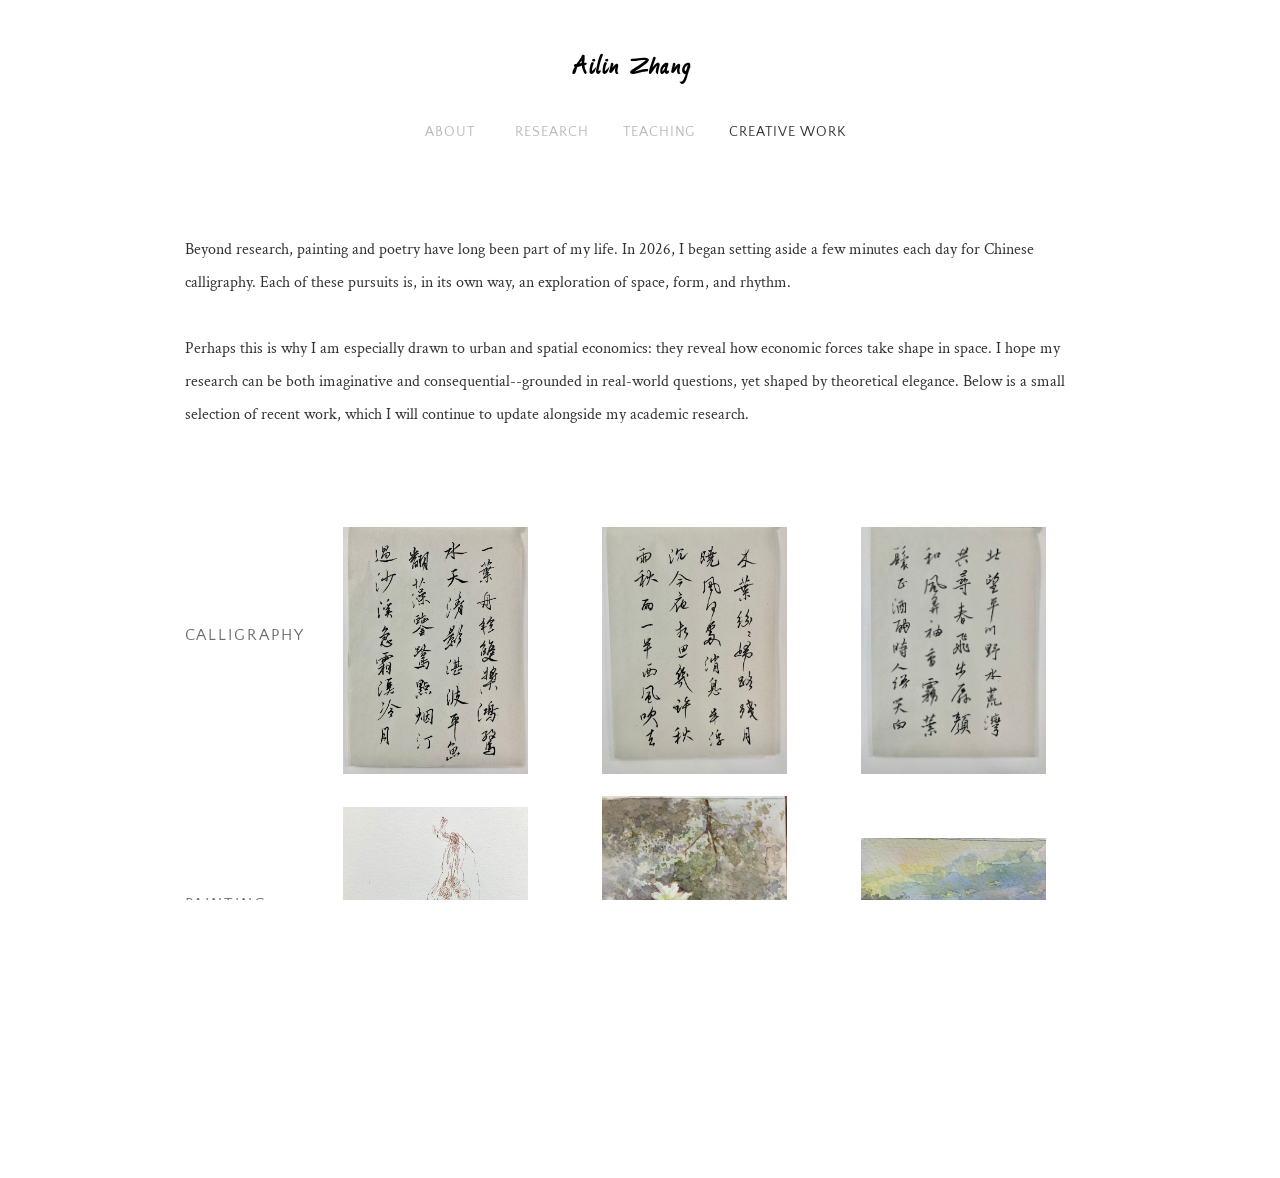
==== commit 637fe8d1: "xx" ====
--- a/creative.html
+++ b/creative.html
@@ -132,7 +132,7 @@
                         <div class="creative-label">Painting</div>
                         <div class="creative-gallery">
                           <figure class="creative-card">
-                            <img src="assets/creative%20work/paintings/IMG_6246.jpg" alt="Painting 2" />
+                            <img src="assets/creative%20work/paintings/IMG_6498.jpg" alt="Painting 2" />
                           </figure>
                           <figure class="creative-card">
                             <img src="assets/creative%20work/paintings/IMG_1740.jpg" alt="Painting 1" />
--- a/styles.css
+++ b/styles.css
@@ -3,6 +3,11 @@
 
 body {
   background: #fff;
+}
+
+html {
+  overflow-y: scroll;
+  scrollbar-gutter: stable;
 }
 
 .container {
@@ -70,32 +75,29 @@
   padding-left: 0;
   padding-right: 0;
   min-height: 39px;
-  display: flex;
-  align-items: center;
+  text-align: center;
 }
 
 .desktop-nav {
-  display: flex;
-  justify-content: center;
-  width: auto;
-  margin: 0 auto;
+  display: block;
+  width: 100%;
+  margin: 0;
   min-height: 39px;
-  align-items: center;
+  text-align: center;
 }
 
 .desktop-nav .wsite-menu-default {
-  display: flex;
-  align-items: center;
-  justify-content: center;
+  display: inline-block;
   width: auto;
   margin: 0 auto;
   padding: 0;
   list-style: none;
   min-height: 39px;
+  vertical-align: top;
 }
 
 .desktop-nav .wsite-menu-item-wrap {
-  display: block;
+  display: inline-block;
   padding: 0;
 }
 
@@ -103,6 +105,17 @@
   padding: 5px 15px;
   display: block;
   line-height: 19px;
+}
+
+@media screen and (min-width: 769px) {
+  .desktop-nav .wsite-menu-default > li {
+    min-width: 92px;
+    text-align: center;
+  }
+
+  .desktop-nav .wsite-menu-default > li:last-child {
+    min-width: 132px;
+  }
 }
 
 .contact-text {
@@ -262,3 +275,79 @@
     height: auto;
   }
 }
+
+@media screen and (max-width: 767px) {
+  .cento-header {
+    position: fixed;
+    top: 0;
+    left: 0;
+    right: 0;
+    z-index: 20;
+    height: 50px;
+    padding: 10px 0;
+    border-bottom: 2px solid #f7f7f7;
+    background: #fff;
+  }
+
+  .cento-header .container {
+    display: block;
+  }
+
+  .cento-header .logo {
+    display: table;
+    overflow-y: hidden;
+    max-width: calc(100vw - 100px);
+    height: 30px;
+    min-height: 30px;
+    margin: 0 auto;
+  }
+
+  .cento-header .logo .wsite-logo {
+    display: table-cell;
+    vertical-align: middle;
+  }
+
+  .cento-header #wsite-title {
+    font-size: 18px !important;
+    line-height: 1 !important;
+  }
+
+  .cento-header .hamburger {
+    position: absolute;
+    top: 0;
+    left: 5px;
+    margin: 0;
+  }
+
+  .mobile-nav {
+    position: fixed;
+    top: 50px;
+    left: 0;
+    z-index: 19;
+    width: 100%;
+    height: calc(100vh - 50px);
+    max-height: 0;
+    opacity: 0;
+    overflow-x: hidden;
+    overflow-y: auto;
+    padding: 0;
+    background: #fff;
+  }
+
+  body:not(.menu-open) .mobile-nav {
+    display: none;
+  }
+
+  body.menu-open .mobile-nav {
+    display: block;
+    max-height: calc(100vh - 50px);
+    padding: 10px 0 18px;
+    opacity: 1;
+  }
+
+  .content-wrap,
+  .no-header-page .content-wrap,
+  .banner-wrap {
+    margin-top: 86px;
+  }
+}
